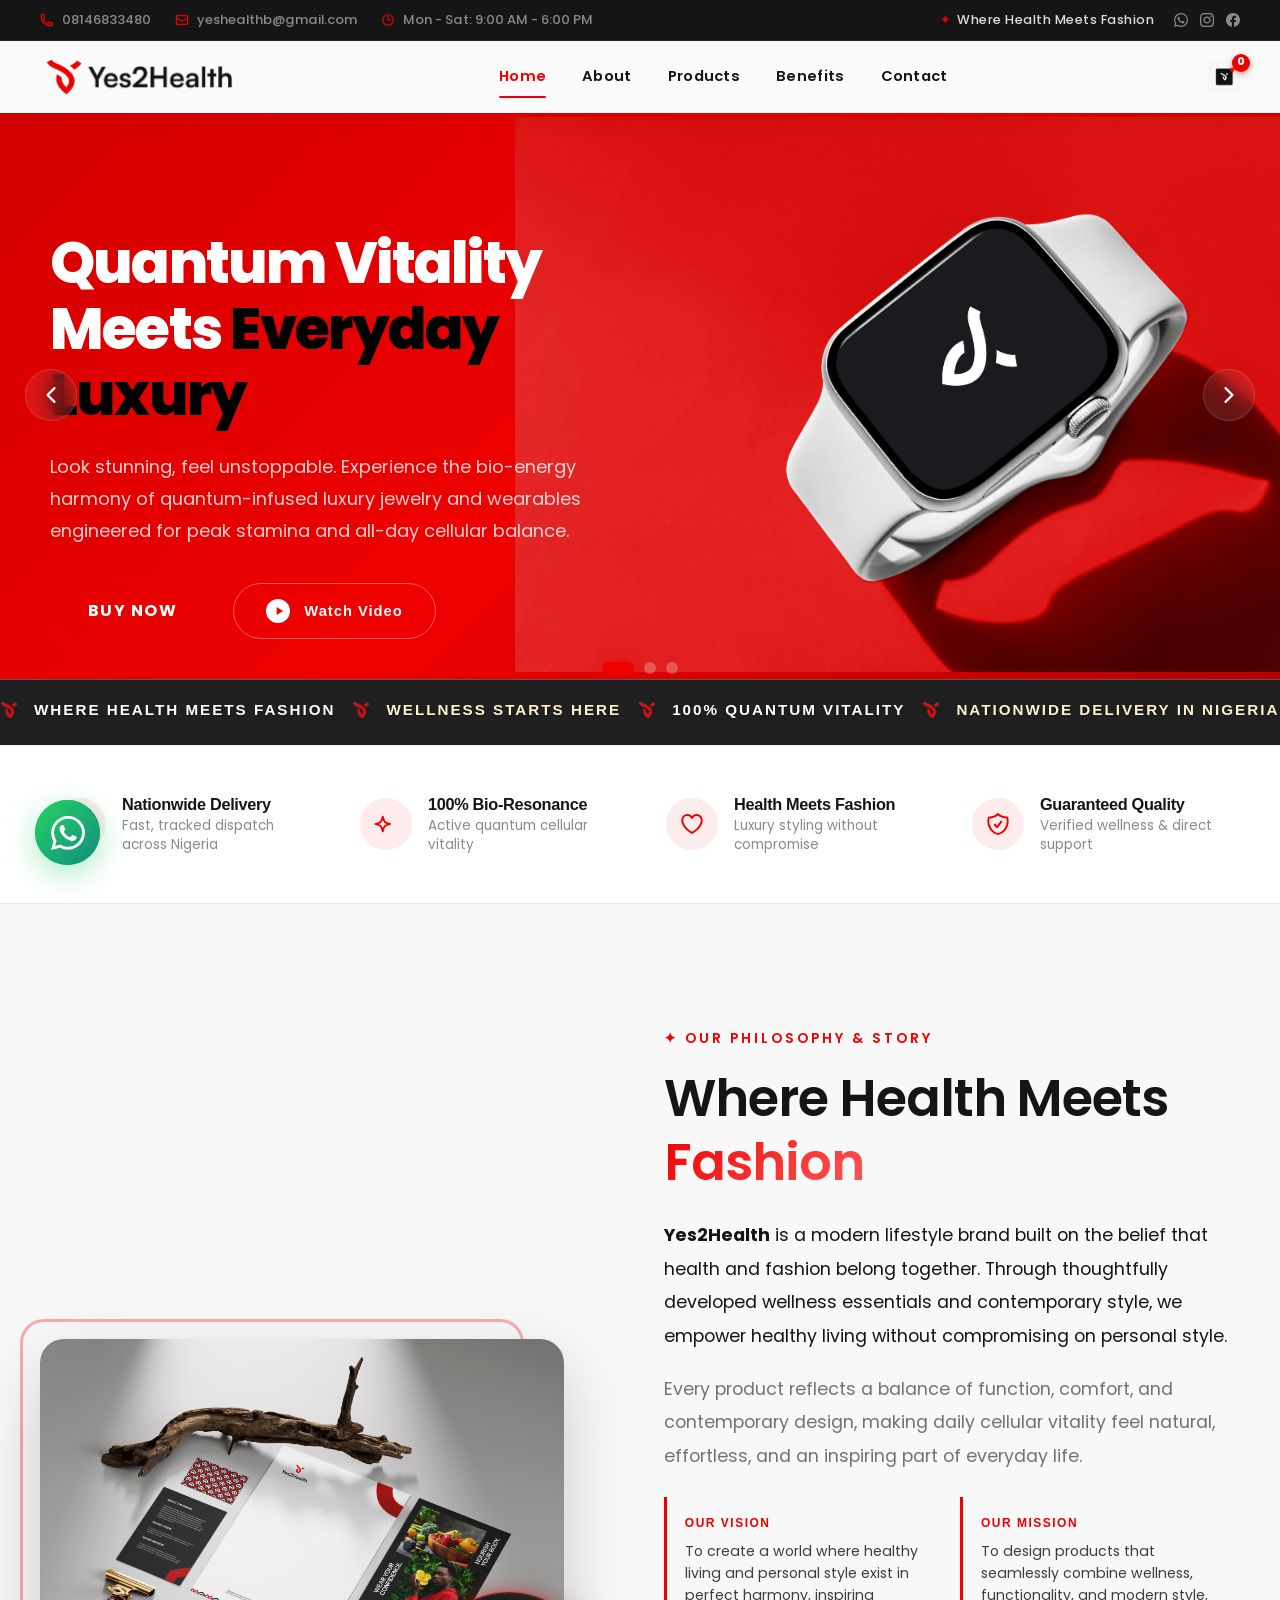
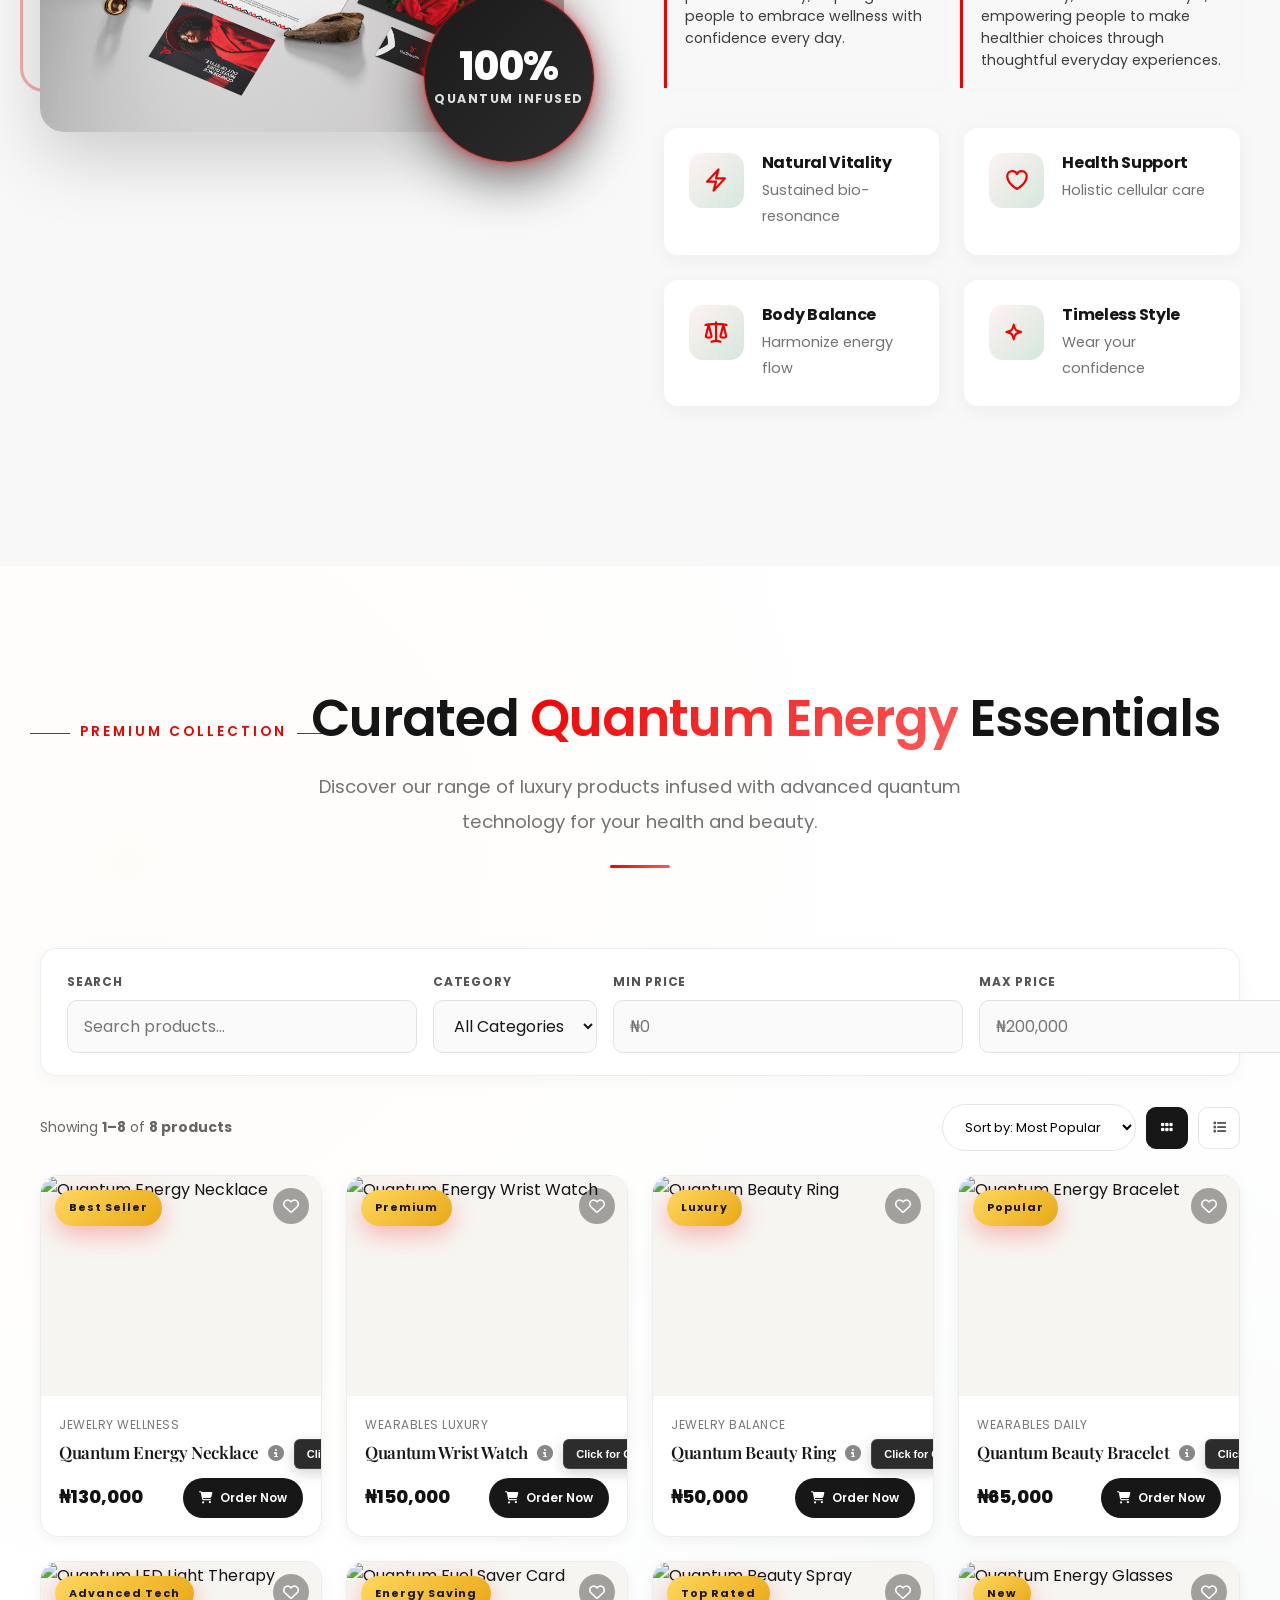
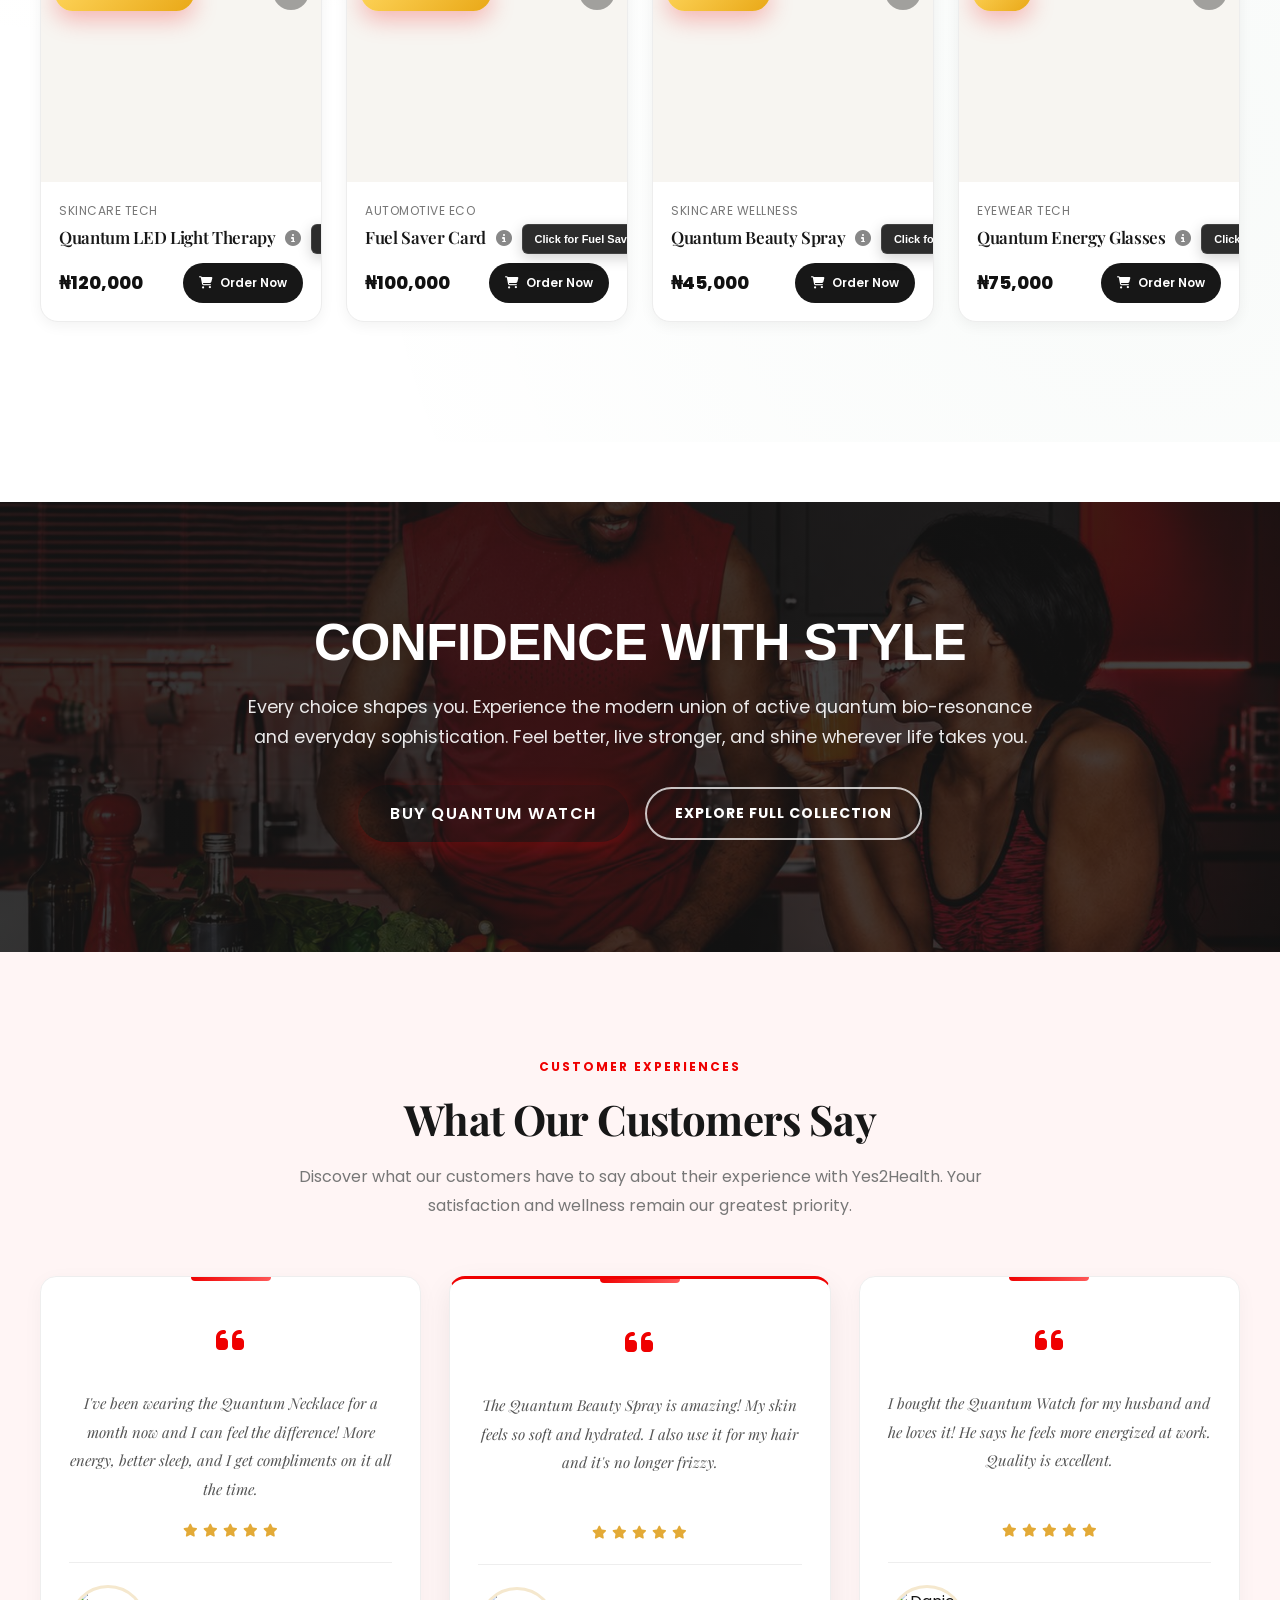
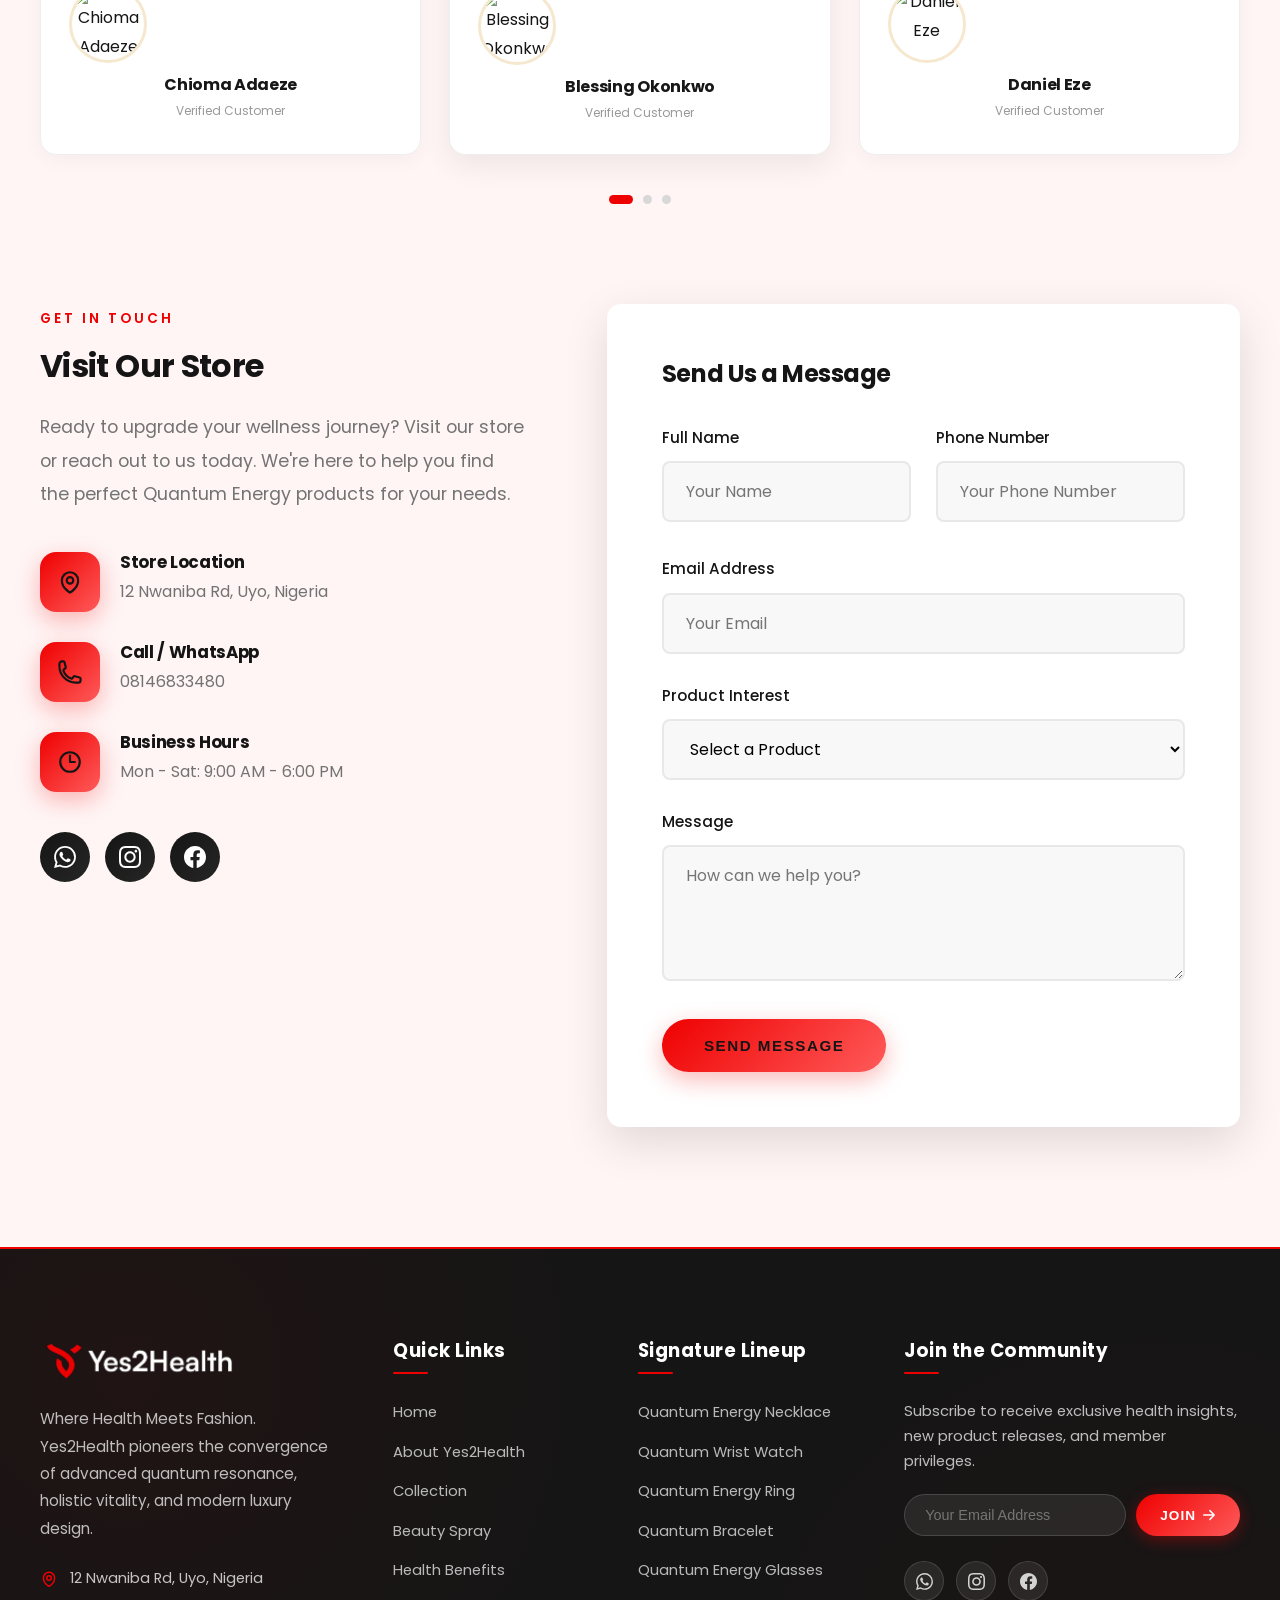
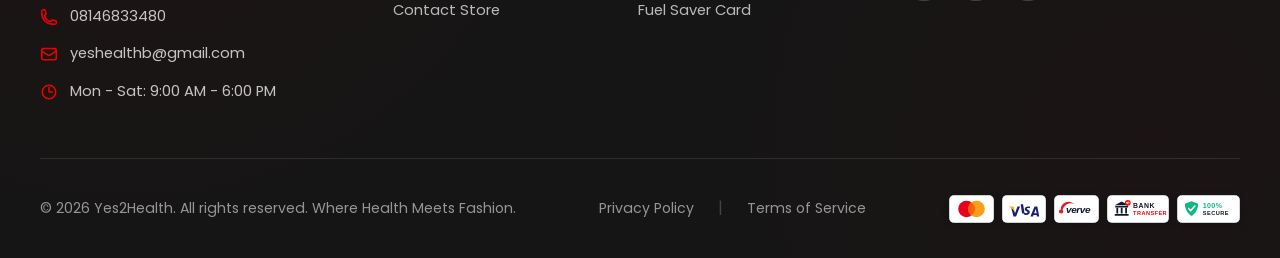
==== index.html @ 13e72197 "Move pulse effect to product info tooltip and revert icon color" ====
<!DOCTYPE html>
<html lang="en">
<head>
<!-- Google Tag Manager -->
<script>(function(w,d,s,l,i){w[l]=w[l]||[];w[l].push({'gtm.start':
new Date().getTime(),event:'gtm.js'});var f=d.getElementsByTagName(s)[0],
j=d.createElement(s),dl=l!='dataLayer'?'&l='+l:'';j.async=true;j.src=
'https://www.googletagmanager.com/gtm.js?id='+i+dl;f.parentNode.insertBefore(j,f);
})(window,document,'script','dataLayer','GTM-PMPB4J3M');</script>
<!-- End Google Tag Manager -->
    <meta charset="UTF-8">
    <meta name="facebook-domain-verification" content="qr6jj4r708rclmieyj3xngve9diiug" />
    <meta name="viewport" content="width=device-width, initial-scale=1.0">
    <meta name="description" content="Yes2Health - Where Health Meets Fashion. Premium Quantum Energy wellness jewelry, sprays, and luxury accessories for natural vitality and timeless elegance.">
    <meta name="keywords" content="Yes2Health, Quantum Energy, Wellness, Where Health Meets Fashion, Beauty, Jewelry, Nigeria, Uyo, Health Products">
    <title>Yes2Health | Where Health Meets Fashion - Premium Quantum Wellness</title>
    <link rel="manifest" href="/manifest.json">
    <meta name="theme-color" content="#151515">
    
    <!-- SEO & Canonical -->
    <link rel="canonical" href="https://www.yes2healthbeauty.com" />
    <meta name="robots" content="index, follow">
    <meta name="author" content="Yes2Health">

    <!-- Open Graph / Facebook -->
    <meta property="og:type" content="website">
    <meta property="og:url" content="https://www.yes2healthbeauty.com/">
    <meta property="og:title" content="Yes2Health | Where Health Meets Fashion">
    <meta property="og:description" content="Where Health Meets Fashion. Discover Quantum Energy products for cellular balance, daily stamina, and natural wellness.">
    <meta property="og:image" content="https://www.yes2healthbeauty.com/images/brand/logo-header.png">

    <!-- Twitter -->
    <meta property="twitter:card" content="summary_large_image">
    <meta property="twitter:url" content="https://www.yes2healthbeauty.com/">
    <meta property="twitter:title" content="Yes2Health | Where Health Meets Fashion">
    <meta property="twitter:description" content="Where Health Meets Fashion. Discover Quantum Energy products for cellular balance, daily stamina, and natural wellness.">
    <meta property="twitter:image" content="https://www.yes2healthbeauty.com/images/brand/logo-header.png">

    <!-- Structured Data (JSON-LD) -->
    <script type="application/ld+json">
    {
      "@context": "https://schema.org",
      "@type": "HealthAndBeautyBusiness",
      "name": "Yes2Health",
      "image": "https://www.yes2healthbeauty.com/images/brand/logo-header.png",
      "@id": "https://www.yes2healthbeauty.com",
      "url": "https://www.yes2healthbeauty.com",
      "telephone": "+2348146833480",
      "description": "Where Health Meets Fashion. Discover Quantum Energy products for natural wellness. Premium jewelry, sprays, and accessories infused with advanced quantum technology.",
      "areaServed": "Nigeria"
    }
    </script>

    <!-- Favicon -->
    <link rel="icon" type="image/png" href="images/favicon.png">

    <!-- Google Fonts -->
    <link rel="preconnect" href="https://fonts.googleapis.com">
    <link rel="preconnect" href="https://fonts.gstatic.com" crossorigin>
    <link href="https://fonts.googleapis.com/css2?family=Poppins:wght@300;400;500;600;700;800&family=Playfair+Display:wght@400;500;600;700&display=swap" rel="stylesheet">

    <!-- Font Awesome -->
    <link rel="stylesheet" href="https://cdnjs.cloudflare.com/ajax/libs/font-awesome/6.5.0/css/all.min.css">

    <!-- Styles -->
    <link rel="stylesheet" href="css/styles.css?v=5.4">
</head>
<body>
<!-- Google Tag Manager (noscript) -->
<noscript><iframe src="https://www.googletagmanager.com/ns.html?id=GTM-PMPB4J3M"
height="0" width="0" style="display:none;visibility:hidden"></iframe></noscript>
<!-- End Google Tag Manager (noscript) -->
    <!-- Preloader -->
    <div class="preloader">
        <img src="images/brand/logo-header.png" alt="Yes2Health" class="preloader-logo">
    </div>

    <!-- Header Wrapper (Beautyhouse Inspired) -->
    <header class="header-wrapper" id="header">
        <!-- Top Bar -->
        <div class="header-topbar">
            <div class="container">
                <div class="topbar-left">
                    <a href="tel:08146833480" class="topbar-item">
                        <svg xmlns="http://www.w3.org/2000/svg" fill="none" viewBox="0 0 24 24" stroke-width="2" stroke="currentColor">
                            <path stroke-linecap="round" stroke-linejoin="round" d="M2.25 6.75c0 8.284 6.716 15 15 15h2.25a2.25 2.25 0 002.25-2.25v-1.372c0-.516-.351-.966-.852-1.091l-4.423-1.106c-.44-.11-.902.055-1.173.417l-.97 1.293c-.282.376-.769.542-1.21.38a12.035 12.035 0 01-7.143-7.143c-.162-.441.004-.928.38-1.21l1.293-.97c.363-.271.527-.734.417-1.173L6.963 3.102a1.125 1.125 0 00-1.091-.852H4.5A2.25 2.25 0 002.25 4.5v2.25z"/>
                        </svg>
                        <span>08146833480</span>
                    </a>
                    <a href="mailto:yeshealthb@gmail.com" class="topbar-item">
                        <svg xmlns="http://www.w3.org/2000/svg" fill="none" viewBox="0 0 24 24" stroke-width="2" stroke="currentColor">
                            <path stroke-linecap="round" stroke-linejoin="round" d="M21.75 6.75v10.5a2.25 2.25 0 01-2.25 2.25h-15a2.25 2.25 0 01-2.25-2.25V6.75m19.5 0A2.25 2.25 0 0019.5 4.5h-15a2.25 2.25 0 00-2.25 2.25m19.5 0v.243a2.25 2.25 0 01-1.07 1.916l-7.5 4.615a2.25 2.25 0 01-2.36 0L3.32 8.91a2.25 2.25 0 01-1.07-1.916V6.75"/>
                        </svg>
                        <span>yeshealthb@gmail.com</span>
                    </a>
                    <span class="topbar-item">
                        <svg xmlns="http://www.w3.org/2000/svg" fill="none" viewBox="0 0 24 24" stroke-width="2" stroke="currentColor">
                            <path stroke-linecap="round" stroke-linejoin="round" d="M12 6v6h4.5m4.5 0a9 9 0 11-18 0 9 9 0 0118 0z"/>
                        </svg>
                        <span>Mon - Sat: 9:00 AM - 6:00 PM</span>
                    </span>
                </div>
                <div class="topbar-right">
                    <span class="topbar-tagline"><span class="highlight-spark">✦</span> Where Health Meets Fashion</span>
                    <div class="topbar-socials">
                        <a href="https://wa.me/08146833480" target="_blank" aria-label="WhatsApp">
                            <svg viewBox="0 0 24 24"><path d="M17.472 14.382c-.297-.149-1.758-.867-2.03-.967-.273-.099-.471-.148-.67.15-.197.297-.767.966-.94 1.164-.173.199-.347.223-.644.075-.297-.15-1.255-.463-2.39-1.475-.883-.788-1.48-1.761-1.653-2.059-.173-.297-.018-.458.13-.606.134-.133.298-.347.446-.52.149-.174.198-.298.298-.497.099-.198.05-.371-.025-.52-.075-.149-.669-1.612-.916-2.207-.242-.579-.487-.5-.669-.51-.173-.008-.371-.01-.57-.01-.198 0-.52.074-.792.372-.272.297-1.04 1.016-1.04 2.479 0 1.462 1.065 2.875 1.213 3.074.149.198 2.096 3.2 5.077 4.487.709.306 1.262.489 1.694.625.712.227 1.36.195 1.871.118.571-.085 1.758-.719 2.006-1.413.248-.694.248-1.289.173-1.413-.074-.124-.272-.198-.57-.347m-5.421 7.403h-.004a9.87 9.87 0 01-5.031-1.378l-.361-.214-3.741.982.998-3.648-.235-.374a9.86 9.86 0 01-1.51-5.26c.001-5.45 4.436-9.884 9.888-9.884 2.64 0 5.122 1.03 6.988 2.898a9.825 9.825 0 012.893 6.994c-.003 5.45-4.437 9.884-9.885 9.884m8.413-18.297A11.815 11.815 0 0012.05 0C5.495 0 .16 5.335.157 11.892c0 2.096.547 4.142 1.588 5.945L.057 24l6.305-1.654a11.882 11.882 0 005.683 1.448h.005c6.554 0 11.89-5.335 11.893-11.893a11.821 11.821 0 00-3.48-8.413z"/></svg>
                        </a>
                        <a href="https://instagram.com/yes2healthbeauty" target="_blank" aria-label="Instagram">
                            <svg viewBox="0 0 24 24"><path d="M12 2.163c3.204 0 3.584.012 4.85.07 3.252.148 4.771 1.691 4.919 4.919.058 1.265.069 1.645.069 4.849 0 3.205-.012 3.584-.069 4.849-.149 3.225-1.664 4.771-4.919 4.919-1.266.058-1.644.07-4.85.07-3.204 0-3.584-.012-4.849-.07-3.26-.149-4.771-1.699-4.919-4.92-.058-1.265-.07-1.644-.07-4.849 0-3.204.013-3.583.07-4.849.149-3.227 1.664-4.771 4.919-4.919 1.266-.057 1.645-.069 4.849-.069zm0-2.163c-3.259 0-3.667.014-4.947.072-4.358.2-6.78 2.618-6.98 6.98-.059 1.281-.073 1.689-.073 4.948 0 3.259.014 3.668.072 4.948.2 4.358 2.618 6.78 6.98 6.98 1.281.058 1.689.072 4.948.072 3.259 0 3.668-.014 4.948-.072 4.354-.2 6.782-2.618 6.979-6.98.059-1.28.073-1.689.073-4.948 0-3.259-.014-3.667-.072-4.947-.196-4.354-2.617-6.78-6.979-6.98-1.281-.059-1.69-.073-4.949-.073zm0 5.838c-3.403 0-6.162 2.759-6.162 6.162s2.759 6.163 6.162 6.163 6.162-2.759 6.162-6.163c0-3.403-2.759-6.162-6.162-6.162zm0 10.162c-2.209 0-4-1.79-4-4 0-2.209 1.791-4 4-4s4 1.791 4 4c0 2.21-1.791 4-4 4zm6.406-11.845c-.796 0-1.441.645-1.441 1.44s.645 1.44 1.441 1.44c.795 0 1.439-.645 1.439-1.44s-.644-1.44-1.439-1.44z"/></svg>
                        </a>
                        <a href="https://facebook.com/yes2healthbeauty" target="_blank" aria-label="Facebook">
                            <svg viewBox="0 0 24 24"><path d="M24 12.073c0-6.627-5.373-12-12-12s-12 5.373-12 12c0 5.99 4.388 10.954 10.125 11.854v-8.385H7.078v-3.47h3.047V9.43c0-3.007 1.792-4.669 4.533-4.669 1.312 0 2.686.235 2.686.235v2.953H15.83c-1.491 0-1.956.925-1.956 1.874v2.25h3.328l-.532 3.47h-2.796v8.385C19.612 23.027 24 18.062 24 12.073z"/></svg>
                        </a>
                    </div>
                </div>
            </div>
        </div>

        <!-- Main Navigation Bar -->
        <div class="header-main">
            <div class="container">
                <!-- Header Logo: Light BG Logo with Red emblem & Black text -->
                <a href="#home" class="header-logo">
                    <img src="images/brand/logo-header.png" alt="Yes2Health - Where Health Meets Fashion">
                </a>
                
                <nav class="nav-menu" id="nav-menu">
                    <a href="#home" class="active">Home</a>
                    <a href="#about">About</a>
                    <a href="#products">Products</a>

                    <a href="#benefits">Benefits</a>
                    <a href="#contact">Contact</a>
                    <a href="#" id="install-app-btn" class="nav-cta install-btn" style="display: none; background: #ffffff; color: #151515; border: 1px solid #EF0000; font-weight: 700;">Install App</a>
                </nav>

                <div class="header-actions">
                    <a href="#products" class="header-cart-btn" id="header-cart-btn" aria-label="Shopping Cart">
                        <span class="cart-icon-wrap">
                            <img src="cart.jpg" alt="Shopping Cart" class="cart-icon-img" width="32" height="32">
                            <span class="cart-count-badge" id="cart-count-badge">0</span>
                        </span>
                    </a>
                    
                    <button class="menu-toggle" id="menu-toggle" aria-label="Toggle navigation menu">
                        <span></span>
                        <span></span>
                        <span></span>
                    </button>
                </div>
            </div>
        </div>
    </header>

    <!-- Cinzal Hero Slider Section -->
    <section class="cinzal-hero" id="home" style="min-height: auto; padding-bottom: 0; display: flex; flex-direction: column;">
        <div class="cinzal-hero-slider" style="flex: 0 0 auto;">
            <div class="cinzal-slider-track" id="cinzal-track">
                
                <!-- Slide 1: Wearable Tech & Everyday Luxury -->
                <div class="cinzal-slide cinzal-slide-1">
                    <div class="container">
                        <div class="cinzal-slide-inner">
                            <div class="slide-content">
                                <h1 class="slide-title">Quantum Vitality <span>Meets <span class="text-highlight" style="color: #000000; -webkit-text-fill-color: #000000;">Everyday Luxury</span></span></h1>
                                <p class="slide-desc">Look stunning, feel unstoppable. Experience the bio-energy harmony of quantum-infused luxury jewelry and wearables engineered for peak stamina and all-day cellular balance.</p>
                                <div class="slide-actions">
                                    <button class="btn-slider-buy order-btn" data-product="Quantum Energy Necklace">
                                        <span>Buy Now</span>
                                    </button>
                                    <button class="btn-slider-secondary" id="open-video-modal" aria-label="Watch product video">
                                        <span class="play-ring-sm">
                                            <svg xmlns="http://www.w3.org/2000/svg" width="14" height="14" viewBox="0 0 24 24" fill="currentColor">
                                                <path d="M8 5v14l11-7z"/>
                                            </svg>
                                        </span>
                                        <span>Watch Video</span>
                                    </button>
                                </div>
                            </div>
                        </div>
                    </div>
                </div>


                <!-- Slide 3: Every Choice Shapes You -->
                <div class="cinzal-slide" style="background: url('images/brand/guide_img_1.jpg') no-repeat center center/cover;">
                    <div class="container">
                        <div class="cinzal-slide-inner">
                            <div class="slide-content">
                                <h2 class="slide-title">Sophisticated Wears<br><span class="text-highlight">For Peak Living</span></h2>
                                <p class="slide-desc">Precision meets daily purpose. From our flagship Quantum Wrist Watch to negative-ion therapy bracelets, wear your wellness with poise, confidence, and limitless energy.</p>
                                <div class="slide-actions">
                                    <button class="btn-slider-buy order-btn" data-product="Quantum Wrist Watch">
                                        <span>Buy Now</span>
                                    </button>
                                    <a href="#products" class="btn-slider-secondary">
                                        <span>View Collection</span>
                                    </a>
                                </div>
                            </div>

                        </div>
                    </div>
                </div>

            </div>

            <!-- Slider Arrows -->
            <button class="slider-arrow-btn prev-btn" id="cinzal-prev" aria-label="Previous Slide">
                <svg xmlns="http://www.w3.org/2000/svg" fill="none" viewBox="0 0 24 24" stroke-width="2.5" stroke="currentColor">
                    <path stroke-linecap="round" stroke-linejoin="round" d="M15.75 19.5L8.25 12l7.5-7.5"/>
                </svg>
            </button>
            <button class="slider-arrow-btn next-btn" id="cinzal-next" aria-label="Next Slide">
                <svg xmlns="http://www.w3.org/2000/svg" fill="none" viewBox="0 0 24 24" stroke-width="2.5" stroke="currentColor">
                    <path stroke-linecap="round" stroke-linejoin="round" d="M8.25 4.5l7.5 7.5-7.5 7.5"/>
                </svg>
            </button>

            <!-- Slider Dots -->
            <div class="cinzal-dots" id="cinzal-dots">
                <button class="cinzal-dot active" data-slide="0" aria-label="Slide 1"></button>
                <button class="cinzal-dot" data-slide="1" aria-label="Slide 2"></button>
                <button class="cinzal-dot" data-slide="2" aria-label="Slide 3"></button>
            </div>
        </div>

        <!-- Cinzal-Inspired Infinite Marquee Ticker -->
        <div class="cinzal-marquee" aria-hidden="true" style="background: rgba(35, 35, 35, 0.82); border-bottom: none; box-shadow: none; margin-bottom: 0;">
            <div class="cinzal-marquee-track">
                <div class="marquee-content">
                    <span class="marquee-item"><img src="images/favicon.png" alt="" class="spark-icon" style="width: 18px; height: 18px; object-fit: contain; vertical-align: middle; filter: drop-shadow(0 1px 3px rgba(0,0,0,0.35));"> WHERE HEALTH MEETS FASHION</span>
                    <span class="marquee-item accent"><img src="images/favicon.png" alt="" class="spark-icon" style="width: 18px; height: 18px; object-fit: contain; vertical-align: middle; filter: drop-shadow(0 1px 3px rgba(0,0,0,0.35));"> WELLNESS STARTS HERE</span>
                    <span class="marquee-item"><img src="images/favicon.png" alt="" class="spark-icon" style="width: 18px; height: 18px; object-fit: contain; vertical-align: middle; filter: drop-shadow(0 1px 3px rgba(0,0,0,0.35));"> 100% QUANTUM VITALITY</span>
                    <span class="marquee-item accent"><img src="images/favicon.png" alt="" class="spark-icon" style="width: 18px; height: 18px; object-fit: contain; vertical-align: middle; filter: drop-shadow(0 1px 3px rgba(0,0,0,0.35));"> NATIONWIDE DELIVERY IN NIGERIA</span>
                    <span class="marquee-item"><img src="images/favicon.png" alt="" class="spark-icon" style="width: 18px; height: 18px; object-fit: contain; vertical-align: middle; filter: drop-shadow(0 1px 3px rgba(0,0,0,0.35));"> STYLE & CONFIDENCE</span>
                    <span class="marquee-item accent"><img src="images/favicon.png" alt="" class="spark-icon" style="width: 18px; height: 18px; object-fit: contain; vertical-align: middle; filter: drop-shadow(0 1px 3px rgba(0,0,0,0.35));"> EVERY CHOICE SHAPES YOU</span>
                    <span class="marquee-item"><img src="images/favicon.png" alt="" class="spark-icon" style="width: 18px; height: 18px; object-fit: contain; vertical-align: middle; filter: drop-shadow(0 1px 3px rgba(0,0,0,0.35));"> PREMIUM ACCREDITED WELLNESS</span>
                </div>
                <div class="marquee-content">
                    <span class="marquee-item"><img src="images/favicon.png" alt="" class="spark-icon" style="width: 18px; height: 18px; object-fit: contain; vertical-align: middle; filter: drop-shadow(0 1px 3px rgba(0,0,0,0.35));"> WHERE HEALTH MEETS FASHION</span>
                    <span class="marquee-item accent"><img src="images/favicon.png" alt="" class="spark-icon" style="width: 18px; height: 18px; object-fit: contain; vertical-align: middle; filter: drop-shadow(0 1px 3px rgba(0,0,0,0.35));"> WELLNESS STARTS HERE</span>
                    <span class="marquee-item"><img src="images/favicon.png" alt="" class="spark-icon" style="width: 18px; height: 18px; object-fit: contain; vertical-align: middle; filter: drop-shadow(0 1px 3px rgba(0,0,0,0.35));"> 100% QUANTUM VITALITY</span>
                    <span class="marquee-item accent"><img src="images/favicon.png" alt="" class="spark-icon" style="width: 18px; height: 18px; object-fit: contain; vertical-align: middle; filter: drop-shadow(0 1px 3px rgba(0,0,0,0.35));"> NATIONWIDE DELIVERY IN NIGERIA</span>
                    <span class="marquee-item"><img src="images/favicon.png" alt="" class="spark-icon" style="width: 18px; height: 18px; object-fit: contain; vertical-align: middle; filter: drop-shadow(0 1px 3px rgba(0,0,0,0.35));"> STYLE & CONFIDENCE</span>
                    <span class="marquee-item accent"><img src="images/favicon.png" alt="" class="spark-icon" style="width: 18px; height: 18px; object-fit: contain; vertical-align: middle; filter: drop-shadow(0 1px 3px rgba(0,0,0,0.35));"> EVERY CHOICE SHAPES YOU</span>
                    <span class="marquee-item"><img src="images/favicon.png" alt="" class="spark-icon" style="width: 18px; height: 18px; object-fit: contain; vertical-align: middle; filter: drop-shadow(0 1px 3px rgba(0,0,0,0.35));"> PREMIUM ACCREDITED WELLNESS</span>
                </div>
            </div>
        </div>
    </section>

    <!-- Cinzal-Inspired Classic Trust Features Strip -->
    <section class="cinzal-features-strip">
        <div class="container">
            <div class="cinzal-features-grid">
                <div class="cinzal-feature-box">
                    <div class="cinzal-feature-icon">
                        <svg xmlns="http://www.w3.org/2000/svg" fill="none" viewBox="0 0 24 24" stroke-width="1.8" stroke="currentColor">
                            <path stroke-linecap="round" stroke-linejoin="round" d="M8.25 18.75a1.5 1.5 0 01-3 0m3 0a1.5 1.5 0 00-3 0m3 0h6m-9 0H3.375a1.125 1.125 0 01-1.125-1.125V14.25m17.25 4.5a1.5 1.5 0 01-3 0m3 0a1.5 1.5 0 00-3 0m3 0h1.125c.621 0 1.129-.504 1.09-1.124a17.902 17.902 0 00-3.213-9.193 2.056 2.056 0 00-1.58-.86H14.25M16.5 18.75h-2.25m0-11.25V4.875c0-.621-.504-1.125-1.125-1.125H3.375c-.621 0-1.125.504-1.125 1.125v11.25c0 .621.504 1.125 1.125 1.125h9.75M8.25 21h8.25" />
                        </svg>
                    </div>
                    <div class="cinzal-feature-text">
                        <h4>Nationwide Delivery</h4>
                        <p>Fast, tracked dispatch across Nigeria</p>
                    </div>
                </div>
                <div class="cinzal-feature-box">
                    <div class="cinzal-feature-icon">
                        <svg xmlns="http://www.w3.org/2000/svg" fill="none" viewBox="0 0 24 24" stroke-width="1.8" stroke="currentColor">
                            <path stroke-linecap="round" stroke-linejoin="round" d="M9.813 15.904L9 18.75l-.813-2.846a4.5 4.5 0 00-3.09-3.09L2.25 12l2.846-.813a4.5 4.5 0 003.09-3.09L9 5.25l.813 2.846a4.5 4.5 0 003.09 3.09L15.75 12l-2.846.813a4.5 4.5 0 00-3.09 3.09z" />
                        </svg>
                    </div>
                    <div class="cinzal-feature-text">
                        <h4>100% Bio-Resonance</h4>
                        <p>Active quantum cellular vitality</p>
                    </div>
                </div>
                <div class="cinzal-feature-box">
                    <div class="cinzal-feature-icon">
                        <svg xmlns="http://www.w3.org/2000/svg" fill="none" viewBox="0 0 24 24" stroke-width="1.8" stroke="currentColor">
                            <path stroke-linecap="round" stroke-linejoin="round" d="M21 8.25c0-2.485-2.099-4.5-4.688-4.5-1.935 0-3.597 1.126-4.312 2.733-.715-1.607-2.377-2.733-4.313-2.733C5.1 3.75 3 5.765 3 8.25c0 7.22 9 12 9 12s9-4.78 9-12z" />
                        </svg>
                    </div>
                    <div class="cinzal-feature-text">
                        <h4>Health Meets Fashion</h4>
                        <p>Luxury styling without compromise</p>
                    </div>
                </div>
                <div class="cinzal-feature-box">
                    <div class="cinzal-feature-icon">
                        <svg xmlns="http://www.w3.org/2000/svg" fill="none" viewBox="0 0 24 24" stroke-width="1.8" stroke="currentColor">
                            <path stroke-linecap="round" stroke-linejoin="round" d="M9 12.75L11.25 15 15 9.75m-3-7.036A11.959 11.959 0 013.598 6 11.99 11.99 0 003 9.749c0 5.592 3.824 10.29 9 11.623 5.176-1.332 9-6.03 9-11.622 0-1.31-.21-2.571-.598-3.751h-.152c-3.196 0-6.1-1.248-8.25-3.285z" />
                        </svg>
                    </div>
                    <div class="cinzal-feature-text">
                        <h4>Guaranteed Quality</h4>
                        <p>Verified wellness & direct support</p>
                    </div>
                </div>
            </div>
        </div>
    </section>

    <!-- About Section -->
    <section class="about" id="about">
        <div class="container">
            <div class="about-grid">
                <div class="about-image slide-in-left">
                    <img src="images/brand/guide_img_9.jpg" alt="Yes2Health Brand Identity & Vision" loading="lazy">
                    <div class="about-image-badge">
                        <h4>100%</h4>
                        <p>Quantum Infused</p>
                    </div>
                </div>
                <div class="about-content slide-in-right">
                    <span class="about-subtitle">✦ OUR PHILOSOPHY & STORY</span>
                    <h2>Where Health Meets <span class="highlight">Fashion</span></h2>
                    <p class="about-lead"><strong>Yes2Health</strong> is a modern lifestyle brand built on the belief that health and fashion belong together. Through thoughtfully developed wellness essentials and contemporary style, we empower healthy living without compromising on personal style.</p>
                    <p>Every product reflects a balance of function, comfort, and contemporary design, making daily cellular vitality feel natural, effortless, and an inspiring part of everyday life.</p>
                    
                    <div class="brand-pillars-cards">
                        <div class="pillar-mini-card">
                            <span class="pillar-label">OUR VISION</span>
                            <p>To create a world where healthy living and personal style exist in perfect harmony, inspiring people to embrace wellness with confidence every day.</p>
                        </div>
                        <div class="pillar-mini-card">
                            <span class="pillar-label">OUR MISSION</span>
                            <p>To design products that seamlessly combine wellness, functionality, and modern style, empowering people to make healthier choices through thoughtful everyday experiences.</p>
                        </div>
                    </div>

                    <div class="about-features">
                        <div class="feature-item">
                            <div class="feature-icon">
                                <svg xmlns="http://www.w3.org/2000/svg" fill="none" viewBox="0 0 24 24" stroke-width="2" stroke="currentColor">
                                    <path stroke-linecap="round" stroke-linejoin="round" d="M3.75 13.5l10.5-11.25L12 10.5h8.25L9.75 21.75 12 13.5H3.75z"/>
                                </svg>
                            </div>
                            <div>
                                <h4>Natural Vitality</h4>
                                <p>Sustained bio-resonance</p>
                            </div>
                        </div>
                        <div class="feature-item">
                            <div class="feature-icon">
                                <svg xmlns="http://www.w3.org/2000/svg" fill="none" viewBox="0 0 24 24" stroke-width="2" stroke="currentColor">
                                    <path stroke-linecap="round" stroke-linejoin="round" d="M21 8.25c0-2.485-2.099-4.5-4.688-4.5-1.935 0-3.597 1.126-4.312 2.733-.715-1.607-2.377-2.733-4.313-2.733C5.1 3.75 3 5.765 3 8.25c0 7.22 9 12 9 12s9-4.78 9-12z"/>
                                </svg>
                            </div>
                            <div>
                                <h4>Health Support</h4>
                                <p>Holistic cellular care</p>
                            </div>
                        </div>
                        <div class="feature-item">
                            <div class="feature-icon">
                                <svg xmlns="http://www.w3.org/2000/svg" fill="none" viewBox="0 0 24 24" stroke-width="2" stroke="currentColor">
                                    <path stroke-linecap="round" stroke-linejoin="round" d="M12 3v17.25m0 0c-1.472 0-2.882.265-4.185.75M12 20.25c1.472 0 2.882.265 4.185.75M18.75 4.97A48.416 48.416 0 0012 4.5c-2.291 0-4.545.16-6.75.47m13.5 0c1.01.143 2.01.317 3 .52m-3-.52l2.62 10.726c.122.499-.106 1.028-.589 1.202a5.988 5.988 0 01-2.031.352 5.988 5.988 0 01-2.031-.352c-.483-.174-.711-.703-.59-1.202L18.75 4.97zm-16.5.52c.99-.203 1.99-.377 3-.52m0 0l2.62 10.726c.122.499-.106 1.028-.589 1.202a5.989 5.989 0 01-2.031.352 5.989 5.989 0 01-2.031-.352c-.483-.174-.711-.703-.59-1.202L5.25 4.97z"/>
                                </svg>
                            </div>
                            <div>
                                <h4>Body Balance</h4>
                                <p>Harmonize energy flow</p>
                            </div>
                        </div>
                        <div class="feature-item">
                            <div class="feature-icon">
                                <svg xmlns="http://www.w3.org/2000/svg" fill="none" viewBox="0 0 24 24" stroke-width="2" stroke="currentColor">
                                    <path stroke-linecap="round" stroke-linejoin="round" d="M9.813 15.904L9 18.75l-.813-2.846a4.5 4.5 0 00-3.09-3.09L2.25 12l2.846-.813a4.5 4.5 0 003.09-3.09L9 5.25l.813 2.846a4.5 4.5 0 003.09 3.09L15.75 12l-2.846.813a4.5 4.5 0 00-3.09 3.09z"/>
                                </svg>
                            </div>
                            <div>
                                <h4>Timeless Style</h4>
                                <p>Wear your confidence</p>
                            </div>
                        </div>
                    </div>
                </div>
            </div>
        </div>
    </section>

    <!-- Products Section -->
    <section class="products" id="products">
        <div class="container">
            <div class="section-header fade-in">
                <span class="section-subtitle">Premium Collection</span>
                <h2>Curated <span class="highlight">Quantum Energy</span> Essentials</h2>
                <p>Discover our range of luxury products infused with advanced quantum technology for your health and beauty.</p>
                <div class="decorative-line"></div>
            </div>

            <!-- Product Filter Form -->
            <div class="products-filter fade-in">
                <button type="button" class="filter-toggle" id="filter-toggle" aria-expanded="false" aria-controls="product-filter-form">
                    <i class="fa-solid fa-filter"></i>
                    <span>Filters</span>
                    <i class="fa-solid fa-chevron-down filter-toggle-icon"></i>
                </button>
                <form id="product-filter-form">
                    <div class="filter-group">
                        <label for="filter-search">Search</label>
                        <input type="text" id="filter-search" placeholder="Search products..." autocomplete="off">
                    </div>
                    <div class="filter-group">
                        <label for="filter-category">Category</label>
                        <select id="filter-category">
                            <option value="">All Categories</option>
                            <option value="jewelry">Jewelry</option>
                            <option value="wearables">Wearables</option>
                            <option value="skincare">Skincare</option>
                            <option value="automotive">Automotive</option>
                            <option value="eyewear">Eyewear</option>
                        </select>
                    </div>
                    <div class="filter-group">
                        <label for="filter-min">Min Price</label>
                        <input type="number" id="filter-min" placeholder="₦0" min="0">
                    </div>
                    <div class="filter-group">
                        <label for="filter-max">Max Price</label>
                        <input type="number" id="filter-max" placeholder="₦200,000" min="0">
                    </div>
                    <button type="submit" class="filter-button">Apply Filters</button>
                    <button type="reset" class="filter-reset">Reset</button>
                </form>
            </div>

            <!-- Product Toolbar -->
            <div class="products-toolbar fade-in">
                <p id="products-count">Showing <strong>1–8</strong> of <strong>8 products</strong></p>
                <div class="toolbar-actions">
                    <select id="sort-products" aria-label="Sort products">
                        <option value="popular">Sort by: Most Popular</option>
                        <option value="price-asc">Price: Low to High</option>
                        <option value="price-desc">Price: High to Low</option>
                        <option value="newest">Newest Arrivals</option>
                    </select>
                    <button class="view-button active" aria-label="Grid view">
                        <i class="fa-solid fa-grip"></i>
                    </button>
                    <button class="view-button" aria-label="List view">
                        <i class="fa-solid fa-list"></i>
                    </button>
                </div>
            </div>

            <!-- Product Grid -->
            <div class="products-grid y2h-products" id="products-grid">

                <!-- Quantum Necklace -->
                <article class="product-card fade-in" data-name="Quantum Energy Necklace" data-category="jewelry" data-price="130000" data-badge="Best Seller" data-description="An elegant quantum-infused necklace crafted to support daily vitality, energy balance, and a refined sense of style.">
                    <div class="product-image">
                        <img src="images/necklace.jpg" alt="Quantum Energy Necklace" loading="lazy">
                        <span class="product-badge">Best Seller</span>
                        <button class="wishlist" aria-label="Add to wishlist">
                            <i class="fa-regular fa-heart"></i>
                        </button>
                    </div>
                    <div class="product-details">
                        <span class="product-category">Jewelry Wellness</span>
                        <h3>Quantum Energy Necklace <button type="button" class="product-info-trigger" aria-label="Click for Quantum Energy Necklace details" data-product="Quantum Energy Necklace"><i class="fa-solid fa-circle-info"></i></button></h3>
                        <div class="product-footer">
                            <span class="product-price">&#8358;130,000</span>
                            <button class="cart-button order-btn" data-product="Quantum Energy Necklace" data-price="&#8358;130,000">
                                <i class="fa-solid fa-cart-shopping"></i>
                                Order Now
                            </button>
                        </div>
                    </div>
                </article>

                <!-- Quantum Watch -->
                <article class="product-card fade-in" data-name="Quantum Wrist Watch" data-category="wearables" data-price="150000" data-badge="Premium" data-description="A sophisticated wristwatch combining modern design with quantum resonance technology for wellness on the go.">
                    <div class="product-image">
                        <img src="images/watch.png" alt="Quantum Energy Wrist Watch" loading="lazy">
                        <span class="product-badge">Premium</span>
                        <button class="wishlist" aria-label="Add to wishlist">
                            <i class="fa-regular fa-heart"></i>
                        </button>
                    </div>
                    <div class="product-details">
                        <span class="product-category">Wearables Luxury</span>
                        <h3>Quantum Wrist Watch <button type="button" class="product-info-trigger" aria-label="Click for Quantum Wrist Watch details" data-product="Quantum Wrist Watch"><i class="fa-solid fa-circle-info"></i></button></h3>
                        <div class="product-footer">
                            <span class="product-price">&#8358;150,000</span>
                            <button class="cart-button order-btn" data-product="Quantum Wrist Watch" data-price="&#8358;150,000">
                                <i class="fa-solid fa-cart-shopping"></i>
                                Order Now
                            </button>
                        </div>
                    </div>
                </article>

                <!-- Quantum Ring -->
                <article class="product-card fade-in" data-name="Quantum Beauty Ring" data-category="jewelry" data-price="50000" data-badge="Luxury" data-description="A sleek ring infused with quantum energy to help promote balance, confidence, and everyday elegance.">
                    <div class="product-image">
                        <img src="images/ring.jpg" alt="Quantum Beauty Ring" loading="lazy">
                        <span class="product-badge">Luxury</span>
                        <button class="wishlist" aria-label="Add to wishlist">
                            <i class="fa-regular fa-heart"></i>
                        </button>
                    </div>
                    <div class="product-details">
                        <span class="product-category">Jewelry Balance</span>
                        <h3>Quantum Beauty Ring <button type="button" class="product-info-trigger" aria-label="Click for Quantum Beauty Ring details" data-product="Quantum Beauty Ring"><i class="fa-solid fa-circle-info"></i></button></h3>
                        <div class="product-footer">
                            <span class="product-price">&#8358;50,000</span>
                            <button class="cart-button order-btn" data-product="Quantum Beauty Ring" data-price="&#8358;50,000">
                                <i class="fa-solid fa-cart-shopping"></i>
                                Order Now
                            </button>
                        </div>
                    </div>
                </article>

                <!-- Quantum Bracelet -->
                <article class="product-card fade-in" data-name="Quantum Beauty Bracelet" data-category="wearables" data-price="65000" data-badge="Popular" data-description="A comfortable daily-wear bracelet designed with negative-ion properties to support energy flow and well-being.">
                    <div class="product-image">
                        <img src="images/bracelet.jpg" alt="Quantum Energy Bracelet" loading="lazy">
                        <span class="product-badge">Popular</span>
                        <button class="wishlist" aria-label="Add to wishlist">
                            <i class="fa-regular fa-heart"></i>
                        </button>
                    </div>
                    <div class="product-details">
                        <span class="product-category">Wearables Daily</span>
                        <h3>Quantum Beauty Bracelet <button type="button" class="product-info-trigger" aria-label="Click for Quantum Beauty Bracelet details" data-product="Quantum Beauty Bracelet"><i class="fa-solid fa-circle-info"></i></button></h3>
                        <div class="product-footer">
                            <span class="product-price">&#8358;65,000</span>
                            <button class="cart-button order-btn" data-product="Quantum Beauty Bracelet" data-price="&#8358;65,000">
                                <i class="fa-solid fa-cart-shopping"></i>
                                Order Now
                            </button>
                        </div>
                    </div>
                </article>

                <!-- LED Light Mask -->
                <article class="product-card fade-in" data-name="Quantum LED Light Therapy" data-category="skincare" data-price="120000" data-badge="Advanced Tech" data-description="An advanced LED light therapy mask that targets skin concerns and supports a radiant, youthful complexion.">
                    <div class="product-image">
                        <img src="images/face mask1.png" alt="Quantum LED Light Therapy" loading="lazy">
                        <span class="product-badge">Advanced Tech</span>
                        <button class="wishlist" aria-label="Add to wishlist">
                            <i class="fa-regular fa-heart"></i>
                        </button>
                    </div>
                    <div class="product-details">
                        <span class="product-category">Skincare Tech</span>
                        <h3>Quantum LED Light Therapy <button type="button" class="product-info-trigger" aria-label="Click for Quantum LED Light Therapy details" data-product="Quantum LED Light Therapy"><i class="fa-solid fa-circle-info"></i></button></h3>
                        <div class="product-footer">
                            <span class="product-price">&#8358;120,000</span>
                            <button class="cart-button order-btn" data-product="Quantum LED Light Therapy" data-price="&#8358;120,000">
                                <i class="fa-solid fa-cart-shopping"></i>
                                Order Now
                            </button>
                        </div>
                    </div>
                </article>

                <!-- Fuel Saver Card -->
                <article class="product-card fade-in" data-name="Fuel Saver Card" data-category="automotive" data-price="100000" data-badge="Energy Saving" data-description="A quantum-optimized card designed to help improve fuel efficiency and reduce consumption in your vehicle.">
                    <div class="product-image">
                        <img src="images/fuel saver card.jpg" alt="Quantum Fuel Saver Card" loading="lazy">
                        <span class="product-badge">Energy Saving</span>
                        <button class="wishlist" aria-label="Add to wishlist">
                            <i class="fa-regular fa-heart"></i>
                        </button>
                    </div>
                    <div class="product-details">
                        <span class="product-category">Automotive Eco</span>
                        <h3>Fuel Saver Card <button type="button" class="product-info-trigger" aria-label="Click for Fuel Saver Card details" data-product="Fuel Saver Card"><i class="fa-solid fa-circle-info"></i></button></h3>
                        <div class="product-footer">
                            <span class="product-price">&#8358;100,000</span>
                            <button class="cart-button order-btn" data-product="Fuel Saver Card" data-price="&#8358;100,000">
                                <i class="fa-solid fa-cart-shopping"></i>
                                Order Now
                            </button>
                        </div>
                    </div>
                </article>

                <!-- Quantum Beauty Spray -->
                <article class="product-card fade-in" data-name="Quantum Beauty Spray" data-category="skincare" data-price="45000" data-badge="Top Rated" data-description="A versatile energy spray — just add water. Use for skin, hair, oral care, eye relief, foot care, and more.">
                    <div class="product-image">
                        <img src="images/spray.png" alt="Quantum Beauty Spray" loading="lazy">
                        <span class="product-badge">Top Rated</span>
                        <button class="wishlist" aria-label="Add to wishlist">
                            <i class="fa-regular fa-heart"></i>
                        </button>
                    </div>
                    <div class="product-details">
                        <span class="product-category">Skincare Wellness</span>
                        <h3>Quantum Beauty Spray <button type="button" class="product-info-trigger" aria-label="Click for Quantum Beauty Spray details" data-product="Quantum Beauty Spray"><i class="fa-solid fa-circle-info"></i></button></h3>
                        <div class="product-footer">
                            <span class="product-price">&#8358;45,000</span>
                            <button class="cart-button order-btn" data-product="Quantum Beauty Spray" data-price="&#8358;45,000">
                                <i class="fa-solid fa-cart-shopping"></i>
                                Order Now
                            </button>
                        </div>
                    </div>
                </article>

                <!-- Quantum Energy Glasses -->
                <article class="product-card fade-in" data-name="Quantum Energy Glasses" data-category="eyewear" data-price="75000" data-badge="New" data-description="Stylish eyewear designed to help reduce digital eye strain and support visual comfort throughout the day.">
                    <div class="product-image">
                        <img src="images/eye glass.jpg" alt="Quantum Energy Glasses" loading="lazy">
                        <span class="product-badge">New</span>
                        <button class="wishlist" aria-label="Add to wishlist">
                            <i class="fa-regular fa-heart"></i>
                        </button>
                    </div>
                    <div class="product-details">
                        <span class="product-category">Eyewear Tech</span>
                        <h3>Quantum Energy Glasses <button type="button" class="product-info-trigger" aria-label="Click for Quantum Energy Glasses details" data-product="Quantum Energy Glasses"><i class="fa-solid fa-circle-info"></i></button></h3>
                        <div class="product-footer">
                            <span class="product-price">&#8358;75,000</span>
                            <button class="cart-button order-btn" data-product="Quantum Energy Glasses" data-price="&#8358;75,000">
                                <i class="fa-solid fa-cart-shopping"></i>
                                Order Now
                            </button>
                        </div>
                    </div>
                </article>

                <!-- No Results -->
                <div class="products-no-results" id="products-no-results" style="display: none;">
                    <h3>No products found</h3>
                    <p>Try adjusting your filters or search terms.</p>
                </div>

            </div>
        </div>
    </section>

    <!-- Cinzal Classic Lifestyle Parallax Banner -->
    <section class="cinzal-lifestyle-banner">
        <div class="cinzal-lifestyle-overlay"></div>
        <div class="container">
            <div class="cinzal-lifestyle-content fade-in">
                <h2>CONFIDENCE WITH STYLE</h2>
                <p>Every choice shapes you. Experience the modern union of active quantum bio-resonance and everyday sophistication. Feel better, live stronger, and shine wherever life takes you.</p>
                <div class="lifestyle-cta-group">
                    <button class="btn btn-primary order-btn pulse-soft" data-product="Quantum Wrist Watch" data-price="₦150,000">Buy Quantum Watch</button>
                    <a href="#products" class="btn btn-outline-white">Explore Full Collection</a>
                </div>
            </div>
        </div>
    </section>


    <!-- Testimonials Section -->
    <section class="testimonials-section" id="testimonials">
        <div class="testimonials-container">

            <div class="testimonial-heading">
                <span class="section-label">CUSTOMER EXPERIENCES</span>
                <h2>What Our Customers Say</h2>
                <p>Discover what our customers have to say about their experience with Yes2Health. Your satisfaction and wellness remain our greatest priority.</p>
            </div>

            <div class="testimonial-grid">

                <!-- Card 1 -->
                <div class="testimonial-card">
                    <div class="quote-icon"><i class="fa-solid fa-quote-left"></i></div>
                    <p class="testimonial-text">I've been wearing the Quantum Necklace for a month now and I can feel the difference! More energy, better sleep, and I get compliments on it all the time.</p>
                    <div class="testimonial-rating">
                        <i class="fa-solid fa-star"></i><i class="fa-solid fa-star"></i><i class="fa-solid fa-star"></i><i class="fa-solid fa-star"></i><i class="fa-solid fa-star"></i>
                    </div>
                    <div class="customer-profile">
                        <img src="images/testifier 1.png" alt="Chioma Adaeze">
                        <h3>Chioma Adaeze</h3>
                        <span>Verified Customer</span>
                    </div>
                </div>

                <!-- Card 2 (Featured) -->
                <div class="testimonial-card featured">
                    <div class="quote-icon"><i class="fa-solid fa-quote-left"></i></div>
                    <p class="testimonial-text">The Quantum Beauty Spray is amazing! My skin feels so soft and hydrated. I also use it for my hair and it's no longer frizzy.</p>
                    <div class="testimonial-rating">
                        <i class="fa-solid fa-star"></i><i class="fa-solid fa-star"></i><i class="fa-solid fa-star"></i><i class="fa-solid fa-star"></i><i class="fa-solid fa-star"></i>
                    </div>
                    <div class="customer-profile">
                        <img src="images/testifier 2.png" alt="Blessing Okonkwo">
                        <h3>Blessing Okonkwo</h3>
                        <span>Verified Customer</span>
                    </div>
                </div>

                <!-- Card 3 -->
                <div class="testimonial-card">
                    <div class="quote-icon"><i class="fa-solid fa-quote-left"></i></div>
                    <p class="testimonial-text">I bought the Quantum Watch for my husband and he loves it! He says he feels more energized at work. Quality is excellent.</p>
                    <div class="testimonial-rating">
                        <i class="fa-solid fa-star"></i><i class="fa-solid fa-star"></i><i class="fa-solid fa-star"></i><i class="fa-solid fa-star"></i><i class="fa-solid fa-star"></i>
                    </div>
                    <div class="customer-profile">
                        <img src="images/member 3.png" alt="Daniel Eze">
                        <h3>Daniel Eze</h3>
                        <span>Verified Customer</span>
                    </div>
                </div>

            </div>

            <div class="testimonial-footer">
                <div class="testimonial-pagination">
                    <span class="active"></span>
                    <span></span>
                    <span></span>
                </div>
            </div>

        </div>
    </section>

    <!-- Contact Section -->
    <section class="contact" id="contact">
        <div class="container">
            <div class="contact-grid">
                <div class="contact-info slide-in-left">
                    <span class="about-subtitle">Get In Touch</span>
                    <h3>Visit Our Store</h3>
                    <p>Ready to upgrade your wellness journey? Visit our store or reach out to us today. We're here to help you find the perfect Quantum Energy products for your needs.</p>
                    <div class="contact-details">
                        <div class="contact-item">
                            <div class="contact-icon">
                                <svg xmlns="http://www.w3.org/2000/svg" fill="none" viewBox="0 0 24 24" stroke-width="2" stroke="currentColor">
                                    <path stroke-linecap="round" stroke-linejoin="round" d="M15 10.5a3 3 0 11-6 0 3 3 0 016 0z"/><path stroke-linecap="round" stroke-linejoin="round" d="M19.5 10.5c0 7.142-7.5 11.25-7.5 11.25S4.5 17.642 4.5 10.5a7.5 7.5 0 1115 0z"/>
                                </svg>
                            </div>
                            <div>
                                <h4>Store Location</h4>
                                <p>12 Nwaniba Rd, Uyo, Nigeria</p>
                            </div>
                        </div>
                        <div class="contact-item">
                            <div class="contact-icon">
                                <svg xmlns="http://www.w3.org/2000/svg" fill="none" viewBox="0 0 24 24" stroke-width="2" stroke="currentColor">
                                    <path stroke-linecap="round" stroke-linejoin="round" d="M2.25 6.75c0 8.284 6.716 15 15 15h2.25a2.25 2.25 0 002.25-2.25v-1.372c0-.516-.351-.966-.852-1.091l-4.423-1.106c-.44-.11-.902.055-1.173.417l-.97 1.293c-.282.376-.769.542-1.21.38a12.035 12.035 0 01-7.143-7.143c-.162-.441.004-.928.38-1.21l1.293-.97c.363-.271.527-.734.417-1.173L6.963 3.102a1.125 1.125 0 00-1.091-.852H4.5A2.25 2.25 0 002.25 4.5v2.25z"/>
                                </svg>
                            </div>
                            <div>
                                <h4>Call / WhatsApp</h4>
                                <a href="tel:08146833480">08146833480</a>
                            </div>
                        </div>
                        <div class="contact-item">
                            <div class="contact-icon">
                                <svg xmlns="http://www.w3.org/2000/svg" fill="none" viewBox="0 0 24 24" stroke-width="2" stroke="currentColor">
                                    <path stroke-linecap="round" stroke-linejoin="round" d="M12 6v6h4.5m4.5 0a9 9 0 11-18 0 9 9 0 0118 0z"/>
                                </svg>
                            </div>
                            <div>
                                <h4>Business Hours</h4>
                                <p>Mon - Sat: 9:00 AM - 6:00 PM</p>
                            </div>
                        </div>
                    </div>
                    <div class="social-links">
                        <a href="https://wa.me/08146833480" class="social-link" target="_blank" aria-label="WhatsApp">
                            <svg xmlns="http://www.w3.org/2000/svg" viewBox="0 0 24 24">
                                <path d="M17.472 14.382c-.297-.149-1.758-.867-2.03-.967-.273-.099-.471-.148-.67.15-.197.297-.767.966-.94 1.164-.173.199-.347.223-.644.075-.297-.15-1.255-.463-2.39-1.475-.883-.788-1.48-1.761-1.653-2.059-.173-.297-.018-.458.13-.606.134-.133.298-.347.446-.52.149-.174.198-.298.298-.497.099-.198.05-.371-.025-.52-.075-.149-.669-1.612-.916-2.207-.242-.579-.487-.5-.669-.51-.173-.008-.371-.01-.57-.01-.198 0-.52.074-.792.372-.272.297-1.04 1.016-1.04 2.479 0 1.462 1.065 2.875 1.213 3.074.149.198 2.096 3.2 5.077 4.487.709.306 1.262.489 1.694.625.712.227 1.36.195 1.871.118.571-.085 1.758-.719 2.006-1.413.248-.694.248-1.289.173-1.413-.074-.124-.272-.198-.57-.347m-5.421 7.403h-.004a9.87 9.87 0 01-5.031-1.378l-.361-.214-3.741.982.998-3.648-.235-.374a9.86 9.86 0 01-1.51-5.26c.001-5.45 4.436-9.884 9.888-9.884 2.64 0 5.122 1.03 6.988 2.898a9.825 9.825 0 012.893 6.994c-.003 5.45-4.437 9.884-9.885 9.884m8.413-18.297A11.815 11.815 0 0012.05 0C5.495 0 .16 5.335.157 11.892c0 2.096.547 4.142 1.588 5.945L.057 24l6.305-1.654a11.882 11.882 0 005.683 1.448h.005c6.554 0 11.89-5.335 11.893-11.893a11.821 11.821 0 00-3.48-8.413z"/>
                            </svg>
                        </a>
                        <a href="https://instagram.com/yes2healthbeauty" class="social-link" target="_blank" aria-label="Instagram">
                            <svg xmlns="http://www.w3.org/2000/svg" viewBox="0 0 24 24">
                                <path d="M12 2.163c3.204 0 3.584.012 4.85.07 3.252.148 4.771 1.691 4.919 4.919.058 1.265.069 1.645.069 4.849 0 3.205-.012 3.584-.069 4.849-.149 3.225-1.664 4.771-4.919 4.919-1.266.058-1.644.07-4.85.07-3.204 0-3.584-.012-4.849-.07-3.26-.149-4.771-1.699-4.919-4.92-.058-1.265-.07-1.644-.07-4.849 0-3.204.013-3.583.07-4.849.149-3.227 1.664-4.771 4.919-4.919 1.266-.057 1.645-.069 4.849-.069zm0-2.163c-3.259 0-3.667.014-4.947.072-4.358.2-6.78 2.618-6.98 6.98-.059 1.281-.073 1.689-.073 4.948 0 3.259.014 3.668.072 4.948.2 4.358 2.618 6.78 6.98 6.98 1.281.058 1.689.072 4.948.072 3.259 0 3.668-.014 4.948-.072 4.354-.2 6.782-2.618 6.979-6.98.059-1.28.073-1.689.073-4.948 0-3.259-.014-3.667-.072-4.947-.196-4.354-2.617-6.78-6.979-6.98-1.281-.059-1.69-.073-4.949-.073zm0 5.838c-3.403 0-6.162 2.759-6.162 6.162s2.759 6.163 6.162 6.163 6.162-2.759 6.162-6.163c0-3.403-2.759-6.162-6.162-6.162zm0 10.162c-2.209 0-4-1.79-4-4 0-2.209 1.791-4 4-4s4 1.791 4 4c0 2.21-1.791 4-4 4zm6.406-11.845c-.796 0-1.441.645-1.441 1.44s.645 1.44 1.441 1.44c.795 0 1.439-.645 1.439-1.44s-.644-1.44-1.439-1.44z"/>
                            </svg>
                        </a>
                        <a href="https://facebook.com/yes2healthbeauty" class="social-link" target="_blank" aria-label="Facebook">
                            <svg xmlns="http://www.w3.org/2000/svg" viewBox="0 0 24 24">
                                <path d="M24 12.073c0-6.627-5.373-12-12-12s-12 5.373-12 12c0 5.99 4.388 10.954 10.125 11.854v-8.385H7.078v-3.47h3.047V9.43c0-3.007 1.792-4.669 4.533-4.669 1.312 0 2.686.235 2.686.235v2.953H15.83c-1.491 0-1.956.925-1.956 1.874v2.25h3.328l-.532 3.47h-2.796v8.385C19.612 23.027 24 18.062 24 12.073z"/>
                            </svg>
                        </a>
                    </div>
                </div>
                <div class="contact-form slide-in-right">
                    <h3>Send Us a Message</h3>
                    <div data-fs-success class="form-success-message"></div>
                    <div data-fs-error class="form-error-message"></div>
                    <form id="contact-form">
                        <div class="form-row">
                            <div class="form-group">
                                <label for="name">Full Name</label>
                                <input type="text" id="name" name="name" placeholder="Your Name" required data-fs-field>
                                <span data-fs-error="name" class="field-error"></span>
                            </div>
                            <div class="form-group">
                                <label for="phone">Phone Number</label>
                                <input type="tel" id="phone" name="phone" placeholder="Your Phone Number" required data-fs-field>
                                <span data-fs-error="phone" class="field-error"></span>
                            </div>
                        </div>
                        <div class="form-group">
                            <label for="email">Email Address</label>
                            <input type="email" id="email" name="email" placeholder="Your Email" data-fs-field>
                            <span data-fs-error="email" class="field-error"></span>
                        </div>
                        <div class="form-group">
                            <label for="product">Product Interest</label>
                            <select id="product" name="product" data-fs-field>
                                <option value="">Select a Product</option>
                                <option value="Quantum Necklace">Quantum Necklace</option>
                                <option value="Quantum Wrist Watch">Quantum Wrist Watch</option>
                                <option value="Quantum Ring">Quantum Ring</option>
                                <option value="Quantum Bracelet">Quantum Bracelet</option>
                                <option value="Quantum Beauty Spray">Quantum Beauty Spray</option>
                                <option value="Quantum Energy Glasses">Quantum Energy Glasses</option>
                                <option value="LED Light Therapy">LED Light Therapy</option>
                                <option value="Fuel Saver Card">Fuel Saver Card</option>
                                <option value="Other">Other</option>
                            </select>
                        </div>
                        <div class="form-group">
                            <label for="message">Message</label>
                            <textarea id="message" name="message" placeholder="How can we help you?" rows="4" data-fs-field></textarea>
                            <span data-fs-error="message" class="field-error"></span>
                        </div>
                        <button type="submit" class="btn btn-primary" data-fs-submit-btn>Send Message</button>
                    </form>
                </div>
            </div>
        </div>
    </section>

    <!-- Cinzal-Inspired Luxury 4-Column Footer -->
    <footer class="footer">
        <div class="container">
            <div class="footer-grid">
                <!-- Column 1: Brand & Contacts -->
                <div class="footer-brand">
                    <a href="#home" class="logo">
                        <img src="images/brand/logo-footer.png" alt="Yes2Health - Where Health Meets Fashion" class="logo-footer-img">
                    </a>
                    <p>Where Health Meets Fashion. Yes2Health pioneers the convergence of advanced quantum resonance, holistic vitality, and modern luxury design.</p>
                    
                    <div class="footer-contact-list">
                        <div class="footer-contact-item">
                            <svg xmlns="http://www.w3.org/2000/svg" fill="none" viewBox="0 0 24 24" stroke-width="2" stroke="currentColor">
                                <path stroke-linecap="round" stroke-linejoin="round" d="M15 10.5a3 3 0 11-6 0 3 3 0 016 0z"/>
                                <path stroke-linecap="round" stroke-linejoin="round" d="M19.5 10.5c0 7.142-7.5 11.25-7.5 11.25S4.5 17.642 4.5 10.5a7.5 7.5 0 1115 0z"/>
                            </svg>
                            <span>12 Nwaniba Rd, Uyo, Nigeria</span>
                        </div>
                        <a href="tel:08146833480" class="footer-contact-item">
                            <svg xmlns="http://www.w3.org/2000/svg" fill="none" viewBox="0 0 24 24" stroke-width="2" stroke="currentColor">
                                <path stroke-linecap="round" stroke-linejoin="round" d="M2.25 6.75c0 8.284 6.716 15 15 15h2.25a2.25 2.25 0 002.25-2.25v-1.372c0-.516-.351-.966-.852-1.091l-4.423-1.106c-.44-.11-.902.055-1.173.417l-.97 1.293c-.282.376-.769.542-1.21.38a12.035 12.035 0 01-7.143-7.143c-.162-.441.004-.928.38-1.21l1.293-.97c.363-.271.527-.734.417-1.173L6.963 3.102a1.125 1.125 0 00-1.091-.852H4.5A2.25 2.25 0 002.25 4.5v2.25z"/>
                            </svg>
                            <span>08146833480</span>
                        </a>
                        <a href="mailto:yeshealthb@gmail.com" class="footer-contact-item">
                            <svg xmlns="http://www.w3.org/2000/svg" fill="none" viewBox="0 0 24 24" stroke-width="2" stroke="currentColor">
                                <path stroke-linecap="round" stroke-linejoin="round" d="M21.75 6.75v10.5a2.25 2.25 0 01-2.25 2.25h-15a2.25 2.25 0 01-2.25-2.25V6.75m19.5 0A2.25 2.25 0 0019.5 4.5h-15a2.25 2.25 0 00-2.25 2.25m19.5 0v.243a2.25 2.25 0 01-1.07 1.916l-7.5 4.615a2.25 2.25 0 01-2.36 0L3.32 8.91a2.25 2.25 0 01-1.07-1.916V6.75"/>
                            </svg>
                            <span>yeshealthb@gmail.com</span>
                        </a>
                        <div class="footer-contact-item">
                            <svg xmlns="http://www.w3.org/2000/svg" fill="none" viewBox="0 0 24 24" stroke-width="2" stroke="currentColor">
                                <path stroke-linecap="round" stroke-linejoin="round" d="M12 6v6h4.5m4.5 0a9 9 0 11-18 0 9 9 0 0118 0z"/>
                            </svg>
                            <span>Mon - Sat: 9:00 AM - 6:00 PM</span>
                        </div>
                    </div>
                </div>

                <!-- Column 2: Quick Links -->
                <div class="footer-links">
                    <h4>Quick Links</h4>
                    <a href="#home">Home</a>
                    <a href="#about">About Yes2Health</a>
                    <a href="#products">Collection</a>
                    <a href="#spray">Beauty Spray</a>
                    <a href="#benefits">Health Benefits</a>
                    <a href="#contact">Contact Store</a>
                </div>

                <!-- Column 3: Signature Products -->
                <div class="footer-links">
                    <h4>Signature Lineup</h4>
                    <a href="#products">Quantum Energy Necklace</a>
                    <a href="#products">Quantum Wrist Watch</a>
                    <a href="#products">Quantum Energy Ring</a>
                    <a href="#products">Quantum Bracelet</a>
                    <a href="#products">Quantum Energy Glasses</a>
                    <a href="#products">Fuel Saver Card</a>
                </div>

                <!-- Column 4: Newsletter & Community -->
                <div class="footer-newsletter">
                    <h4>Join the Community</h4>
                    <p>Subscribe to receive exclusive health insights, new product releases, and member privileges.</p>
                    <form class="footer-newsletter-form" onsubmit="event.preventDefault(); this.innerHTML = '<span style=\'color: #4ade80; font-weight: 700;\'>✓ Subscribed successfully! Welcome to Yes2Health.</span>';">
                        <input type="email" class="footer-newsletter-input" placeholder="Your Email Address" required aria-label="Email address for newsletter">
                        <button type="submit" class="footer-newsletter-btn">
                            <span>Join</span>
                            <svg xmlns="http://www.w3.org/2000/svg" width="14" height="14" fill="none" viewBox="0 0 24 24" stroke="currentColor" stroke-width="2.5">
                                <path stroke-linecap="round" stroke-linejoin="round" d="M13.5 4.5L21 12m0 0l-7.5 7.5M21 12H3"/>
                            </svg>
                        </button>
                    </form>
                    <div class="footer-social-links">
                        <a href="https://wa.me/08146833480" class="footer-social-btn" target="_blank" aria-label="WhatsApp">
                            <svg viewBox="0 0 24 24"><path d="M17.472 14.382c-.297-.149-1.758-.867-2.03-.967-.273-.099-.471-.148-.67.15-.197.297-.767.966-.94 1.164-.173.199-.347.223-.644.075-.297-.15-1.255-.463-2.39-1.475-.883-.788-1.48-1.761-1.653-2.059-.173-.297-.018-.458.13-.606.134-.133.298-.347.446-.52.149-.174.198-.298.298-.497.099-.198.05-.371-.025-.52-.075-.149-.669-1.612-.916-2.207-.242-.579-.487-.5-.669-.51-.173-.008-.371-.01-.57-.01-.198 0-.52.074-.792.372-.272.297-1.04 1.016-1.04 2.479 0 1.462 1.065 2.875 1.213 3.074.149.198 2.096 3.2 5.077 4.487.709.306 1.262.489 1.694.625.712.227 1.36.195 1.871.118.571-.085 1.758-.719 2.006-1.413.248-.694.248-1.289.173-1.413-.074-.124-.272-.198-.57-.347m-5.421 7.403h-.004a9.87 9.87 0 01-5.031-1.378l-.361-.214-3.741.982.998-3.648-.235-.374a9.86 9.86 0 01-1.51-5.26c.001-5.45 4.436-9.884 9.888-9.884 2.64 0 5.122 1.03 6.988 2.898a9.825 9.825 0 012.893 6.994c-.003 5.45-4.437 9.884-9.885 9.884m8.413-18.297A11.815 11.815 0 0012.05 0C5.495 0 .16 5.335.157 11.892c0 2.096.547 4.142 1.588 5.945L.057 24l6.305-1.654a11.882 11.882 0 005.683 1.448h.005c6.554 0 11.89-5.335 11.893-11.893a11.821 11.821 0 00-3.48-8.413z"/></svg>
                        </a>
                        <a href="https://instagram.com/yes2healthbeauty" class="footer-social-btn" target="_blank" aria-label="Instagram">
                            <svg viewBox="0 0 24 24"><path d="M12 2.163c3.204 0 3.584.012 4.85.07 3.252.148 4.771 1.691 4.919 4.919.058 1.265.069 1.645.069 4.849 0 3.205-.012 3.584-.069 4.849-.149 3.225-1.664 4.771-4.919 4.919-1.266.058-1.644.07-4.85.07-3.204 0-3.584-.012-4.849-.07-3.26-.149-4.771-1.699-4.919-4.92-.058-1.265-.07-1.644-.07-4.849 0-3.204.013-3.583.07-4.849.149-3.227 1.664-4.771 4.919-4.919 1.266-.057 1.645-.069 4.849-.069zm0-2.163c-3.259 0-3.667.014-4.947.072-4.358.2-6.78 2.618-6.98 6.98-.059 1.281-.073 1.689-.073 4.948 0 3.259.014 3.668.072 4.948.2 4.358 2.618 6.78 6.98 6.98 1.281.058 1.689.072 4.948.072 3.259 0 3.668-.014 4.948-.072 4.354-.2 6.782-2.618 6.979-6.98.059-1.28.073-1.689.073-4.948 0-3.259-.014-3.667-.072-4.947-.196-4.354-2.617-6.78-6.979-6.98-1.281-.059-1.69-.073-4.949-.073zm0 5.838c-3.403 0-6.162 2.759-6.162 6.162s2.759 6.163 6.162 6.163 6.162-2.759 6.162-6.163c0-3.403-2.759-6.162-6.162-6.162zm0 10.162c-2.209 0-4-1.79-4-4 0-2.209 1.791-4 4-4s4 1.791 4 4c0 2.21-1.791 4-4 4zm6.406-11.845c-.796 0-1.441.645-1.441 1.44s.645 1.44 1.441 1.44c.795 0 1.439-.645 1.439-1.44s-.644-1.44-1.439-1.44z"/></svg>
                        </a>
                        <a href="https://facebook.com/yes2healthbeauty" class="footer-social-btn" target="_blank" aria-label="Facebook">
                            <svg viewBox="0 0 24 24"><path d="M24 12.073c0-6.627-5.373-12-12-12s-12 5.373-12 12c0 5.99 4.388 10.954 10.125 11.854v-8.385H7.078v-3.47h3.047V9.43c0-3.007 1.792-4.669 4.533-4.669 1.312 0 2.686.235 2.686.235v2.953H15.83c-1.491 0-1.956.925-1.956 1.874v2.25h3.328l-.532 3.47h-2.796v8.385C19.612 23.027 24 18.062 24 12.073z"/></svg>
                        </a>
                    </div>
                </div>
            </div>

            <!-- Footer Bottom Bar -->
            <div class="footer-bottom">
                <p>&copy; <span id="copyright-year">2026</span> Yes2Health. All rights reserved. Where Health Meets Fashion.</p>
                <div class="footer-bottom-links">
                    <a href="privacy-policy.html">Privacy Policy</a>
                    <span style="color: rgba(255,255,255,0.2);">|</span>
                    <a href="terms-of-service.html">Terms of Service</a>
                </div>
                <div class="footer-payment-badges" aria-label="Accepted payment methods and security">
                    <img src="images/payments/mastercard.svg" alt="Mastercard" class="payment-badge-img" width="54" height="34" loading="lazy">
                    <img src="images/payments/visa.svg" alt="VISA" class="payment-badge-img" width="54" height="34" loading="lazy">
                    <img src="images/payments/verve.svg" alt="Verve" class="payment-badge-img" width="54" height="34" loading="lazy">
                    <img src="images/payments/bank-transfer.svg" alt="Bank Transfer" class="payment-badge-img" width="76" height="34" loading="lazy">
                    <img src="images/payments/secure.svg" alt="100% Secure" class="payment-badge-img" width="76" height="34" loading="lazy">
                </div>
            </div>
        </div>
    </footer>
    <!-- Video Modal -->
    <div class="video-modal" id="video-modal" role="dialog" aria-modal="true" aria-label="Product video">
        <div class="video-modal-backdrop" id="video-modal-backdrop"></div>
        <div class="video-modal-container">
            <button class="video-modal-close" id="close-video-modal" aria-label="Close video">
                <svg xmlns="http://www.w3.org/2000/svg" width="24" height="24" fill="none" viewBox="0 0 24 24" stroke="currentColor" stroke-width="2">
                    <path stroke-linecap="round" stroke-linejoin="round" d="M6 18L18 6M6 6l12 12"/>
                </svg>
            </button>
            <div class="video-modal-inner">
                <video
                        id="product-video"
                        src="videos/product-ad.mp4"
                        controls
                        playsinline
                        preload="none"
                        poster="images/product-showcase.jpg"
                ></video>
            </div>
        </div>
    </div>

        <!-- Purchase Modal -->
    <div class="purchase-modal" id="purchase-modal" role="dialog" aria-modal="true" aria-label="Purchase product">
        <div class="purchase-modal-backdrop" id="purchase-modal-backdrop"></div>
        <div class="purchase-modal-container">
            <button class="purchase-modal-close" id="close-purchase-modal" aria-label="Close purchase form">
                <svg xmlns="http://www.w3.org/2000/svg" width="24" height="24" fill="none" viewBox="0 0 24 24" stroke="currentColor" stroke-width="2">
                    <path stroke-linecap="round" stroke-linejoin="round" d="M6 18L18 6M6 6l12 12"/>
                </svg>
            </button>
            <div class="purchase-modal-inner">
                <div class="modal-header-classic">
                    <h3>Complete Your Order</h3>
                    <p>Secure your Quantum Energy products today</p>
                    <div class="decorative-line"></div>
                </div>
                <div data-fs-success-purchase class="form-success-message"></div>
                <div data-fs-error-purchase class="form-error-message"></div>
                <form id="purchase-form">
                    <div id="total-price-display" style="display:none; text-align:center; margin-bottom:1.5rem; background: rgba(0,0,0,0.4); padding: 15px; border-radius: 8px; border: 1px solid rgba(212, 175, 55, 0.4);">
                        <h4 style="font-size: 1.5rem; color: #4ade80; font-weight: 800; margin-bottom:0; font-family: 'Playfair Display', serif;">Total Price: <span id="calc-total-price">₦0</span></h4>
                    </div>
                    <div class="form-group">
                        <div class="product-dropdown-header" id="product-dropdown-toggle" style="display: flex; justify-content: space-between; align-items: center; cursor: pointer; padding: 12px; background: rgba(255, 255, 255, 0.1); border: 1px solid rgba(255, 255, 255, 0.2); border-radius: 8px; margin-bottom: 5px;">
                            <label style="margin: 0; cursor: pointer; color: white;">Product (Select multiple if needed)</label>
                            <span class="dropdown-icon" style="font-size: 1.2rem; font-weight: bold; transition: transform 0.3s ease; color: white;">▼</span>
                        </div>
                        <div class="checkbox-group collapsed" id="purchase-product-group" style="max-height: 0; overflow-y: auto; opacity: 0; transition: all 0.3s ease; background: rgba(255, 255, 255, 0.05); border-radius: 8px; padding: 0 10px; border: none;">
                            <div style="display: flex; align-items: center; justify-content: space-between; margin-bottom: 8px;">
                                <label style="display: flex; align-items: center; gap: 10px; cursor: pointer; font-weight: normal; color: white; margin: 0;">
                                    <input type="checkbox" name="product[]" value="Quantum Energy Necklace" data-price="130000" class="product-checkbox" style="width: auto; margin: 0;"> Quantum Energy Necklace - ₦130,000
                                </label>
                                <input type="number" name="qty_Quantum_Energy_Necklace" class="product-qty" min="1" value="1" disabled style="display: none; width: 60px; padding: 4px; background: rgba(255,255,255,0.1); color: white; border: 1px solid rgba(255,255,255,0.2); border-radius: 4px; text-align: center;">
                            </div>
                            <div style="display: flex; align-items: center; justify-content: space-between; margin-bottom: 8px;">
                                <label style="display: flex; align-items: center; gap: 10px; cursor: pointer; font-weight: normal; color: white; margin: 0;">
                                    <input type="checkbox" name="product[]" value="Quantum Wrist Watch" data-price="150000" class="product-checkbox" style="width: auto; margin: 0;"> Quantum Wrist Watch - ₦150,000
                                </label>
                                <input type="number" name="qty_Quantum_Wrist_Watch" class="product-qty" min="1" value="1" disabled style="display: none; width: 60px; padding: 4px; background: rgba(255,255,255,0.1); color: white; border: 1px solid rgba(255,255,255,0.2); border-radius: 4px; text-align: center;">
                            </div>
                            <div style="display: flex; align-items: center; justify-content: space-between; margin-bottom: 8px;">
                                <label style="display: flex; align-items: center; gap: 10px; cursor: pointer; font-weight: normal; color: white; margin: 0;">
                                    <input type="checkbox" name="product[]" value="Quantum Beauty Ring" data-price="50000" class="product-checkbox" style="width: auto; margin: 0;"> Quantum Beauty Ring - ₦50,000
                                </label>
                                <input type="number" name="qty_Quantum_Beauty_Ring" class="product-qty" min="1" value="1" disabled style="display: none; width: 60px; padding: 4px; background: rgba(255,255,255,0.1); color: white; border: 1px solid rgba(255,255,255,0.2); border-radius: 4px; text-align: center;">
                            </div>
                            <div style="display: flex; align-items: center; justify-content: space-between; margin-bottom: 8px;">
                                <label style="display: flex; align-items: center; gap: 10px; cursor: pointer; font-weight: normal; color: white; margin: 0;">
                                    <input type="checkbox" name="product[]" value="Quantum Beauty Bracelet" data-price="65000" class="product-checkbox" style="width: auto; margin: 0;"> Quantum Beauty Bracelet - ₦65,000
                                </label>
                                <input type="number" name="qty_Quantum_Beauty_Bracelet" class="product-qty" min="1" value="1" disabled style="display: none; width: 60px; padding: 4px; background: rgba(255,255,255,0.1); color: white; border: 1px solid rgba(255,255,255,0.2); border-radius: 4px; text-align: center;">
                            </div>
                            <div style="display: flex; align-items: center; justify-content: space-between; margin-bottom: 8px;">
                                <label style="display: flex; align-items: center; gap: 10px; cursor: pointer; font-weight: normal; color: white; margin: 0;">
                                    <input type="checkbox" name="product[]" value="Quantum LED Light Therapy" data-price="120000" class="product-checkbox" style="width: auto; margin: 0;"> Quantum LED Light Therapy - ₦120,000
                                </label>
                                <input type="number" name="qty_Quantum_LED_Light_Therapy" class="product-qty" min="1" value="1" disabled style="display: none; width: 60px; padding: 4px; background: rgba(255,255,255,0.1); color: white; border: 1px solid rgba(255,255,255,0.2); border-radius: 4px; text-align: center;">
                            </div>
                            <div style="display: flex; align-items: center; justify-content: space-between; margin-bottom: 8px;">
                                <label style="display: flex; align-items: center; gap: 10px; cursor: pointer; font-weight: normal; color: white; margin: 0;">
                                    <input type="checkbox" name="product[]" value="Fuel Saver Card" data-price="100000" class="product-checkbox" style="width: auto; margin: 0;"> Fuel Saver Card - ₦100,000
                                </label>
                                <input type="number" name="qty_Fuel_Saver_Card" class="product-qty" min="1" value="1" disabled style="display: none; width: 60px; padding: 4px; background: rgba(255,255,255,0.1); color: white; border: 1px solid rgba(255,255,255,0.2); border-radius: 4px; text-align: center;">
                            </div>
                            <div style="display: flex; align-items: center; justify-content: space-between; margin-bottom: 8px;">
                                <label style="display: flex; align-items: center; gap: 10px; cursor: pointer; font-weight: normal; color: white; margin: 0;">
                                    <input type="checkbox" name="product[]" value="Quantum Beauty Spray" data-price="45000" class="product-checkbox" style="width: auto; margin: 0;"> Quantum Beauty Spray - ₦45,000
                                </label>
                                <input type="number" name="qty_Quantum_Beauty_Spray" class="product-qty" min="1" value="1" disabled style="display: none; width: 60px; padding: 4px; background: rgba(255,255,255,0.1); color: white; border: 1px solid rgba(255,255,255,0.2); border-radius: 4px; text-align: center;">
                            </div>
                            <div style="display: flex; align-items: center; justify-content: space-between; margin-bottom: 0;">
                                <label style="display: flex; align-items: center; gap: 10px; cursor: pointer; font-weight: normal; color: white; margin: 0;">
                                    <input type="checkbox" name="product[]" value="Quantum Energy Glasses" data-price="75000" class="product-checkbox" style="width: auto; margin: 0;"> Quantum Energy Glasses - ₦75,000
                                </label>
                                <input type="number" name="qty_Quantum_Energy_Glasses" class="product-qty" min="1" value="1" disabled style="display: none; width: 60px; padding: 4px; background: rgba(255,255,255,0.1); color: white; border: 1px solid rgba(255,255,255,0.2); border-radius: 4px; text-align: center;">
                            </div>
                        </div>
                    </div>
                    <input type="hidden" id="purchase-price" name="total_price" data-fs-field>
                    <div class="form-row">
                        <div class="form-group">
                            <label for="purchase-name">Full Name</label>
                            <input type="text" id="purchase-name" name="name" placeholder="Your Name" required data-fs-field>
                            <span data-fs-error="name" class="field-error"></span>
                        </div>
                        <div class="form-group">
                            <label for="purchase-phone">Phone Number</label>
                            <input type="tel" id="purchase-phone" name="phone" placeholder="Your Phone Number" required data-fs-field>
                            <span data-fs-error="phone" class="field-error"></span>
                        </div>
                    </div>
                    <div class="form-group">
                        <label for="purchase-email">Email Address (Optional)</label>
                        <input type="email" id="purchase-email" name="email" placeholder="Your Email" data-fs-field>
                        <span data-fs-error="email" class="field-error"></span>
                    </div>
                    <div class="form-row">
                        <div class="form-group">
                            <label for="purchase-state">State</label>
                            <input type="text" id="purchase-state" name="state" placeholder="E.g., Lagos" required data-fs-field>
                        </div>
                        <div class="form-group">
                            <label for="purchase-city">City</label>
                            <input type="text" id="purchase-city" name="city" placeholder="E.g., Ikeja" required data-fs-field>
                        </div>
                    </div>
                    <div class="form-group">
                        <label for="purchase-address">Delivery Address</label>
                        <input type="text" id="purchase-address" name="address" placeholder="Enter full delivery address" required data-fs-field>
                        <span data-fs-error="address" class="field-error"></span>
                    </div>
                    <div class="form-group">
                        <label for="purchase-details">Additional Details</label>
                        <textarea id="purchase-details" name="details" placeholder="Any special instructions or details?" rows="2" data-fs-field></textarea>
                    </div>
                    <button type="submit" class="btn btn-primary" data-fs-submit-btn>Place Order</button>
                </form>
            </div>
        </div>
    </div>

    <!-- Product Info Modal -->
    <div class="product-info-modal" id="product-info-modal" role="dialog" aria-modal="true" aria-label="Product information">
        <div class="product-info-modal-backdrop" id="product-info-modal-backdrop"></div>
        <div class="product-info-modal-container">
            <button class="product-info-modal-close" id="close-product-info-modal" aria-label="Close product information">
                <svg xmlns="http://www.w3.org/2000/svg" width="24" height="24" fill="none" viewBox="0 0 24 24" stroke="currentColor" stroke-width="2">
                    <path stroke-linecap="round" stroke-linejoin="round" d="M6 18L18 6M6 6l12 12"/>
                </svg>
            </button>
            <div class="product-info-modal-inner">
                <div class="product-info-modal-image">
                    <img src="" alt="" id="product-info-image" loading="lazy">
                </div>
                <div class="product-info-modal-content">
                    <span class="product-info-modal-category" id="product-info-category"></span>
                    <h3 id="product-info-title"></h3>
                    <p id="product-info-description"></p>
                    <div class="product-info-modal-footer">
                        <span class="product-info-modal-price" id="product-info-price"></span>
                        <button type="button" class="product-info-modal-order order-btn" id="product-info-order">Order Now</button>
                    </div>
                </div>
            </div>
        </div>
    </div>

    <!-- WhatsApp Float Button -->
    <a href="https://wa.me/08146833480?text=Hello%20YES2HEALTH%20BEAUTY,%20I'm%20interested%20in%20your%20Quantum%20Energy%20products." class="whatsapp-float" target="_blank" aria-label="Chat on WhatsApp">
        <svg xmlns="http://www.w3.org/2000/svg" viewBox="0 0 24 24">
            <path d="M17.472 14.382c-.297-.149-1.758-.867-2.03-.967-.273-.099-.471-.148-.67.15-.197.297-.767.966-.94 1.164-.173.199-.347.223-.644.075-.297-.15-1.255-.463-2.39-1.475-.883-.788-1.48-1.761-1.653-2.059-.173-.297-.018-.458.13-.606.134-.133.298-.347.446-.52.149-.174.198-.298.298-.497.099-.198.05-.371-.025-.52-.075-.149-.669-1.612-.916-2.207-.242-.579-.487-.5-.669-.51-.173-.008-.371-.01-.57-.01-.198 0-.52.074-.792.372-.272.297-1.04 1.016-1.04 2.479 0 1.462 1.065 2.875 1.213 3.074.149.198 2.096 3.2 5.077 4.487.709.306 1.262.489 1.694.625.712.227 1.36.195 1.871.118.571-.085 1.758-.719 2.006-1.413.248-.694.248-1.289.173-1.413-.074-.124-.272-.198-.57-.347m-5.421 7.403h-.004a9.87 9.87 0 01-5.031-1.378l-.361-.214-3.741.982.998-3.648-.235-.374a9.86 9.86 0 01-1.51-5.26c.001-5.45 4.436-9.884 9.888-9.884 2.64 0 5.122 1.03 6.988 2.898a9.825 9.825 0 012.893 6.994c-.003 5.45-4.437 9.884-9.885 9.884m8.413-18.297A11.815 11.815 0 0012.05 0C5.495 0 .16 5.335.157 11.892c0 2.096.547 4.142 1.588 5.945L.057 24l6.305-1.654a11.882 11.882 0 005.683 1.448h.005c6.554 0 11.89-5.335 11.893-11.893a11.821 11.821 0 00-3.48-8.413z"/>
        </svg>
    </a>

    <!-- Video Promo Popup -->
    <div class="video-popup" id="video-popup" role="dialog" aria-modal="true" aria-label="Product showcase video">
        <div class="video-popup-backdrop" id="video-popup-backdrop"></div>
        <div class="video-popup-container">
            <button type="button" class="video-popup-close" id="video-popup-close" aria-label="Close video">
                <i class="fa-solid fa-xmark"></i>
                <span>Close</span>
            </button>
            <div class="video-popup-content">
                <video
                    id="popup-video"
                    class="popup-video"
                    src="videos/product-ad.mp4"
                    poster="images/brand/guide_img_7.jpg"
                    playsinline
                    preload="metadata"
                    aria-label="Yes2Health product showcase video">
                    Your browser does not support the video tag.
                </video>
            </div>
        </div>
    </div>

    <!-- Floating App Bug -->
    <a href="#download-app" class="app-bug-float" id="app-bug-float" target="_blank" aria-label="Download our mobile app">
        <span class="app-bug-tooltip">Get the App</span>
        <span class="app-bug-icon">
            <svg viewBox="0 0 64 64" xmlns="http://www.w3.org/2000/svg" aria-hidden="true">
                <!-- Left back leg -->
                <path class="bug-leg leg-l1" d="M22 34 Q12 38 8 48" stroke="#1a1a1a" stroke-width="2.5" fill="none" stroke-linecap="round"/>
                <!-- Left middle leg -->
                <path class="bug-leg leg-l2" d="M18 42 Q8 44 4 52" stroke="#1a1a1a" stroke-width="2.5" fill="none" stroke-linecap="round"/>
                <!-- Left front leg -->
                <path class="bug-leg leg-l3" d="M22 28 Q14 26 8 22" stroke="#1a1a1a" stroke-width="2.5" fill="none" stroke-linecap="round"/>
                <!-- Right back leg -->
                <path class="bug-leg leg-r1" d="M42 34 Q52 38 56 48" stroke="#1a1a1a" stroke-width="2.5" fill="none" stroke-linecap="round"/>
                <!-- Right middle leg -->
                <path class="bug-leg leg-r2" d="M46 42 Q56 44 60 52" stroke="#1a1a1a" stroke-width="2.5" fill="none" stroke-linecap="round"/>
                <!-- Right front leg -->
                <path class="bug-leg leg-r3" d="M42 28 Q50 26 56 22" stroke="#1a1a1a" stroke-width="2.5" fill="none" stroke-linecap="round"/>
                <!-- Body -->
                <ellipse cx="32" cy="38" rx="13" ry="17" fill="#c0392b"/>
                <!-- Head -->
                <circle cx="32" cy="18" r="9" fill="#1a1a1a"/>
                <!-- Spots -->
                <circle cx="28" cy="32" r="3" fill="#1a1a1a"/>
                <circle cx="36" cy="40" r="2.8" fill="#1a1a1a"/>
                <circle cx="26" cy="45" r="2.5" fill="#1a1a1a"/>
                <circle cx="38" cy="50" r="2.2" fill="#1a1a1a"/>
                <!-- Eyes -->
                <circle cx="28" cy="16" r="2.5" fill="#fff"/>
                <circle cx="36" cy="16" r="2.5" fill="#fff"/>
                <circle cx="28.5" cy="16" r="1.2" fill="#1a1a1a"/>
                <circle cx="36.5" cy="16" r="1.2" fill="#1a1a1a"/>
                <!-- Antennae -->
                <path d="M26 11 Q22 4 18 6" stroke="#1a1a1a" stroke-width="2.5" fill="none" stroke-linecap="round"/>
                <path d="M38 11 Q42 4 46 6" stroke="#1a1a1a" stroke-width="2.5" fill="none" stroke-linecap="round"/>
            </svg>
        </span>
    </a>

    <!-- JavaScript -->
    <script src="js/main.js?v=3.7"></script>

    
    <!-- Custom Vanilla JS Form Submission -->
    <script>
        window.currentOrder = {
            email: '',
            amount: 0,
            name: '',
            phone: ''
        };

        async function handleFormSubmit(event, endpoint, successHtml, containerSelector, redirectUrl, isPurchase = false) {
            event.preventDefault();
            const form = event.target;
            const data = new FormData(form);
            const btn = form.querySelector('button[type="submit"]');
            const originalBtnText = btn.innerHTML;
            
            if (isPurchase) {
                window.currentOrder.email = data.get('email') || '';
                window.currentOrder.name = data.get('name') || '';
                window.currentOrder.phone = data.get('phone') || '';
                
                // Extract only numbers from the formatted price string (e.g., "₦130,000" -> "130000")
                const rawPriceStr = (data.get('total_price') || '0').replace(/[^0-9]/g, '');
                window.currentOrder.amount = parseInt(rawPriceStr, 10) || 0;
            }

            if (window.location.protocol === 'file:') {
                if (redirectUrl) {
                    window.location.href = redirectUrl;
                } else {
                    document.querySelector(containerSelector).innerHTML = successHtml;
                }
                form.reset();
                form.style.display = 'none';
                return;
            }

            btn.disabled = true;
            btn.innerHTML = 'Submitting...';

            try {
                const response = await fetch(endpoint, {
                    method: 'POST',
                    body: data,
                    headers: { 'Accept': 'application/json' }
                });

                if (response.ok) {
                    if (redirectUrl) {
                        window.location.href = redirectUrl;
                    } else {
                        document.querySelector(containerSelector).innerHTML = successHtml;
                    }
                    form.reset();
                    form.style.display = 'none';
                } else {
                    alert('There was a problem submitting your form. Please check your internet or contact us on WhatsApp.');
                    btn.disabled = false;
                    btn.innerHTML = originalBtnText;
                }
            } catch (error) {
                alert('Network error. Please try again or contact us directly on WhatsApp.');
                btn.disabled = false;
                btn.innerHTML = originalBtnText;
            }
        }

        document.getElementById('contact-form').addEventListener('submit', function(e) {
            handleFormSubmit(e, 'https://formspree.io/f/meedgpbr', '<p style="color: #22c55e; font-weight: bold; font-size:1.1rem; margin-top:1rem;">Thank you! Your message has been sent successfully. We will get back to you soon.</p>', '[data-fs-success]', null, false);
        });

        document.getElementById('purchase-form').addEventListener('submit', function(e) {
            const purchaseSuccessHtml = `
            <div style="background: #111827; border: 2px solid #22c55e; border-radius: 12px; padding: 2rem; text-align: center; margin-top: 1rem; box-shadow: 0 10px 25px rgba(0,0,0,0.5);">
                <h4 style="color: #4ade80; font-size: 1.8rem; margin-bottom: 0.5rem; font-weight: 800; text-shadow: 0 2px 4px rgba(0,0,0,0.5);">Order Placed Successfully!</h4>
                <p style="color: #ffffff; font-size: 1.1rem; margin-bottom: 2rem; font-weight: 500;">Thank you! We have received your order details.</p>
                
                <div style="margin-bottom: 1rem;">
                    <a href="https://wa.me/08146833480?text=Hello%20YES2HEALTH%20BEAUTY,%20I've%20just%20placed%20an%20order." target="_blank" style="display: inline-block; background: #25D366; color: #ffffff; padding: 14px 28px; border-radius: 8px; text-decoration: none; font-weight: 800; font-size: 1.15rem; transition: transform 0.3s ease; box-shadow: 0 4px 15px rgba(37, 211, 102, 0.4); letter-spacing: 0.5px; width: 100%; max-width: 300px; box-sizing: border-box;">Message on WhatsApp</a>
                </div>
            </div>`;

            handleFormSubmit(e, 'https://formspree.io/f/mqejvzee', purchaseSuccessHtml, '[data-fs-success-purchase]', null, true);
        });
    </script>
</body>
</html>
---- css/styles.css ----
/* ============================================
   YES2HEALTH - Premium Rebranded Design
   "Where Health Meets Fashion"
   Beautyhouse Header | Cinzal Slider & Footer
   ============================================ */

@import url('https://api.fontshare.com/v2/css?f[]=satoshi@900,800,700,600,500,400&display=swap');

/* CSS Variables - Yes2Health Brand Guidelines Palette */
:root {
    /* Core Brand Colors */
    --vital-red: #EF0000;
    --vital-red-hover: #d30000;
    --soft-red: #FF5A5A;
    --core-black: #151515;
    --mist-white: #F8F8F8;
    --stone-gray: #8A8A8A;
    --soft-charcoal: #3D3D3D;
    
    /* Brand Gradients */
    --red-gradient: linear-gradient(135deg, #EF0000 0%, #FF5A5A 100%);
    --dark-gradient: linear-gradient(135deg, #151515 0%, #262626 100%);
    --hero-gradient: linear-gradient(135deg, rgba(21, 21, 21, 0.96) 0%, rgba(30, 30, 30, 0.94) 100%);
    --card-gradient: linear-gradient(180deg, #ffffff 0%, #fbfbfb 100%);

    /* Legacy Mappings for 100% Theme Consistency */
    --primary-green: #EF0000;
    --primary-gold: #EF0000;
    --dark-green: #151515;
    --light-green: #fff2f2;
    --accent-gold: #FF5A5A;
    --gold-light: #fff5f5;
    --gold-gradient: linear-gradient(135deg, #EF0000 0%, #FF5A5A 100%);
    --text-dark: #151515;
    --text-medium: #3D3D3D;
    --text-light: #737373;
    --white: #ffffff;
    --off-white: #F8F8F8;
    --cream: #F8F8F8;
    --gradient-primary: linear-gradient(135deg, #EF0000 0%, #cc0000 100%);
    --gradient-dark: linear-gradient(135deg, #151515 0%, #262626 100%);
    --gradient-hero: linear-gradient(135deg, #151515 0%, #1f1f1f 100%);
    --gradient-luxury: linear-gradient(135deg, #151515 0%, #1c1c1c 50%, #151515 100%);
    --shadow-sm: 0 4px 20px rgba(0, 0, 0, 0.05);
    --shadow-md: 0 10px 30px rgba(0, 0, 0, 0.08);
    --shadow-lg: 0 15px 45px rgba(0, 0, 0, 0.12);
    --shadow-xl: 0 25px 70px rgba(0, 0, 0, 0.18);
    --shadow-gold: 0 8px 25px rgba(239, 0, 0, 0.28);
    --shadow-gold-lg: 0 12px 35px rgba(239, 0, 0, 0.42);
    --shadow-red: 0 10px 30px rgba(239, 0, 0, 0.35);
    --transition: all 0.35s cubic-bezier(0.25, 0.46, 0.45, 0.94);
    --transition-slow: all 0.6s cubic-bezier(0.25, 0.46, 0.45, 0.94);
    --border-radius: 14px;
    --border-radius-sm: 8px;
    --border-radius-lg: 24px;
}

/* Reset & Base */
*, *::before, *::after {
    margin: 0;
    padding: 0;
    box-sizing: border-box;
}

html {
    scroll-behavior: smooth;
    font-size: 16px;
    overflow-x: hidden;
}

body {
    font-family: 'Satoshi', 'Poppins', -apple-system, BlinkMacSystemFont, 'Segoe UI', Roboto, sans-serif;
    line-height: 1.8;
    color: var(--text-dark);
    background: var(--white);
    overflow-x: hidden;
    -webkit-font-smoothing: antialiased;
    -moz-osx-font-smoothing: grayscale;
}

/* Premium Typography */
h1, h2, h3, h4, h5, h6 {
    font-family: 'Satoshi', 'Poppins', sans-serif;
    font-weight: 700;
    line-height: 1.25;
    color: var(--text-dark);
    letter-spacing: -0.02em;
}

h1 {
    font-size: clamp(2.5rem, 5vw, 4.2rem);
    font-weight: 800;
    letter-spacing: -0.03em;
}
h2 {
    font-size: clamp(2.25rem, 4vw, 3.5rem);
    font-weight: 600;
}
h3 {
    font-size: clamp(1.5rem, 3vw, 2rem);
}
h4 {
    font-size: clamp(1.125rem, 2vw, 1.375rem);
}

p {
    color: var(--text-light);
    font-size: 1.05rem;
    font-weight: 400;
}

a {
    text-decoration: none;
    color: inherit;
    transition: var(--transition);
}

img {
    max-width: 100%;
    height: auto;
    display: block;
}

ul {
    list-style: none;
}

/* Container */
.container {
    max-width: 1320px;
    margin: 0 auto;
    padding: 0 2.5rem;
}

/* Section Styles */
section {
    padding: 120px 0;
    position: relative;
}

.section-header {
    text-align: center;
    margin-bottom: 80px;
}

.section-subtitle {
    display: inline-block;
    font-size: 0.85rem;
    font-weight: 600;
    color: var(--primary-gold);
    text-transform: uppercase;
    letter-spacing: 3px;
    margin-bottom: 15px;
    position: relative;
    padding: 0 20px;
}

.section-subtitle::before,
.section-subtitle::after {
    content: '';
    position: absolute;
    top: 50%;
    width: 40px;
    height: 1px;
    background: var(--primary-gold);
}

.section-subtitle::before {
    left: -30px;
}

.section-subtitle::after {
    right: -30px;
}

.section-header h2 {
    margin-bottom: 20px;
    position: relative;
    display: inline-block;
}

.section-header p {
    max-width: 650px;
    margin: 0 auto;
    font-size: 1.15rem;
    line-height: 1.9;
}

.highlight {
    background: var(--gold-gradient);
    -webkit-background-clip: text;
    -webkit-text-fill-color: transparent;
    background-clip: text;
}

.highlight-green {
    color: var(--primary-green);
}

/* Decorative Line */
.decorative-line {
    width: 60px;
    height: 3px;
    background: var(--gold-gradient);
    margin: 25px auto 0;
    border-radius: 2px;
}

/* Premium Buttons */
.btn {
    display: inline-flex;
    align-items: center;
    justify-content: center;
    gap: 12px;
    padding: 18px 42px;
    border-radius: 50px;
    font-weight: 600;
    font-size: 0.95rem;
    cursor: pointer;
    border: none;
    transition: var(--transition);
    text-transform: uppercase;
    letter-spacing: 1.5px;
    position: relative;
    overflow: hidden;
}

.btn::before {
    content: '';
    position: absolute;
    top: 0;
    left: -100%;
    width: 100%;
    height: 100%;
    background: linear-gradient(90deg, transparent, rgba(255,255,255,0.2), transparent);
    transition: var(--transition-slow);
}

.btn:hover::before {
    left: 100%;
}

.btn-primary {
    background: var(--gold-gradient);
    color: var(--text-dark);
    box-shadow: var(--shadow-gold);
}

.btn-primary:hover {
    transform: translateY(-4px);
    box-shadow: var(--shadow-gold-lg);
}

.btn-secondary {
    background: transparent;
    color: var(--white);
    border: 2px solid rgba(255,255,255,0.5);
    backdrop-filter: blur(10px);
}

.btn-secondary:hover {
    background: var(--white);
    color: var(--primary-green);
    border-color: var(--white);
}

.btn-outline {
    background: transparent;
    color: var(--primary-green);
    border: 2px solid var(--primary-green);
}

.btn-outline:hover {
    background: var(--primary-green);
    color: var(--white);
}

.btn-dark {
    background: var(--gradient-dark);
    color: var(--white);
    box-shadow: var(--shadow-lg);
}

.btn-dark:hover {
    transform: translateY(-4px);
    box-shadow: var(--shadow-xl);
}

/* ============================================
   BEAUTYHOUSE-INSPIRED LUXURY HEADER
   Top Bar + Sticky Navigation Bar
   ============================================ */
.header-wrapper {
    position: fixed;
    top: 0;
    left: 0;
    width: 100%;
    z-index: 1000;
    transition: var(--transition);
}

/* Beautyhouse Top Bar */
.header-topbar {
    background: var(--core-black);
    border-bottom: 1px solid rgba(255, 255, 255, 0.08);
    font-size: 0.82rem;
    color: var(--stone-gray);
    padding: 8px 0;
    transition: var(--transition);
}

.header-topbar .container {
    display: flex;
    align-items: center;
    justify-content: space-between;
}

.topbar-left {
    display: flex;
    align-items: center;
    gap: 24px;
    flex-wrap: wrap;
}

.topbar-item {
    display: inline-flex;
    align-items: center;
    gap: 8px;
    color: var(--stone-gray);
    text-decoration: none;
    transition: var(--transition);
    font-weight: 500;
}

.topbar-item svg {
    width: 14px;
    height: 14px;
    stroke: var(--vital-red);
    flex-shrink: 0;
}

.topbar-item:hover {
    color: var(--white);
}

.topbar-right {
    display: flex;
    align-items: center;
    gap: 20px;
}

.topbar-tagline {
    font-size: 0.8rem;
    font-weight: 500;
    letter-spacing: 0.5px;
    color: rgba(255, 255, 255, 0.85);
    display: inline-flex;
    align-items: center;
    gap: 6px;
}

.topbar-tagline span.highlight-spark {
    color: var(--vital-red);
}

.topbar-socials {
    display: flex;
    align-items: center;
    gap: 12px;
}

.topbar-socials a {
    color: var(--stone-gray);
    display: flex;
    align-items: center;
    justify-content: center;
    transition: var(--transition);
}

.topbar-socials a svg {
    width: 14px;
    height: 14px;
    fill: currentColor;
}

.topbar-socials a:hover {
    color: var(--vital-red);
    transform: translateY(-1px);
}

/* Main Navigation Bar */
.header-main {
    background: rgba(255, 255, 255, 0.98);
    backdrop-filter: blur(20px);
    -webkit-backdrop-filter: blur(20px);
    box-shadow: 0 4px 25px rgba(0, 0, 0, 0.06);
    padding: 14px 0;
    transition: var(--transition);
}

.header-wrapper.scrolled .header-topbar {
    margin-top: -38px;
    opacity: 0;
    pointer-events: none;
}

.header-wrapper.scrolled .header-main {
    padding: 10px 0;
    box-shadow: 0 8px 30px rgba(0, 0, 0, 0.1);
}

.header-main .container {
    display: flex;
    align-items: center;
    justify-content: space-between;
}

/* Header Logo: Red emblem + Black text (Light BG) */
.header-logo {
    display: flex;
    align-items: center;
    text-decoration: none;
}

.header-logo img {
    height: 44px;
    width: auto;
    max-width: 200px;
    object-fit: contain;
    transition: var(--transition);
}

.header-wrapper.scrolled .header-logo img {
    height: 38px;
}

/* Navigation Links */
.nav-menu {
    display: flex;
    align-items: center;
    gap: 36px;
}

.nav-menu a {
    color: var(--core-black);
    font-weight: 600;
    font-size: 0.92rem;
    position: relative;
    padding: 6px 0;
    letter-spacing: 0.3px;
    transition: var(--transition);
}

.nav-menu a::after {
    content: '';
    position: absolute;
    bottom: -2px;
    left: 0;
    width: 0;
    height: 2px;
    background: var(--vital-red);
    transition: var(--transition);
    border-radius: 2px;
}

.nav-menu a:hover,
.nav-menu a.active {
    color: var(--vital-red);
}

.nav-menu a:hover::after,
.nav-menu a.active::after {
    width: 100%;
}

/* Header Actions */
.header-actions {
    display: flex;
    align-items: center;
    gap: 14px;
}

/* Header Cart Button */
.header-cart-btn {
    display: inline-flex;
    align-items: center;
    gap: 0;
    padding: 0;
    border-radius: 0;
    background: transparent;
    border: none;
    color: #151515;
    text-decoration: none;
    font-weight: 700;
    font-size: 0.88rem;
    transition: all 0.3s ease;
    cursor: pointer;
}

.header-cart-btn:hover {
    background: #ffffff;
    border-color: var(--vital-red, #EF0000);
    color: var(--vital-red, #EF0000);
    box-shadow: 0 4px 15px rgba(239, 0, 0, 0.15);
    transform: translateY(-2px);
}

.cart-icon-wrap {
    position: relative;
    display: flex;
    align-items: center;
    justify-content: center;
}

.cart-icon-wrap svg,
.cart-icon-wrap .cart-icon-img {
    color: currentColor;
    width: 32px;
    height: 32px;
    transition: transform 0.3s ease;
    display: block;
    border-radius: 4px;
    object-fit: cover;
}

.header-cart-btn:hover .cart-icon-wrap svg,
.header-cart-btn:hover .cart-icon-wrap .cart-icon-img {
    transform: scale(1.08);
}

.cart-count-badge {
    position: absolute;
    top: -7px;
    right: -10px;
    background: var(--vital-red, #EF0000);
    color: #ffffff;
    font-size: 0.65rem;
    font-weight: 800;
    min-width: 18px;
    height: 18px;
    border-radius: 50%;
    display: flex;
    align-items: center;
    justify-content: center;
    padding: 0 4px;
    box-shadow: 0 2px 6px rgba(239, 0, 0, 0.4);
    line-height: 1;
}

.play-ring-sm {
    display: inline-flex;
    align-items: center;
    justify-content: center;
    width: 24px;
    height: 24px;
    border-radius: 50%;
    background: #ffffff;
    color: var(--vital-red, #EF0000);
    margin-right: 6px;
    transition: transform 0.3s ease;
    flex-shrink: 0;
}

.play-ring-sm svg {
    margin-left: 2px;
}

.btn-slider-secondary:hover .play-ring-sm {
    transform: scale(1.15);
}

.btn-header-buy {
    display: inline-flex;
    align-items: center;
    gap: 8px;
    background: var(--red-gradient);
    color: var(--white) !important;
    padding: 10px 24px;
    border-radius: 50px;
    font-size: 0.85rem;
    font-weight: 700;
    text-transform: uppercase;
    letter-spacing: 1px;
    border: none;
    cursor: pointer;
    box-shadow: 0 4px 15px rgba(239, 0, 0, 0.35);
    transition: var(--transition);
    text-decoration: none;
}

.btn-header-buy svg {
    width: 16px;
    height: 16px;
    stroke: currentColor;
}

.btn-header-buy:hover {
    transform: translateY(-2px);
    box-shadow: 0 6px 22px rgba(239, 0, 0, 0.5);
    background: linear-gradient(135deg, #d30000 0%, #EF0000 100%);
}

/* Mobile Toggle */
.menu-toggle {
    display: none;
    flex-direction: column;
    gap: 5px;
    cursor: pointer;
    padding: 8px;
    background: transparent;
    border: none;
    z-index: 1001;
}

.menu-toggle span {
    width: 26px;
    height: 2.5px;
    background: var(--core-black);
    border-radius: 3px;
    transition: var(--transition);
}

/* ============================================
   CINZAL-INSPIRED LUXURY HERO SLIDER
   ============================================ */
.cinzal-hero {
    position: relative;
    background: var(--core-black) url('images/hero-bg.jpg') no-repeat center center/cover;
    color: var(--white);
    padding-top: 110px; /* offset for topbar + sticky nav */
    overflow: hidden;
}

.cinzal-hero-slider {
    position: relative;
    width: 100%;
    overflow: hidden;
}

.cinzal-slider-track {
    display: flex;
    transition: transform 0.65s cubic-bezier(0.25, 0.46, 0.45, 0.94);
    width: 100%;
}

.cinzal-slide {
    min-width: 100%;
    box-sizing: border-box;
    display: flex;
    align-items: center;
    padding: 120px 0 40px;
    position: relative;
}

.cinzal-slide-1 {
    background: url('../images/brand/guide_img_7.jpg') no-repeat 115% center/65% auto, linear-gradient(135deg, #d30000 0%, #EF0000 50%, #b80000 100%);
}

.cinzal-slide-inner {
    display: grid;
    grid-template-columns: 1.15fr 0.85fr;
    gap: 50px;
    align-items: center;
}

.slide-content {
    max-width: 650px;
    z-index: 2;
}

.slide-tag {
    display: inline-flex;
    align-items: center;
    gap: 8px;
    background: rgba(239, 0, 0, 0.12);
    border: 1px solid rgba(239, 0, 0, 0.35);
    color: var(--soft-red);
    padding: 8px 20px;
    border-radius: 50px;
    font-size: 0.8rem;
    font-weight: 700;
    text-transform: uppercase;
    letter-spacing: 2px;
    margin-bottom: 24px;
}

.slide-tag .spark {
    color: var(--vital-red);
    font-size: 1rem;
    animation: sparkPulse 2s infinite;
}

@keyframes sparkPulse {
    0%, 100% { transform: scale(1); opacity: 1; }
    50% { transform: scale(1.3); opacity: 0.7; }
}

.slide-title {
    font-size: clamp(2.4rem, 4.5vw, 4rem);
    font-weight: 800;
    line-height: 1.15;
    color: var(--white);
    margin-bottom: 22px;
    letter-spacing: -0.03em;
}

.slide-title span.text-highlight {
    background: var(--red-gradient);
    -webkit-background-clip: text;
    -webkit-text-fill-color: transparent;
    background-clip: text;
}

.slide-desc {
    font-size: 1.12rem;
    line-height: 1.8;
    color: rgba(255, 255, 255, 0.8);
    margin-bottom: 35px;
    max-width: 580px;
}

.slide-actions {
    display: flex;
    align-items: center;
    gap: 18px;
    flex-wrap: wrap;
}

.btn-slider-buy {
    display: inline-flex;
    align-items: center;
    gap: 10px;
    background: var(--red-gradient);
    color: var(--white) !important;
    padding: 16px 38px;
    border-radius: 50px;
    font-size: 0.95rem;
    font-weight: 700;
    text-transform: uppercase;
    letter-spacing: 1.5px;
    border: none;
    cursor: pointer;
    box-shadow: 0 6px 25px rgba(239, 0, 0, 0.45);
    transition: var(--transition);
    animation: pulseSoftRed 2.5s infinite;
}

@keyframes pulseSoftRed {
    0%, 100% { box-shadow: 0 4px 18px rgba(239, 0, 0, 0.4); }
    50% { box-shadow: 0 8px 30px rgba(239, 0, 0, 0.65); transform: translateY(-1px); }
}

.btn-slider-buy:hover {
    transform: translateY(-3px) scale(1.02);
    box-shadow: 0 10px 35px rgba(239, 0, 0, 0.6);
    background: linear-gradient(135deg, #d30000 0%, #EF0000 100%);
}

.btn-slider-secondary {
    display: inline-flex;
    align-items: center;
    gap: 8px;
    background: transparent;
    color: var(--white);
    padding: 15px 32px;
    border-radius: 50px;
    font-size: 0.92rem;
    font-weight: 600;
    letter-spacing: 1px;
    border: 1.5px solid rgba(255, 255, 255, 0.35);
    backdrop-filter: blur(10px);
    transition: var(--transition);
    text-decoration: none;
}

.btn-slider-secondary:hover {
    background: rgba(255, 255, 255, 0.12);
    border-color: var(--white);
    color: var(--white);
    transform: translateY(-2px);
}

/* Slide Visual Card */
.slide-visual {
    position: relative;
    display: flex;
    justify-content: center;
    align-items: center;
}

.slide-visual-card {
    position: relative;
    width: 100%;
    max-width: 480px;
    border-radius: 20px;
    overflow: hidden;
    box-shadow: 0 25px 60px rgba(0, 0, 0, 0.5);
    border: 1px solid rgba(255, 255, 255, 0.12);
    background: #1e1e1e;
}

.slide-visual-card img {
    width: 100%;
    height: 440px;
    object-fit: cover;
    display: block;
    transition: transform 0.8s ease;
}

.cinzal-slide:hover .slide-visual-card img {
    transform: scale(1.04);
}

/* Glass Badges */
.glass-badge-top {
    position: absolute;
    top: 20px;
    left: 20px;
    background: rgba(21, 21, 21, 0.8);
    backdrop-filter: blur(12px);
    -webkit-backdrop-filter: blur(12px);
    border: 1px solid rgba(255, 255, 255, 0.15);
    padding: 8px 16px;
    border-radius: 50px;
    color: var(--white);
    font-size: 0.78rem;
    font-weight: 700;
    letter-spacing: 1px;
    display: flex;
    align-items: center;
    gap: 6px;
}

.glass-badge-top .dot {
    width: 8px;
    height: 8px;
    background: var(--vital-red);
    border-radius: 50%;
}

.glass-badge-bottom {
    position: absolute;
    bottom: 20px;
    right: 20px;
    background: rgba(21, 21, 21, 0.85);
    backdrop-filter: blur(14px);
    -webkit-backdrop-filter: blur(14px);
    border: 1px solid rgba(239, 0, 0, 0.3);
    padding: 12px 20px;
    border-radius: 14px;
    text-align: right;
    box-shadow: 0 10px 30px rgba(0, 0, 0, 0.4);
}

.glass-badge-bottom strong {
    display: block;
    color: var(--white);
    font-size: 1.1rem;
    font-weight: 800;
}

.glass-badge-bottom span {
    color: var(--soft-red);
    font-size: 0.75rem;
    text-transform: uppercase;
    letter-spacing: 1px;
    font-weight: 600;
}

/* Slider Controls (Cinzal Style) */
.slider-arrow-btn {
    position: absolute;
    top: 50%;
    transform: translateY(-50%);
    width: 52px;
    height: 52px;
    background: rgba(255, 255, 255, 0.08);
    backdrop-filter: blur(10px);
    -webkit-backdrop-filter: blur(10px);
    border: 1px solid rgba(255, 255, 255, 0.15);
    border-radius: 50%;
    display: flex;
    align-items: center;
    justify-content: center;
    color: var(--white);
    cursor: pointer;
    z-index: 10;
    transition: var(--transition);
}

.slider-arrow-btn svg {
    width: 22px;
    height: 22px;
    stroke: currentColor;
}

.slider-arrow-btn:hover {
    background: var(--vital-red);
    border-color: var(--vital-red);
    color: var(--white);
    transform: translateY(-50%) scale(1.08);
    box-shadow: 0 6px 20px rgba(239, 0, 0, 0.45);
}

.slider-arrow-btn.prev-btn {
    left: 25px;
}

.slider-arrow-btn.next-btn {
    right: 25px;
}

.cinzal-dots {
    position: absolute;
    bottom: 5px;
    left: 50%;
    transform: translateX(-50%);
    display: flex;
    gap: 10px;
    z-index: 10;
}

.cinzal-dot {
    width: 12px;
    height: 12px;
    border-radius: 50%;
    background: rgba(255, 255, 255, 0.25);
    border: none;
    cursor: pointer;
    transition: var(--transition);
}

.cinzal-dot.active {
    width: 32px;
    border-radius: 12px;
    background: var(--vital-red);
    box-shadow: 0 0 12px rgba(239, 0, 0, 0.6);
}

/* ============================================
   CINZAL-INSPIRED INFINITE MARQUEE TICKER
   ============================================ */
.cinzal-marquee {
    background: linear-gradient(135deg, #d30000 0%, #EF0000 50%, #b80000 100%);
    border-top: 1px solid rgba(255, 255, 255, 0.25);
    border-bottom: 1px solid rgba(0, 0, 0, 0.2);
    padding: 16px 0;
    overflow: hidden;
    position: relative;
    z-index: 3;
    white-space: nowrap;
    box-shadow: 0 4px 20px rgba(239, 0, 0, 0.3);
}

.cinzal-marquee-track {
    display: inline-flex;
    white-space: nowrap;
    animation: marqueeSlide 30s linear infinite;
}

.cinzal-marquee-track:hover {
    animation-play-state: paused;
}

.marquee-content {
    display: inline-flex;
    align-items: center;
    gap: 35px;
    padding-right: 35px;
}

.marquee-item {
    font-family: 'Satoshi', sans-serif;
    font-size: 0.95rem;
    font-weight: 800;
    letter-spacing: 2px;
    text-transform: uppercase;
    color: #ffffff;
    display: inline-flex;
    align-items: center;
    gap: 16px;
    text-shadow: 0 1px 2px rgba(0, 0, 0, 0.35);
}

.marquee-item .spark-icon {
    color: #FFD700;
    font-size: 1.15rem;
    filter: drop-shadow(0 1px 3px rgba(0, 0, 0, 0.35));
}

.marquee-item.accent {
    color: #FFF2CC;
    font-weight: 800;
    text-shadow: 0 1px 2px rgba(0, 0, 0, 0.35);
}

@keyframes marqueeSlide {
    0% { transform: translateX(0); }
    100% { transform: translateX(-50%); }
}

/* ============================================
   ENERGY BACKGROUND ANIMATIONS
   ============================================ */
.energy-bg {
    position: absolute;
    top: 0;
    left: 0;
    width: 100%;
    height: 100%;
    overflow: hidden;
    z-index: 0;
}

/* Animated Grid Lines */
.energy-grid {
    position: absolute;
    top: 0;
    left: 0;
    width: 100%;
    height: 100%;
    background-image:
        linear-gradient(rgba(212, 168, 83, 0.03) 1px, transparent 1px),
        linear-gradient(90deg, rgba(212, 168, 83, 0.03) 1px, transparent 1px);
    background-size: 80px 80px;
    animation: gridMove 20s linear infinite;
}

@keyframes gridMove {
    0% { transform: translate(0, 0); }
    100% { transform: translate(80px, 80px); }
}

/* Particles Container */
.particles-container {
    position: absolute;
    top: 0;
    left: 0;
    width: 100%;
    height: 100%;
    pointer-events: none;
}

.particle {
    position: absolute;
    border-radius: 50%;
    pointer-events: none;
    animation: particleFloat linear infinite;
}

.particle-gold {
    background: radial-gradient(circle, rgba(212, 168, 83, 0.5) 0%, rgba(212, 168, 83, 0) 70%);
    box-shadow: 0 0 6px rgba(212, 168, 83, 0.3);
}

.particle-green {
    background: radial-gradient(circle, rgba(26, 107, 60, 0.4) 0%, rgba(26, 107, 60, 0) 70%);
    box-shadow: 0 0 6px rgba(26, 107, 60, 0.2);
}

.particle-white {
    background: radial-gradient(circle, rgba(255, 255, 255, 0.4) 0%, rgba(255, 255, 255, 0) 70%);
    box-shadow: 0 0 5px rgba(255, 255, 255, 0.2);
}

@keyframes particleFloat {
    0% {
        transform: translateY(100vh) rotate(0deg);
        opacity: 0;
    }
    10% {
        opacity: 1;
    }
    90% {
        opacity: 1;
    }
    100% {
        transform: translateY(-100px) rotate(720deg);
        opacity: 0;
    }
}


/* Glowing Orbs */
.energy-orbs {
    position: absolute;
    top: 0;
    left: 0;
    width: 100%;
    height: 100%;
    pointer-events: none;
}

.orb {
    position: absolute;
    border-radius: 50%;
    filter: blur(1px);
    animation: orbFloat ease-in-out infinite;
}

.orb-1 {
    width: 4px;
    height: 4px;
    background: var(--primary-gold);
    box-shadow: 0 0 15px 5px rgba(212, 168, 83, 0.25);
    top: 20%;
    left: 10%;
    animation-duration: 12s;
}

.orb-2 {
    width: 3px;
    height: 3px;
    background: rgba(255, 255, 255, 0.6);
    box-shadow: 0 0 12px 4px rgba(255, 255, 255, 0.2);
    top: 60%;
    left: 85%;
    animation-duration: 15s;
    animation-delay: -2s;
}

.orb-3 {
    width: 5px;
    height: 5px;
    background: var(--primary-gold);
    box-shadow: 0 0 18px 6px rgba(212, 168, 83, 0.3);
    top: 75%;
    left: 20%;
    animation-duration: 18s;
    animation-delay: -4s;
}

.orb-4 {
    width: 3px;
    height: 3px;
    background: rgba(255, 255, 255, 0.5);
    box-shadow: 0 0 12px 4px rgba(255, 255, 255, 0.15);
    top: 30%;
    left: 75%;
    animation-duration: 14s;
    animation-delay: -1s;
}

.orb-5 {
    width: 4px;
    height: 4px;
    background: var(--primary-gold);
    box-shadow: 0 0 15px 5px rgba(212, 168, 83, 0.25);
    top: 85%;
    left: 60%;
    animation-duration: 16s;
    animation-delay: -3s;
}

@keyframes orbFloat {
    0%, 100% {
        transform: translate(0, 0) scale(1);
        opacity: 0.6;
    }
    25% {
        transform: translate(30px, -40px) scale(1.2);
        opacity: 1;
    }
    50% {
        transform: translate(-20px, -80px) scale(0.8);
        opacity: 0.8;
    }
    75% {
        transform: translate(40px, -40px) scale(1.1);
        opacity: 1;
    }
}


/* Energy Spark Effect */
.energy-spark {
    position: absolute;
    width: 4px;
    height: 4px;
    background: var(--primary-gold);
    border-radius: 50%;
    pointer-events: none;
    animation: sparkle 0.6s ease-out forwards;
}

@keyframes sparkle {
    0% {
        transform: scale(0) rotate(0deg);
        opacity: 1;
    }
    50% {
        transform: scale(1.5) rotate(180deg);
        opacity: 0.8;
    }
    100% {
        transform: scale(0) rotate(360deg);
        opacity: 0;
    }
}

/* Quantum Connection Lines */
.quantum-lines {
    position: absolute;
    top: 0;
    left: 0;
    width: 100%;
    height: 100%;
    pointer-events: none;
    overflow: hidden;
}

.quantum-line {
    position: absolute;
    height: 1px;
    background: linear-gradient(90deg, transparent, rgba(212, 168, 83, 0.5), transparent);
    animation: quantumSlide 3s ease-in-out infinite;
}

@keyframes quantumSlide {
    0% {
        transform: translateX(-100%) scaleX(0.5);
        opacity: 0;
    }
    50% {
        transform: translateX(0%) scaleX(1);
        opacity: 1;
    }
    100% {
        transform: translateX(100%) scaleX(0.5);
        opacity: 0;
    }
}

/* Floating Energy Text Glow */
.hero h1 span {
    display: block;
    background: var(--gold-gradient);
    -webkit-background-clip: text;
    -webkit-text-fill-color: transparent;
    background-clip: text;
    animation: textGlow 3s ease-in-out infinite;
    position: relative;
}

@keyframes textGlow {
    0%, 100% {
        filter: drop-shadow(0 0 20px rgba(212, 168, 83, 0.3));
    }
    50% {
        filter: drop-shadow(0 0 40px rgba(212, 168, 83, 0.6));
    }
}

/* Floating Elements */
.floating-shapes {
    position: absolute;
    width: 100%;
    height: 100%;
    overflow: hidden;
    pointer-events: none;
    z-index: 1;
}

.shape {
    position: absolute;
    border-radius: 50%;
    background: radial-gradient(circle, rgba(212, 168, 83, 0.08) 0%, transparent 70%);
}

.shape-1 {
    width: 600px;
    height: 600px;
    top: -150px;
    right: -150px;
    animation: shapeFloat 15s ease-in-out infinite;
}

.shape-2 {
    width: 400px;
    height: 400px;
    bottom: -100px;
    left: -100px;
    animation: shapeFloat 18s ease-in-out infinite reverse;
}

.shape-3 {
    width: 200px;
    height: 200px;
    top: 50%;
    left: 30%;
    animation: shapeFloat 12s ease-in-out infinite;
}

@keyframes shapeFloat {
    0%, 100% {
        transform: translate(0, 0) scale(1);
        opacity: 0.3;
    }
    33% {
        transform: translate(30px, -30px) scale(1.1);
        opacity: 0.5;
    }
    66% {
        transform: translate(-20px, 20px) scale(0.95);
        opacity: 0.4;
    }
}

/* ============================================
   PREMIUM ABOUT SECTION
   ============================================ */
.about {
    background: var(--cream);
    position: relative;
    overflow: hidden;
}

.about::before {
    content: '';
    position: absolute;
    top: -50%;
    right: -20%;
    width: 600px;
    height: 600px;
    background: radial-gradient(circle, rgba(212, 168, 83, 0.08) 0%, transparent 70%);
    border-radius: 50%;
}

.about-grid {
    display: grid;
    grid-template-columns: 1fr 1.1fr;
    gap: 100px;
    align-items: center;
}

.about-image {
    position: relative;
}

.about-image img {
    border-radius: var(--border-radius-lg);
    box-shadow: var(--shadow-xl);
}

.about-image::before {
    content: '';
    position: absolute;
    top: -20px;
    left: -20px;
    right: 40px;
    bottom: 40px;
    border: 3px solid var(--primary-gold);
    border-radius: var(--border-radius-lg);
    z-index: -1;
    opacity: 0.3;
}

.about-image-badge {
    position: absolute;
    bottom: -30px;
    right: -30px;
    background: linear-gradient(135deg, #1a1a1a 0%, #2d2d2d 100%);
    color: #ffffff;
    width: 170px;
    height: 170px;
    border-radius: 50%;
    display: flex;
    flex-direction: column;
    align-items: center;
    justify-content: center;
    border: 1px solid rgba(239, 0, 0, 0.45);
    box-shadow: 
        0 0 0 1px rgba(239, 0, 0, 0.2),
        0 0 8px rgba(239, 0, 0, 0.25),
        0 0 16px rgba(239, 0, 0, 0.18),
        0 0 32px rgba(239, 0, 0, 0.12),
        0 0 48px rgba(239, 0, 0, 0.06),
        0 20px 50px rgba(0, 0, 0, 0.45),
        inset 0 1px 1px rgba(255,255,255,0.08);
    text-align: center;
    backdrop-filter: blur(8px);
    -webkit-backdrop-filter: blur(8px);
}

.about-image-badge h4 {
    font-size: 2.5rem;
    margin-bottom: 5px;
    color: #ffffff;
    font-weight: 800;
    line-height: 1;
}

.about-image-badge p {
    color: rgba(255, 255, 255, 0.85);
    font-size: 0.78rem;
    font-weight: 700;
    text-transform: uppercase;
    letter-spacing: 1.5px;
    line-height: 1.25;
}

.about-content {
    position: relative;
}

.about-subtitle {
    display: inline-block;
    font-size: 0.85rem;
    font-weight: 600;
    color: var(--primary-gold);
    text-transform: uppercase;
    letter-spacing: 3px;
    margin-bottom: 15px;
}

.about-content h2 {
    margin-bottom: 25px;
}

.about-content > p {
    margin-bottom: 20px;
    font-size: 1.1rem;
    line-height: 1.9;
}

.about-features {
    display: grid;
    grid-template-columns: 1fr 1fr;
    gap: 25px;
    margin: 40px 0;
}

.feature-item {
    display: flex;
    align-items: flex-start;
    gap: 18px;
    padding: 25px;
    background: var(--white);
    border-radius: var(--border-radius);
    box-shadow: var(--shadow-sm);
    transition: var(--transition);
}

.feature-item:hover {
    transform: translateY(-5px);
    box-shadow: var(--shadow-md);
}

.feature-icon {
    width: 55px;
    height: 55px;
    background: linear-gradient(135deg, var(--light-green) 0%, #d4e8dc 100%);
    border-radius: 14px;
    display: flex;
    align-items: center;
    justify-content: center;
    flex-shrink: 0;
}

.feature-icon svg {
    width: 26px;
    height: 26px;
    stroke: var(--primary-green);
}

.feature-item h4 {
    font-size: 1rem;
    margin-bottom: 5px;
    color: var(--text-dark);
}

.feature-item p {
    font-size: 0.9rem;
    color: var(--text-light);
}

/* ============================================
   PREMIUM PRODUCTS SECTION
   ============================================ */
.products {
    background: var(--white);
    position: relative;
}

.products::before {
    content: '';
    position: absolute;
    top: 0;
    left: 0;
    width: 100%;
    height: 100%;
    background:
        radial-gradient(circle at 10% 20%, rgba(212, 168, 83, 0.03) 0%, transparent 50%),
        radial-gradient(circle at 90% 80%, rgba(26, 107, 60, 0.03) 0%, transparent 50%);
}

.products .container {
    position: relative;
    z-index: 1;
}

.products-grid {
    display: grid;
    grid-template-columns: repeat(auto-fit, minmax(min(100%, 320px), 1fr));
    gap: 35px;
}

.product-card {
    background: var(--white);
    border-radius: var(--border-radius);
    overflow: hidden;
    box-shadow: var(--shadow-sm);
    transition: var(--transition);
    position: relative;
    border: 1px solid rgba(0,0,0,0.05);
}

.product-card:hover {
    transform: translateY(-12px);
    box-shadow: var(--shadow-lg);
}

.product-image {
    position: relative;
    height: 300px;
    overflow: hidden;
    background: linear-gradient(135deg, #f8f8f8 0%, #e8e8e8 100%);
}

.product-image img {
    width: 100%;
    height: 100%;
    object-fit: cover;
    transition: var(--transition-slow);
}

.product-card:hover .product-image img {
    transform: scale(1.08);
}

.product-badge {
    position: absolute;
    top: 20px;
    left: 20px;
    background: var(--gold-gradient);
    color: var(--text-dark);
    padding: 10px 20px;
    border-radius: 50px;
    font-size: 0.75rem;
    font-weight: 700;
    text-transform: uppercase;
    letter-spacing: 1px;
    box-shadow: var(--shadow-gold);
}

.product-content {
    padding: 30px;
}

.product-content h3 {
    margin-bottom: 12px;
    font-size: 1.4rem;
}

.product-content p {
    font-size: 0.95rem;
    margin-bottom: 20px;
    line-height: 1.7;
}

.product-features {
    display: flex;
    flex-wrap: wrap;
    gap: 10px;
    margin-bottom: 25px;
}

.product-features span {
    background: var(--cream);
    color: var(--text-medium);
    padding: 8px 16px;
    border-radius: 50px;
    font-size: 0.8rem;
    font-weight: 500;
    border: 1px solid rgba(0,0,0,0.05);
}

.product-link {
    display: inline-flex;
    align-items: center;
    gap: 10px;
    color: var(--primary-green);
    font-weight: 600;
    font-size: 0.95rem;
    text-transform: uppercase;
    letter-spacing: 1px;
}

.product-link svg {
    transition: var(--transition);
}

.product-link:hover {
    color: var(--primary-gold);
}

.product-link:hover svg {
    transform: translateX(5px);
}

/* ============================================
   PREMIUM SPRAY SECTION
   ============================================ */
.spray-section {
    background: var(--gradient-luxury);
    color: var(--white);
    position: relative;
    overflow: hidden;
}

.spray-section::before {
    content: '';
    position: absolute;
    top: 0;
    left: 0;
    width: 100%;
    height: 100%;
    background: url('../images/spray-use.jpg') center/cover no-repeat;
    opacity: 0.05;
}

.spray-section .container {
    position: relative;
    z-index: 1;
}

.spray-grid {
    display: grid;
    grid-template-columns: 1.1fr 0.9fr;
    gap: 80px;
    align-items: center;
}

.spray-content .about-subtitle {
    color: var(--primary-gold);
}

.spray-content h2 {
    color: var(--white);
    margin-bottom: 20px;
}

.spray-content > p {
    color: rgba(255, 255, 255, 0.8);
    margin-bottom: 40px;
    font-size: 1.1rem;
    line-height: 1.9;
}

.spray-benefits {
    display: grid;
    gap: 20px;
    margin-bottom: 40px;
}

.spray-benefit-item {
    display: flex;
    align-items: flex-start;
    gap: 18px;
    padding: 25px;
    background: rgba(255, 255, 255, 0.05);
    border: 1px solid rgba(255, 255, 255, 0.1);
    border-radius: var(--border-radius);
    backdrop-filter: blur(10px);
    transition: var(--transition);
}

.spray-benefit-item:hover {
    background: rgba(255, 255, 255, 0.08);
    transform: translateX(10px);
}

.spray-benefit-icon {
    width: 50px;
    height: 50px;
    background: var(--gold-gradient);
    border-radius: 12px;
    display: flex;
    align-items: center;
    justify-content: center;
    flex-shrink: 0;
}

.spray-benefit-icon svg {
    width: 24px;
    height: 24px;
    stroke: var(--text-dark);
}

.spray-benefit-item h4 {
    font-size: 1.05rem;
    margin-bottom: 5px;
    color: var(--white);
}

.spray-benefit-item p {
    font-size: 0.9rem;
    color: rgba(255, 255, 255, 0.7);
}

.spray-images {
    position: relative;
    height: 100%;
    min-height: 550px;
}

.spray-image-main {
    width: 100%;
    height: 100%;
}

.spray-image-main img {
    width: 100%;
    height: 100%;
    object-fit: cover;
    border-radius: var(--border-radius);
    box-shadow: var(--shadow-xl);
    border: 2px solid rgba(255, 255, 255, 0.1);
}

.spray-image-overlay {
    position: absolute;
    bottom: -30px;
    left: -30px;
    width: 200px;
    height: auto;
    z-index: 2;
}

.spray-image-overlay img {
    width: 100%;
    height: auto;
    border-radius: var(--border-radius);
    box-shadow: var(--shadow-xl);
    border: 3px solid var(--primary-gold);
}

/* ============================================
   PREMIUM BENEFITS SECTION
   ============================================ */
.benefits {
    background: var(--gradient-primary);
    position: relative;
    overflow: hidden;
}

.benefits::before {
    content: '';
    position: absolute;
    top: 0;
    left: 0;
    width: 100%;
    height: 100%;
    background: url('../images/product-showcase.jpg') center/cover no-repeat;
    opacity: 0.08;
}

.benefits .container {
    position: relative;
    z-index: 1;
}

.benefits .section-subtitle {
    color: var(--gold-light);
}

.benefits .section-subtitle::before,
.benefits .section-subtitle::after {
    background: var(--gold-light);
}

.benefits .section-header h2,
.benefits .section-header p {
    color: var(--white);
}

/* Benefits Slider for Desktop */
.benefits-slider {
    position: relative;
    overflow: hidden;
    padding: 20px 0;
    max-width: 900px;
    margin: 0 auto;
}

.benefits-track {
    display: flex;
    transition: transform 0.6s cubic-bezier(0.4, 0, 0.2, 1);
    will-change: transform;
}

.benefits-slider .benefit-card {
    flex: 0 0 100%;
    width: 100%;
}

.benefits-controls {
    margin-top: 30px;
}

.benefit-card {
    background: rgba(255, 255, 255, 0.08);
    backdrop-filter: blur(20px);
    border: 1px solid rgba(255, 255, 255, 0.12);
    border-radius: var(--border-radius);
    padding: 50px 35px;
    text-align: center;
    transition: var(--transition);
    position: relative;
    overflow: hidden;
}

.benefit-card::before {
    content: '';
    position: absolute;
    top: 0;
    left: 0;
    width: 100%;
    height: 3px;
    background: var(--gold-gradient);
    transform: scaleX(0);
    transition: var(--transition);
}

.benefit-card:hover {
    transform: translateY(-10px);
    background: rgba(255, 255, 255, 0.12);
}

.benefit-card:hover::before {
    transform: scaleX(1);
}

.benefit-icon {
    width: 90px;
    height: 90px;
    background: var(--gold-gradient);
    border-radius: 50%;
    display: flex;
    align-items: center;
    justify-content: center;
    margin: 0 auto 30px;
    box-shadow: var(--shadow-gold);
}

.benefit-icon svg {
    width: 40px;
    height: 40px;
    stroke: var(--text-dark);
}

.benefit-card h4 {
    color: var(--white);
    margin-bottom: 15px;
    font-size: 1.3rem;
}

.benefit-card p {
    color: rgba(255, 255, 255, 0.8);
    font-size: 1rem;
    line-height: 1.8;
}

/* ============================================
   PREMIUM TESTIMONIALS SECTION - Classic Slider
   ============================================ */
.testimonials {
    background: linear-gradient(135deg, #1a1a1a 0%, #2d2d2d 50%, #1a1a1a 100%);
    position: relative;
    overflow: hidden;
}

.testimonials::before {
    content: '';
    position: absolute;
    top: 0;
    left: 0;
    width: 100%;
    height: 100%;
    background: url('../images/products-collection.jpg') center/cover no-repeat;
    opacity: 0.05;
}

.testimonials .container {
    position: relative;
    z-index: 1;
}

.testimonials .section-subtitle {
    color: var(--gold-light);
}

.testimonials .section-subtitle::before,
.testimonials .section-subtitle::after {
    background: var(--gold-light);
}

.testimonials .section-header h2,
.testimonials .section-header p {
    color: var(--white);
}

.testimonials-slider {
    position: relative;
    overflow: hidden;
    padding: 20px 0;
    max-width: 900px;
    margin: 0 auto;
}

.testimonials-track {
    display: flex;
    transition: transform 0.6s cubic-bezier(0.4, 0, 0.2, 1);
    will-change: transform;
}

.testimonial-card {
    flex: 0 0 100%;
    width: 100%;
    background: rgba(255, 255, 255, 0.03);
    backdrop-filter: blur(20px);
    border: 1px solid rgba(255, 255, 255, 0.1);
    border-radius: var(--border-radius-lg);
    padding: 60px 80px;
    position: relative;
    text-align: center;
    box-sizing: border-box;
}

.testimonial-card::before {
    content: '';
    position: absolute;
    top: 0;
    left: 50%;
    transform: translateX(-50%);
    width: 80px;
    height: 4px;
    background: var(--gold-gradient);
    border-radius: 0 0 4px 4px;
}

.testimonial-quote {
    font-size: 6rem;
    background: var(--gold-gradient);
    -webkit-background-clip: text;
    -webkit-text-fill-color: transparent;
    background-clip: text;
    opacity: 0.4;
    font-family: 'Playfair Display', Georgia, serif;
    line-height: 1;
    margin-bottom: 10px;
}

.testimonial-rating {
    display: flex;
    gap: 6px;
    margin-bottom: 30px;
    justify-content: center;
}

.testimonial-rating svg {
    width: 22px;
    height: 22px;
    fill: var(--primary-gold);
}

.testimonial-card > p {
    font-size: 1.3rem;
    font-style: italic;
    margin-bottom: 40px;
    color: rgba(255, 255, 255, 0.9);
    line-height: 2;
    font-family: 'Playfair Display', Georgia, serif;
    font-weight: 400;
}

.testimonial-author {
    display: flex;
    align-items: center;
    gap: 20px;
    justify-content: center;
}

.testimonial-author img {
    width: 75px;
    height: 75px;
    border-radius: 50%;
    object-fit: cover;
    border: 3px solid var(--primary-gold);
    box-shadow: 0 5px 25px rgba(212, 168, 83, 0.3);
}

.testimonial-author-info h4 {
    font-size: 1.15rem;
    margin-bottom: 5px;
    color: var(--white);
}

.testimonial-author-info span {
    font-size: 0.9rem;
    color: var(--primary-gold);
    text-transform: uppercase;
    letter-spacing: 1px;
}

/* Slider Controls */
.slider-controls {
    display: flex;
    align-items: center;
    justify-content: center;
    gap: 30px;
    margin-top: 50px;
}

.slider-btn {
    width: 55px;
    height: 55px;
    border-radius: 50%;
    background: rgba(255, 255, 255, 0.1);
    border: 1px solid rgba(255, 255, 255, 0.2);
    display: flex;
    align-items: center;
    justify-content: center;
    cursor: pointer;
    transition: var(--transition);
}

.slider-btn:hover {
    background: var(--gold-gradient);
    border-color: var(--primary-gold);
}

.slider-btn svg {
    width: 24px;
    height: 24px;
    stroke: var(--white);
    transition: var(--transition);
}

.slider-btn:hover svg {
    stroke: var(--text-dark);
}

.slider-dots {
    display: flex;
    gap: 12px;
}

.slider-dot {
    width: 12px;
    height: 12px;
    border-radius: 50%;
    background: rgba(255, 255, 255, 0.3);
    cursor: pointer;
    transition: var(--transition);
}

.slider-dot.active,
.slider-dot:hover {
    background: var(--primary-gold);
    transform: scale(1.2);
}

/* ============================================
   PREMIUM CTA SECTION
   ============================================ */
.cta {
    background: var(--gold-gradient);
    padding: 100px 0;
    text-align: center;
    position: relative;
    overflow: hidden;
}

.cta::before {
    content: '';
    position: absolute;
    top: 0;
    left: 0;
    width: 100%;
    height: 100%;
    background: url('../images/products-collection.jpg') center/cover no-repeat;
    opacity: 0.1;
}

.cta .container {
    position: relative;
    z-index: 1;
}

.cta h2 {
    margin-bottom: 20px;
    color: var(--text-dark);
}

.cta p {
    color: var(--text-dark);
    max-width: 600px;
    margin: 0 auto 35px;
    font-size: 1.15rem;
    opacity: 0.85;
}

/* ============================================
   PREMIUM CONTACT SECTION
   ============================================ */
.contact {
    background: #fff5f5;
    position: relative;
    padding-top: 0;
}

.contact .container {
    position: relative;
    z-index: 1;
}

.contact-grid {
    display: grid;
    grid-template-columns: 1fr 1.3fr;
    gap: 80px;
}

.contact-info h3 {
    margin-bottom: 25px;
    font-size: 2rem;
}

.contact-info > p {
    margin-bottom: 40px;
    font-size: 1.1rem;
    line-height: 1.9;
}

.contact-details {
    display: grid;
    gap: 30px;
    margin-bottom: 40px;
}

.contact-item {
    display: flex;
    align-items: flex-start;
    gap: 20px;
}

.contact-icon {
    width: 60px;
    height: 60px;
    background: var(--gold-gradient);
    border-radius: 16px;
    display: flex;
    align-items: center;
    justify-content: center;
    flex-shrink: 0;
    box-shadow: var(--shadow-gold);
}

.contact-icon svg {
    width: 26px;
    height: 26px;
    stroke: var(--text-dark);
}

.contact-item h4 {
    font-size: 1.05rem;
    margin-bottom: 5px;
}

.contact-item p,
.contact-item a {
    font-size: 1rem;
    color: var(--text-light);
}

.contact-item a:hover {
    color: var(--primary-gold);
}

.social-links {
    display: flex;
    gap: 15px;
}

.social-link {
    width: 50px;
    height: 50px;
    background: var(--gradient-dark);
    border-radius: 50%;
    display: flex;
    align-items: center;
    justify-content: center;
    transition: var(--transition);
}

.social-link svg {
    width: 22px;
    height: 22px;
    fill: var(--white);
}

.social-link:hover {
    background: var(--gold-gradient);
    transform: translateY(-4px);
    box-shadow: var(--shadow-gold);
}

.social-link:hover svg {
    fill: var(--text-dark);
}

.contact-form {
    background: var(--white);
    padding: 55px;
    border-radius: var(--border-radius);
    box-shadow: var(--shadow-lg);
}

.contact-form h3 {
    margin-bottom: 35px;
    font-size: 1.5rem;
}

/* Form Success/Error Messages */
.form-success-message {
    background: #d4edda;
    color: #155724;
    padding: 25px 30px;
    border-radius: var(--border-radius-sm);
    margin-bottom: 25px;
    display: none;
    border: 2px solid #28a745;
    text-align: center;
}

.form-success-message:not(:empty) {
    display: block;
}

.form-success-message p {
    color: #155724;
    margin: 0;
    font-weight: 600;
    font-size: 1.1rem;
}

.form-error-message {
    background: #fee2e2;
    color: #dc2626;
    padding: 15px 20px;
    border-radius: var(--border-radius-sm);
    margin-bottom: 20px;
    border-left: 4px solid #dc2626;
    display: none;
}

.form-error-message:not(:empty) {
    display: block;
}

.field-error {
    color: #dc2626;
    font-size: 0.85rem;
    margin-top: 5px;
    display: block;
}

.form-group input[aria-invalid="true"],
.form-group textarea[aria-invalid="true"],
.form-group select[aria-invalid="true"] {
    border-color: #dc2626;
}

.form-group {
    margin-bottom: 28px;
}

.form-group label {
    display: block;
    margin-bottom: 10px;
    font-weight: 500;
    color: var(--text-dark);
    font-size: 0.95rem;
}

.form-group input,
.form-group textarea,
.form-group select {
    width: 100%;
    padding: 16px 22px;
    border: 2px solid #e8e8e8;
    border-radius: var(--border-radius-sm);
    font-family: inherit;
    font-size: 1rem;
    transition: var(--transition);
    background: var(--off-white);
}

.form-group input:focus,
.form-group textarea:focus,
.form-group select:focus {
    outline: none;
    border-color: var(--primary-gold);
    background: var(--white);
    box-shadow: 0 0 0 4px rgba(212, 168, 83, 0.1);
}

.form-group textarea {
    resize: vertical;
    min-height: 130px;
}

.form-row {
    display: grid;
    grid-template-columns: 1fr 1fr;
    gap: 25px;
}

/* ============================================
   CINZAL-INSPIRED LUXURY 4-COLUMN FOOTER
   ============================================ */
.footer {
    background: var(--core-black);
    color: var(--white);
    padding: 90px 0 35px;
    position: relative;
    overflow: hidden;
    border-top: 2px solid var(--vital-red);
}

.footer::before {
    content: '';
    position: absolute;
    top: 0;
    left: 0;
    width: 100%;
    height: 100%;
    background: radial-gradient(circle at 10% 20%, rgba(239, 0, 0, 0.05) 0%, transparent 40%),
                radial-gradient(circle at 90% 80%, rgba(239, 0, 0, 0.03) 0%, transparent 40%);
    pointer-events: none;
    z-index: 0;
}

.footer .container {
    position: relative;
    z-index: 1;
}

.footer-grid {
    display: grid;
    grid-template-columns: 1.4fr 0.9fr 1fr 1.3fr;
    gap: 50px;
    padding-bottom: 55px;
    border-bottom: 1px solid rgba(255, 255, 255, 0.1);
}

/* Footer Brand Column */
.footer-brand .logo-footer-img {
    height: 44px;
    width: auto;
    max-width: 210px;
    object-fit: contain;
    display: block;
    margin-bottom: 22px;
}

.footer-brand p {
    color: rgba(255, 255, 255, 0.72);
    margin-bottom: 25px;
    line-height: 1.8;
    font-size: 0.95rem;
}

.footer-contact-list {
    display: flex;
    flex-direction: column;
    gap: 14px;
}

.footer-contact-item {
    display: flex;
    align-items: flex-start;
    gap: 12px;
    color: rgba(255, 255, 255, 0.75);
    font-size: 0.92rem;
    line-height: 1.6;
    text-decoration: none;
    transition: var(--transition);
}

.footer-contact-item svg {
    width: 18px;
    height: 18px;
    stroke: var(--vital-red);
    flex-shrink: 0;
    margin-top: 3px;
}

.footer-contact-item:hover {
    color: var(--white);
}

/* Footer Column Headings */
.footer h4 {
    color: var(--white);
    margin-bottom: 25px;
    font-size: 1.15rem;
    font-weight: 700;
    position: relative;
    padding-bottom: 12px;
    letter-spacing: 0.5px;
}

.footer h4::after {
    content: '';
    position: absolute;
    bottom: 0;
    left: 0;
    width: 35px;
    height: 2px;
    background: var(--vital-red);
    border-radius: 2px;
}

/* Links Columns */
.footer-links a {
    display: block;
    color: rgba(255, 255, 255, 0.7);
    margin-bottom: 13px;
    font-size: 0.92rem;
    transition: var(--transition);
    text-decoration: none;
}

.footer-links a:hover {
    color: var(--soft-red);
    padding-left: 6px;
}

/* Newsletter Column */
.footer-newsletter p {
    color: rgba(255, 255, 255, 0.72);
    margin-bottom: 20px;
    font-size: 0.92rem;
    line-height: 1.7;
}

.footer-newsletter-form {
    display: flex;
    gap: 10px;
    margin-bottom: 25px;
}

.footer-newsletter-input {
    flex: 1;
    background: rgba(255, 255, 255, 0.08);
    border: 1px solid rgba(255, 255, 255, 0.15);
    border-radius: 50px;
    padding: 12px 20px;
    font-size: 0.9rem;
    color: var(--white);
    outline: none;
    transition: var(--transition);
}

.footer-newsletter-input:focus {
    border-color: var(--vital-red);
    background: rgba(255, 255, 255, 0.12);
    box-shadow: 0 0 15px rgba(239, 0, 0, 0.25);
}

.footer-newsletter-btn {
    background: var(--red-gradient);
    color: var(--white);
    border: none;
    border-radius: 50px;
    padding: 12px 24px;
    font-weight: 700;
    font-size: 0.85rem;
    text-transform: uppercase;
    letter-spacing: 1px;
    cursor: pointer;
    box-shadow: 0 4px 15px rgba(239, 0, 0, 0.35);
    transition: var(--transition);
    display: inline-flex;
    align-items: center;
    gap: 6px;
    white-space: nowrap;
}

.footer-newsletter-btn:hover {
    transform: translateY(-2px);
    box-shadow: 0 6px 20px rgba(239, 0, 0, 0.5);
}

.footer-social-links {
    display: flex;
    align-items: center;
    gap: 12px;
}

.footer-social-btn {
    width: 40px;
    height: 40px;
    border-radius: 50%;
    background: rgba(255, 255, 255, 0.08);
    border: 1px solid rgba(255, 255, 255, 0.12);
    display: flex;
    align-items: center;
    justify-content: center;
    color: rgba(255, 255, 255, 0.8);
    transition: var(--transition);
    text-decoration: none;
}

.footer-social-btn svg {
    width: 17px;
    height: 17px;
    fill: currentColor;
}

.footer-social-btn:hover {
    background: var(--vital-red);
    border-color: var(--vital-red);
    color: var(--white);
    transform: translateY(-3px);
    box-shadow: 0 5px 15px rgba(239, 0, 0, 0.4);
}

/* Footer Bottom Bar */
.footer-bottom {
    display: flex;
    justify-content: space-between;
    align-items: center;
    padding-top: 35px;
    flex-wrap: wrap;
    gap: 20px;
}

.footer-bottom p {
    color: rgba(255, 255, 255, 0.55);
    font-size: 0.88rem;
}

.footer-bottom-links {
    display: flex;
    align-items: center;
    gap: 24px;
}

.footer-bottom-links a {
    color: rgba(255, 255, 255, 0.55);
    font-size: 0.88rem;
    text-decoration: none;
    transition: var(--transition);
}

.footer-bottom-links a:hover {
    color: var(--soft-red);
}

.footer-payment-badges {
    display: flex;
    align-items: center;
    gap: 8px;
    flex-wrap: wrap;
}

.payment-badge-img {
    height: 28px;
    width: auto;
    border-radius: 5px;
    display: inline-block;
    box-shadow: 0 2px 6px rgba(0, 0, 0, 0.25);
    transition: transform 0.2s ease, box-shadow 0.2s ease;
    vertical-align: middle;
}

.payment-badge-img:hover {
    transform: translateY(-2px);
    box-shadow: 0 4px 10px rgba(0, 0, 0, 0.4);
}

.payment-badge {
    background: rgba(255, 255, 255, 0.08);
    border: 1px solid rgba(255, 255, 255, 0.12);
    border-radius: 6px;
    padding: 4px 10px;
    font-size: 0.72rem;
    font-weight: 700;
    color: rgba(255, 255, 255, 0.7);
    letter-spacing: 0.5px;
}

/* ============================================
   WHATSAPP FLOAT BUTTON - Premium
   ============================================ */
.whatsapp-float {
    position: fixed;
    bottom: 35px;
    left: 35px;
    width: 65px;
    height: 65px;
    background: linear-gradient(135deg, #25D366 0%, #128C7E 100%);
    border-radius: 50%;
    display: flex;
    align-items: center;
    justify-content: center;
    box-shadow: 0 8px 30px rgba(37, 211, 102, 0.4);
    z-index: 999;
    transition: var(--transition);
}

.whatsapp-float::before {
    content: '';
    position: absolute;
    width: 100%;
    height: 100%;
    border-radius: 50%;
    background: inherit;
    animation: whatsapp-pulse 2s infinite;
    z-index: -1;
}

@keyframes whatsapp-pulse {
    0% { transform: scale(1); opacity: 0.5; }
    100% { transform: scale(1.5); opacity: 0; }
}

.whatsapp-float:hover {
    transform: scale(1.1) translateY(-5px);
    box-shadow: 0 12px 40px rgba(37, 211, 102, 0.5);
}

.whatsapp-float svg {
    width: 34px;
    height: 34px;
    fill: var(--white);
}

/* ============================================
   FLOATING APP BUG
   ============================================ */
.app-bug-float {
    position: fixed;
    top: 80%;
    right: 25px;
    width: 56px;
    height: 56px;
    z-index: 998;
    display: flex;
    align-items: center;
    justify-content: center;
    background: transparent;
    border: none;
    border-radius: 0;
    box-shadow: none;
    opacity: 0;
    visibility: hidden;
    transform: scale(0.5);
    transition: opacity 0.6s ease, transform 0.6s cubic-bezier(0.175, 0.885, 0.32, 1.275), filter 0.25s ease;
    cursor: pointer;
}

.app-bug-float.visible {
    opacity: 1;
    visibility: visible;
    transform: scale(1);
    animation: bug-wander 22s linear infinite;
}

.app-bug-float:hover,
.app-bug-float:focus {
    filter: drop-shadow(0 6px 12px rgba(0, 0, 0, 0.18));
    animation-play-state: paused;
}

.app-bug-float:hover .app-bug-icon,
.app-bug-float:focus .app-bug-icon {
    transform: scale(1.15);
    animation-play-state: paused;
}

.app-bug-icon {
    display: flex;
    align-items: center;
    justify-content: center;
    width: 100%;
    height: 100%;
    animation: bug-wiggle 0.35s ease-in-out infinite alternate;
    transition: transform 0.25s ease;
}

.app-bug-float svg {
    width: 38px;
    height: 38px;
    display: block;
}

.app-bug-tooltip {
    position: absolute;
    top: -34px;
    left: 50%;
    transform: translateX(-50%);
    background: #171717;
    color: #fff;
    font-size: 11px;
    font-weight: 700;
    letter-spacing: 0.5px;
    padding: 6px 12px;
    border-radius: 30px;
    white-space: nowrap;
    opacity: 0;
    pointer-events: none;
    transition: opacity 0.25s ease;
    box-shadow: 0 4px 12px rgba(0, 0, 0, 0.18);
}

.app-bug-tooltip::after {
    content: '';
    position: absolute;
    top: 100%;
    left: 50%;
    transform: translateX(-50%);
    border: 5px solid transparent;
    border-top-color: #171717;
}

.app-bug-float:hover .app-bug-tooltip,
.app-bug-float:focus .app-bug-tooltip {
    opacity: 1;
}

@keyframes bug-wiggle {
    0% { transform: rotate(-4deg); }
    100% { transform: rotate(4deg); }
}

.bug-leg {
    transform-origin: center;
    animation: bug-walk 0.25s ease-in-out infinite alternate;
}

.leg-l1, .leg-r2 {
    animation-delay: 0s;
}

.leg-l2, .leg-r3 {
    animation-delay: 0.12s;
}

.leg-l3, .leg-r1 {
    animation-delay: 0.24s;
}

@keyframes bug-walk {
    0% { transform: rotate(-8deg) translateY(0); }
    100% { transform: rotate(8deg) translateY(-1px); }
}

@keyframes bug-wander {
    0% { top: 80%; right: 25px; }
    12% { top: 72%; right: 8%; }
    24% { top: 55%; right: 12%; }
    36% { top: 35%; right: 5%; }
    48% { top: 20%; right: 18%; }
    60% { top: 30%; right: 35%; }
    72% { top: 55%; right: 28%; }
    84% { top: 70%; right: 15%; }
    100% { top: 80%; right: 25px; }
}

@media (max-width: 768px) {
    .app-bug-float {
        width: 48px;
        height: 48px;
        right: 18px;
    }
    .app-bug-float svg {
        width: 32px;
        height: 32px;
    }
    .app-bug-tooltip {
        font-size: 10px;
        padding: 5px 10px;
        top: -28px;
    }
}

/* ============================================
   ANIMATIONS
   ============================================ */
.fade-in {
    opacity: 0;
    transform: translateY(40px);
    transition: opacity 0.8s ease, transform 0.8s ease;
}

.fade-in.visible {
    opacity: 1;
    transform: translateY(0);
}

.slide-in-left {
    opacity: 0;
    transform: translateX(-60px);
    transition: opacity 0.8s ease, transform 0.8s ease;
}

.slide-in-left.visible {
    opacity: 1;
    transform: translateX(0);
}

.slide-in-right {
    opacity: 0;
    transform: translateX(60px);
    transition: opacity 0.8s ease, transform 0.8s ease;
}

.slide-in-right.visible {
    opacity: 1;
    transform: translateX(0);
}

/* ============================================
   RESPONSIVE DESIGN
   ============================================ */
@media (max-width: 1200px) {
    .container {
        padding: 0 2rem;
    }

    .hero .container {
        gap: 60px;
    }

    .about-grid,
    .spray-grid {
        gap: 60px;
    }
}

@media (max-width: 1024px) {
    section {
        padding: 90px 0;
    }

    .hero .container {
        grid-template-columns: 1fr;
        text-align: center;
    }

    .hero-content {
        order: 1;
    }

    .hero-image {
        order: 2;
        max-width: 550px;
        margin: 0 auto;
    }

    .hero-description {
        margin-left: auto;
        margin-right: auto;
    }

    .hero-buttons {
        justify-content: center;
    }

    .hero-features {
        justify-content: center;
    }

    .about-grid,
    .spray-grid,
    .contact-grid {
        grid-template-columns: 1fr;
        gap: 60px;
    }

    .about-image::before {
        display: none;
    }

    .footer-grid {
        grid-template-columns: repeat(2, 1fr);
    }
}

@media (max-width: 768px) {
    section {
        padding: 70px 0;
    }

    .container {
        padding: 0 1.5rem;
    }

    .cinzal-slide::before {
        content: '';
        position: absolute;
        inset: 0;
        background: linear-gradient(to bottom, rgba(0,0,0,0.35) 0%, rgba(0,0,0,0.15) 50%, rgba(0,0,0,0.35) 100%);
        z-index: 0;
        pointer-events: none;
    }

    .section-header {
        margin-bottom: 50px;
    }

    .header-topbar {
        display: none;
    }

    .cinzal-hero {
        padding-top: 70px;
        min-height: auto;
    }

    .cinzal-slide {
        padding: 70px 0 60px;
        text-align: center;
    }

    .cinzal-slide-1 {
        background: url('../images/brand/guide_img_7.jpg') no-repeat 120% center/55% auto, linear-gradient(135deg, #d30000 0%, #EF0000 50%, #b80000 100%);
    }

    .cinzal-slide-inner {
        grid-template-columns: 1fr;
        gap: 30px;
    }

    .slide-content {
        margin: 0 auto;
        padding: 0 10px;
    }

    .slide-title {
        font-size: clamp(1.9rem, 7vw, 2.8rem);
        line-height: 1.2;
        margin-bottom: 16px;
    }

    .slide-desc {
        font-size: 1rem;
        line-height: 1.65;
        margin-bottom: 28px;
    }

    .slide-actions {
        flex-direction: column;
        align-items: stretch;
        gap: 14px;
        width: 100%;
        max-width: 320px;
        margin: 0 auto;
    }

    .btn-slider-buy,
    .btn-slider-secondary {
        width: 100%;
        justify-content: center;
        padding: 15px 24px;
        font-size: 0.9rem;
        min-height: 50px;
    }

    .slide-visual-card img {
        height: 280px;
    }

    .slider-arrow-btn {
        width: 44px;
        height: 44px;
        min-width: 44px;
        min-height: 44px;
    }

    .slider-arrow-btn svg {
        width: 22px;
        height: 22px;
    }

    .slider-arrow-btn.prev-btn { left: 12px; }
    .slider-arrow-btn.next-btn { right: 12px; }

    .cinzal-dots {
        bottom: 18px;
        gap: 10px;
    }

    .cinzal-dot {
        width: 10px;
        height: 10px;
        min-width: 10px;
        min-height: 10px;
    }

    .header-logo img {
        height: 34px;
    }

    .btn-header-buy {
        padding: 8px 16px;
        font-size: 0.78rem;
    }

    .header-cart-btn {
        padding: 7px 14px;
        font-size: 0.8rem;
        gap: 6px;
    }

    .nav-menu {
        position: fixed;
        top: 0;
        right: -100%;
        width: 85%;
        max-width: 380px;
        height: 100vh;
        background: var(--white);
        flex-direction: column;
        justify-content: center;
        padding: 50px;
        transition: var(--transition);
        box-shadow: var(--shadow-xl);
        z-index: 1001;
    }

    .nav-menu.active {
        right: 0;
    }

    .nav-menu-backdrop {
        position: fixed;
        inset: 0;
        background: rgba(0, 0, 0, 0.55);
        backdrop-filter: blur(3px);
        z-index: 1000;
        opacity: 0;
        visibility: hidden;
        transition: all 0.3s ease;
    }

    .nav-menu-backdrop.active {
        opacity: 1;
        visibility: visible;
    }

    .nav-menu a {
        color: var(--text-dark);
        font-size: 1.15rem;
        padding: 12px 0;
    }

    .menu-toggle {
        display: flex;
    }

    .menu-toggle.active span:nth-child(1) {
        transform: rotate(45deg) translate(6px, 6px);
    }

    .menu-toggle.active span:nth-child(2) {
        opacity: 0;
    }

    .menu-toggle.active span:nth-child(3) {
        transform: rotate(-45deg) translate(6px, -6px);
    }

    .hero-features {
        flex-direction: row;
        flex-wrap: wrap;
        gap: 25px;
        justify-content: center;
    }

    .hero-feature {
        flex-direction: column;
        text-align: center;
        gap: 10px;
    }

    .hero-feature-icon {
        margin: 0 auto;
    }

    /* Benefits Section Mobile - Switch to Grid */
    .benefits-slider {
        max-width: 100%;
        overflow: visible;
    }

    .benefits-track {
        display: grid;
        grid-template-columns: 1fr;
        gap: 20px;
        transform: none !important;
    }

    .benefits-slider .benefit-card {
        flex: none;
        width: 100%;
    }

    .benefits-controls {
        display: none;
    }

    .benefit-card {
        padding: 35px 25px;
    }

    .benefit-icon {
        width: 70px;
        height: 70px;
        margin-bottom: 20px;
    }

    .benefit-icon svg {
        width: 32px;
        height: 32px;
    }

    .benefit-card h4 {
        font-size: 1.1rem;
    }

    .benefit-card p {
        font-size: 0.95rem;
    }

    /* Footer Logo Mobile */
    .footer-brand .logo img {
        height: 26px;
    }

    .about-features {
        grid-template-columns: 1fr;
    }

    .spray-images {
        min-height: 400px;
    }

    .spray-image-overlay {
        width: 140px;
        bottom: -20px;
        left: -10px;
    }

    .products-grid {
        grid-template-columns: 1fr;
    }

    .form-row {
        grid-template-columns: 1fr;
    }

    .footer-grid {
        grid-template-columns: 1fr;
        gap: 40px;
    }

    .footer-bottom {
        flex-direction: column;
        gap: 25px;
        text-align: center;
    }

    .footer-bottom .footer-payment-badges {
        justify-content: center;
    }

    .testimonials-slider {
        grid-template-columns: 1fr;
    }

    .contact-form {
        padding: 35px 25px;
    }
}

@media (max-width: 480px) {
    h1 { font-size: 2.25rem; }
    h2 { font-size: 1.85rem; }

    .btn {
        padding: 16px 32px;
        font-size: 0.85rem;
        width: 100%;
    }

    .hero-buttons {
        flex-direction: column;
        width: 100%;
    }

    .hero-image-overlay {
        width: 150px;
        bottom: -20px;
        left: -10px;
    }

    .hero-image-badge {
        right: 10px;
        padding: 15px 20px;
    }

    .hero-image-badge h4 {
        font-size: 1.5rem;
    }

    .about-image-badge {
        padding: 20px 25px;
        right: 10px;
        bottom: -15px;
    }

    .about-image-badge h4 {
        font-size: 2rem;
    }

    .whatsapp-float {
        bottom: 20px;
        left: 20px;
        right: auto;
        width: 58px;
        height: 58px;
    }

    .app-bug-float {
        bottom: 20px;
        top: auto;
        right: 18px;
        animation: none;
    }

    .app-bug-icon {
        animation: bug-wiggle 0.35s ease-in-out infinite alternate;
    }

    .cinzal-slide {
        padding: 55px 0 50px;
    }

    .cinzal-slide-1 {
        background: url('../images/brand/guide_img_7.jpg') no-repeat 125% bottom/50% auto, linear-gradient(135deg, #d30000 0%, #EF0000 50%, #b80000 100%);
    }

    .products-grid.y2h-products {
        grid-template-columns: 1fr;
        gap: 20px;
    }

    .y2h-products .product-image {
        height: 200px;
    }

    .y2h-products .product-details h3 {
        font-size: 16px;
    }

    .y2h-products .cart-button {
        font-size: 13px;
    }

    .purchase-modal-container {
        width: 95%;
        padding: 1.25rem;
        border-radius: 12px;
    }

    .modal-header-classic h3 {
        font-size: 1.5rem !important;
    }

    .modal-header-classic p {
        font-size: 0.85rem;
    }

    .purchase-modal-inner .form-group input,
    .purchase-modal-inner .form-group textarea {
        padding: 1rem 1.125rem;
        font-size: 16px;
    }

    .purchase-modal-inner .form-row {
        grid-template-columns: 1fr;
        gap: 0;
    }

    .purchase-modal-inner label {
        font-size: 0.88rem;
    }

    .product-dropdown-header {
        padding: 12px;
    }

    .checkbox-group > div {
        padding: 10px 0;
    }

    .checkbox-group label {
        font-size: 0.85rem;
        line-height: 1.4;
    }

    .product-qty {
        width: 56px;
        padding: 6px;
        font-size: 0.9rem;
    }

    .slide-content {
        padding: 0 6px;
    }

    .slide-title {
        font-size: clamp(1.65rem, 8vw, 2.1rem);
        margin-bottom: 12px;
    }

    .slide-desc {
        font-size: 0.92rem;
        line-height: 1.6;
        margin-bottom: 22px;
    }

    .slide-actions {
        gap: 12px;
        max-width: 100%;
    }

    .btn-slider-buy,
    .btn-slider-secondary {
        padding: 14px 20px;
        font-size: 0.85rem;
        min-height: 48px;
    }

    .slider-arrow-btn {
        width: 40px;
        height: 40px;
        min-width: 40px;
        min-height: 40px;
    }

    .slider-arrow-btn svg {
        width: 20px;
        height: 20px;
    }

    .slider-arrow-btn.prev-btn { left: 8px; }
    .slider-arrow-btn.next-btn { right: 8px; }

    .cinzal-dots {
        bottom: 14px;
        gap: 8px;
    }

    .section-subtitle::before,
    .section-subtitle::after {
        width: 25px;
    }

    .section-subtitle::before {
        left: -15px;
    }

    .section-subtitle::after {
        right: -15px;
    }
}

/* Preloader - Premium */
.preloader {
    position: fixed;
    top: 0;
    left: 0;
    width: 100%;
    height: 100%;
    background: var(--white);
    display: flex;
    flex-direction: column;
    align-items: center;
    justify-content: center;
    z-index: 9999;
    transition: opacity 0.6s ease, visibility 0.6s ease;
}

.preloader.hidden {
    opacity: 0;
    visibility: hidden;
}

.preloader-logo {
    background: transparent;
    width: clamp(160px, 22vw, 220px);
    height: auto;
    animation: preloader-logo-pulse 1.8s cubic-bezier(0.4, 0, 0.2, 1) infinite;
    filter: drop-shadow(0 6px 20px rgba(239, 0, 0, 0.15));
}

@keyframes preloader-logo-pulse {
    0% {
        transform: scale(0.96);
        opacity: 0.75;
        filter: drop-shadow(0 4px 12px rgba(239, 0, 0, 0.1));
    }
    50% {
        transform: scale(1.05);
        opacity: 1;
        filter: drop-shadow(0 10px 28px rgba(239, 0, 0, 0.25));
    }
    100% {
        transform: scale(0.96);
        opacity: 0.75;
        filter: drop-shadow(0 4px 12px rgba(239, 0, 0, 0.1));
    }
}

/* Selection Color */
::selection {
    background: var(--primary-gold);
    color: var(--white);
}

::-moz-selection {
    background: var(--primary-gold);
    color: var(--white);
}

/* Scrollbar - Premium */
::-webkit-scrollbar {
    width: 10px;
}

::-webkit-scrollbar-track {
    background: var(--cream);
}

::-webkit-scrollbar-thumb {
    background: var(--primary-gold);
    border-radius: 5px;
}

::-webkit-scrollbar-thumb:hover {
    background: var(--accent-gold);
}

/* ============================================
   VIDEO BUTTON & MODAL
   ============================================ */

.btn-video {
    background: transparent;
    color: var(--white);
    border: 2px solid rgba(255, 255, 255, 0.45);
    backdrop-filter: blur(10px);
    display: inline-flex;
    align-items: center;
    gap: 14px;
    cursor: pointer;
    font-family: inherit;
    padding: 10px 32px 10px 14px;
}

.btn-video:hover {
    background: rgba(255, 255, 255, 0.12);
    border-color: var(--primary-gold);
    color: var(--primary-gold);
    transform: translateY(-3px);
}

.play-ring {
    width: 38px;
    height: 38px;
    border-radius: 50%;
    background: var(--gold-gradient);
    display: flex;
    align-items: center;
    justify-content: center;
    flex-shrink: 0;
    transition: var(--transition);
    position: relative;
}

.play-ring::after {
    content: '';
    position: absolute;
    inset: -4px;
    border-radius: 50%;
    border: 2px solid rgba(212, 168, 83, 0.4);
    animation: play-pulse 2s ease-in-out infinite;
}

@keyframes play-pulse {
    0%, 100% { transform: scale(1); opacity: 0.6; }
    50% { transform: scale(1.25); opacity: 0; }
}

.play-ring svg {
    color: var(--text-dark);
    margin-left: 2px;
}

.btn-video:hover .play-ring {
    transform: scale(1.1);
    box-shadow: var(--shadow-gold);
}

.video-modal {
    position: fixed;
    inset: 0;
    z-index: 9998;
    display: flex;
    align-items: center;
    justify-content: center;
    padding: 20px;
    pointer-events: none;
    opacity: 0;
    transition: opacity 0.35s ease;
}

.video-modal.active {
    pointer-events: all;
    opacity: 1;
}

.video-modal-backdrop {
    position: absolute;
    inset: 0;
    background: rgba(0, 0, 0, 0.88);
    backdrop-filter: blur(6px);
}

.video-modal-container {
    position: relative;
    z-index: 1;
    width: 90%;
    max-width: 800px;
    margin: 0 auto;
    transform: scale(0.9) translateY(30px);
    transition: transform 0.4s cubic-bezier(0.34, 1.56, 0.64, 1);
}

.video-modal.active .video-modal-container {
    transform: scale(1) translateY(0);
}

.video-modal-close {
    position: absolute;
    top: -48px;
    right: 0;
    width: 40px;
    height: 40px;
    background: rgba(255, 255, 255, 0.12);
    border: 1px solid rgba(255, 255, 255, 0.25);
    border-radius: 50%;
    display: flex;
    align-items: center;
    justify-content: center;
    cursor: pointer;
    transition: var(--transition);
    color: var(--white);
    z-index: 10;
}

.video-modal-close:hover {
    background: var(--gold-gradient);
    border-color: var(--primary-gold);
    color: var(--text-dark);
    transform: rotate(90deg);
}

.video-modal-inner {
    border-radius: 20px;
    overflow: hidden;
    box-shadow: 0 30px 80px rgba(0, 0, 0, 0.6), 0 0 0 1px rgba(212, 168, 83, 0.2);
    background: #000;
    aspect-ratio: 16 / 9;
    max-height: calc(100vh - 120px);
    margin: 0 auto;
    position: relative;
}

@media (max-width: 768px) {
    .video-modal-inner {
        aspect-ratio: 9 / 16;
    }
}

.video-modal-inner video {
    position: absolute;
    top: 0;
    left: 0;
    width: 100%;
    height: 100%;
    display: block;
    object-fit: contain;
}

@media (max-width: 480px) {
    .video-modal-container {
        max-width: 100%;
    }

    .video-modal-inner {
        max-height: calc(100vh - 100px);
    }
    
    .video-modal-close {
        top: -44px;
        right: 0;
    }
}

/* ============================================ */
/* PURCHASE MODAL & PRICE TAG STYLES */
/* ============================================ */

.price-tag {
    background: rgba(212, 175, 55, 0.2);
    color: var(--color-accent);
    padding: 0.3rem 0.6rem;
    border-radius: 4px;
    font-weight: 700;
    margin-right: 0.5rem;
    font-size: 1.1rem;
    border: 1px solid rgba(212, 175, 55, 0.4);
}

.order-btn {
    display: inline-flex;
    align-items: center;
    border: none;
    cursor: pointer;
    background: transparent;
    font-family: inherit;
    font-size: 1rem;
}

.order-btn.btn-primary {
    background: var(--color-primary);
    color: #fff;
    padding: 1rem 2rem;
    border-radius: 30px;
}

.order-btn.btn-primary:hover {
    background: var(--color-primary-dark);
}

.purchase-modal {
    position: fixed;
    top: 0;
    left: 0;
    width: 100%;
    height: 100%;
    z-index: 9999;
    display: flex;
    align-items: center;
    justify-content: center;
    opacity: 0;
    visibility: hidden;
    transition: all 0.4s ease;
}

.purchase-modal.active {
    opacity: 1;
    visibility: visible;
}

.purchase-modal-backdrop {
    position: absolute;
    top: 0;
    left: 0;
    width: 100%;
    height: 100%;
    background: rgba(0, 0, 0, 0.85);
    backdrop-filter: blur(8px);
}

.purchase-modal-container {
    position: relative;
    width: 90%;
    max-width: 500px;
    max-height: 90vh; /* Prevents modal from clipping off screen */
    overflow-y: auto; /* Allows scrolling inside modal if needed */
    background: var(--color-dark-lighter, #1e2022);
    border-radius: 16px;
    z-index: 1;
    transform: translateY(30px);
    transition: all 0.4s cubic-bezier(0.175, 0.885, 0.32, 1.275);
    box-shadow: 0 25px 50px rgba(0, 0, 0, 0.5);
    border: 1px solid rgba(255, 255, 255, 0.1);
    padding: 2rem;
    color: var(--color-text, #e2e8f0);
}

/* Custom scrollbar for the modal */
.purchase-modal-container::-webkit-scrollbar {
    width: 8px;
}
.purchase-modal-container::-webkit-scrollbar-track {
    background: rgba(255, 255, 255, 0.05);
    border-radius: 8px;
}
.purchase-modal-container::-webkit-scrollbar-thumb {
    background: rgba(255, 255, 255, 0.2);
    border-radius: 8px;
}
.purchase-modal-container::-webkit-scrollbar-thumb:hover {
    background: rgba(255, 255, 255, 0.3);
}

.purchase-modal.active .purchase-modal-container {
    transform: translateY(0);
}

.purchase-modal-close {
    position: absolute;
    top: 15px;
    right: 15px;
    background: rgba(255, 255, 255, 0.1);
    border: none;
    color: white;
    width: 40px;
    height: 40px;
    border-radius: 50%;
    display: flex;
    align-items: center;
    justify-content: center;
    cursor: pointer;
    transition: all 0.3s ease;
}

.purchase-modal-close:hover {
    background: rgba(255, 255, 255, 0.2);
    transform: rotate(90deg);
}

.purchase-modal-inner h3 {
    font-size: 1.8rem;
    margin-bottom: 1.5rem;
    color: white;
}

.purchase-modal-inner .form-group label {
    display: block;
    margin-bottom: 0.5rem;
    font-weight: 500;
}

.purchase-modal-inner .form-group input,
.purchase-modal-inner .form-group textarea {
    width: 100%;
    padding: 0.8rem 1rem;
    background: rgba(255, 255, 255, 0.05);
    border: 1px solid rgba(255, 255, 255, 0.1);
    border-radius: 8px;
    color: white;
    font-family: inherit;
    margin-bottom: 1rem;
    transition: all 0.3s ease;
}

.purchase-modal-inner .form-group input:focus,
.purchase-modal-inner .form-group textarea:focus {
    border-color: var(--color-accent, #d4af37);
    outline: none;
    background: rgba(255, 255, 255, 0.1);
}

.purchase-modal-inner .form-group input[readonly] {
    background: rgba(0, 0, 0, 0.2);
    cursor: not-allowed;
    color: var(--color-accent, #d4af37);
    font-weight: 600;
}

.purchase-modal-inner .btn-primary {
    width: 100%;
    margin-top: 1rem;
}

/* ============================================ */
/* PURCHASE MODAL ENHANCEMENTS */
/* ============================================ */
.modal-header-classic {
    text-align: center;
    margin-bottom: 2rem;
}

.modal-header-classic h3 {
    font-size: 2rem !important;
    margin-bottom: 0.5rem !important;
    color: #ffffff !important;
    font-family: 'Playfair Display', serif;
    letter-spacing: 1px;
}

.modal-header-classic p {
    color: rgba(255, 255, 255, 0.7);
    font-size: 0.95rem;
    margin-bottom: 1rem;
}

.modal-header-classic .decorative-line {
    margin: 0 auto;
    width: 60px;
    height: 3px;
    background: var(--color-accent, #d4af37);
    border-radius: 2px;
}

.purchase-modal-inner label {
    color: #ffffff !important;
    font-size: 0.95rem;
    letter-spacing: 0.5px;
}

.purchase-modal-inner .form-group input,
.purchase-modal-inner .form-group textarea {
    background: rgba(255, 255, 255, 0.1) !important;
    color: #ffffff !important;
    border: 1px solid rgba(255, 255, 255, 0.2) !important;
}

.purchase-modal-inner .form-group input::placeholder,
.purchase-modal-inner .form-group textarea::placeholder {
    color: rgba(255, 255, 255, 0.5) !important;
}

.purchase-modal-inner .form-group input[readonly] {
    background: rgba(0, 0, 0, 0.3) !important;
    color: var(--color-accent, #d4af37) !important;
    border: 1px solid rgba(212, 175, 55, 0.3) !important;
}

/* ============================================ */
/* PURCHASE MODAL: PRODUCT & PRICE TEXT DISPLAY */
/* ============================================ */
.purchase-modal-inner label[for="purchase-product"],
.purchase-modal-inner label[for="purchase-price"] {
    display: none !important;
}

.purchase-modal-inner #purchase-product,
.purchase-modal-inner #purchase-price {
    background: transparent !important;
    border: none !important;
    text-align: center !important;
    box-shadow: none !important;
    padding: 0 !important;
    margin-bottom: 0 !important;
    outline: none !important;
    pointer-events: none !important; /* Prevents text cursor */
}

.purchase-modal-inner #purchase-product {
    font-size: 1.6rem !important;
    font-weight: 700 !important;
    color: var(--color-accent, #d4af37) !important;
    font-family: 'Playfair Display', serif;
    margin-bottom: 0.2rem !important;
}

.purchase-modal-inner #purchase-price {
    font-size: 1.2rem !important;
    color: #ffffff !important;
    font-weight: 600 !important;
    margin-bottom: 2rem !important;
}


/* ============================================ */
/* ORDER BUTTON NO-WRAP FIX */
/* ============================================ */
.order-btn {
    white-space: nowrap !important;
    display: inline-flex !important;
    align-items: center;
    justify-content: center;
    gap: 8px; /* small gap between text and SVG icon */
}


/* Premium Action Row Inline Layout */
.action-row-inline {
    display: flex;
    align-items: center;
    justify-content: space-between;
    gap: 0.2rem;
    margin-top: 1rem;
    flex-wrap: nowrap;
}
.price-container,
.price-inline {
    display: flex;
    align-items: center;
    justify-content: space-between;
    width: 100%;
    gap: 8px;
    flex-wrap: nowrap;
}

.price-group {
    display: inline-flex;
    align-items: center;
    gap: 8px;
    flex-wrap: wrap;
    min-width: 0;
}

.product-price-standalone,
.new-price-text {
    font-size: 1.25rem;
    font-weight: 800;
    color: var(--vital-red, #EF0000);
    letter-spacing: -0.3px;
    white-space: nowrap;
    line-height: 1;
}

.old-price-wrapper {
    display: inline-flex;
    align-items: center;
    gap: 6px;
}

.old-price-text {
    font-size: 0.9rem;
    color: #9ca3af;
    text-decoration: line-through;
    white-space: nowrap;
}

.discount-badge {
    background: rgba(34, 197, 94, 0.14);
    color: #16a34a;
    border: 1px solid rgba(22, 163, 74, 0.35);
    font-size: 0.68rem;
    font-weight: 700;
    padding: 2px 7px;
    border-radius: 4px;
    white-space: nowrap;
    letter-spacing: 0.3px;
}

@media (max-width: 480px) {
    .product-price-standalone,
    .new-price-text { font-size: 1.05rem; }
    .discount-badge { font-size: 0.62rem; padding: 2px 5px; }
    .price-group { gap: 5px; }
}


/* Flexbox fixes for equal height product cards */
.product-card {
    display: flex;
    flex-direction: column;
    height: 100%;
}
.product-content {
    display: flex;
    flex-direction: column;
    flex-grow: 1;
}
.action-row-inline {
    margin-top: auto;
}

/* Product Action Column & Floated Standalone Order Button */
.product-action-column {
    display: flex;
    flex-direction: column;
    margin-top: auto;
    width: 100%;
    padding-top: 14px;
    border-top: 1px solid rgba(0, 0, 0, 0.06);
}

.order-btn-standalone {
    margin-left: auto;
    margin-top: 0 !important;
    width: auto !important;
    flex-shrink: 0;
    display: inline-flex;
    align-items: center;
    justify-content: center;
    background: var(--red-gradient, linear-gradient(135deg, #EF0000 0%, #FF5A5A 100%));
    color: #ffffff !important;
    padding: 9px 20px;
    border-radius: 50px;
    font-size: 0.85rem;
    font-weight: 700;
    text-transform: uppercase;
    letter-spacing: 0.8px;
    border: none;
    box-shadow: 0 4px 14px rgba(239, 0, 0, 0.32);
    transition: all 0.3s ease;
    cursor: pointer;
    white-space: nowrap;
    text-decoration: none;
}

.order-btn-standalone:hover {
    transform: translateY(-2px);
    box-shadow: 0 8px 22px rgba(239, 0, 0, 0.52);
    background: linear-gradient(135deg, #d30000 0%, #EF0000 100%);
    color: #ffffff !important;
}

@media (max-width: 480px) {
    .order-btn-standalone {
        padding: 7px 14px;
        font-size: 0.78rem;
        letter-spacing: 0.4px;
    }
}



/* ==========================================================================
   Cinzal Classic Features Strip, Brand Pillars & Lifestyle Banner
   ========================================================================== */

/* 1. Cinzal Classic 4-Pillar Features Strip */
.cinzal-features-strip {
    background: #ffffff;
    border-top: 1px solid rgba(0, 0, 0, 0.05);
    border-bottom: 1px solid rgba(0, 0, 0, 0.08);
    padding: 38px 0;
    box-shadow: 0 4px 20px rgba(0, 0, 0, 0.02);
}

.cinzal-features-grid {
    display: grid;
    grid-template-columns: repeat(4, 1fr);
    gap: 24px;
}

.cinzal-feature-box {
    display: flex;
    align-items: center;
    gap: 16px;
    padding: 10px 14px;
    border-radius: 12px;
    transition: all 0.3s ease;
}

.cinzal-feature-box:hover {
    background: rgba(248, 248, 248, 0.9);
    transform: translateY(-2px);
}

.cinzal-feature-icon {
    width: 52px;
    height: 52px;
    border-radius: 50%;
    background: rgba(239, 0, 0, 0.08);
    color: var(--vital-red, #EF0000);
    display: flex;
    align-items: center;
    justify-content: center;
    flex-shrink: 0;
    transition: all 0.3s ease;
}

.cinzal-feature-icon svg {
    width: 26px;
    height: 26px;
}

.cinzal-feature-box:hover .cinzal-feature-icon {
    background: var(--vital-red, #EF0000);
    color: #ffffff;
    transform: scale(1.08);
    box-shadow: 0 6px 18px rgba(239, 0, 0, 0.3);
}

.cinzal-feature-text h4 {
    font-size: 1.02rem;
    font-weight: 700;
    color: #151515;
    margin-bottom: 3px;
    font-family: var(--font-primary, 'Satoshi', sans-serif);
}

.cinzal-feature-text p {
    font-size: 0.84rem;
    color: #8A8A8A;
    margin: 0;
    line-height: 1.4;
}

/* Video promo popup */
.video-popup {
    position: fixed;
    inset: 0;
    z-index: 10000;
    display: flex;
    align-items: center;
    justify-content: center;
    opacity: 0;
    visibility: hidden;
    transition: all 0.35s ease;
    padding: 16px;
}

.video-popup.active {
    opacity: 1;
    visibility: visible;
}

.video-popup-backdrop {
    position: absolute;
    inset: 0;
    background: rgba(0, 0, 0, 0.82);
    backdrop-filter: blur(4px);
}

.video-popup-container {
    position: relative;
    width: 100%;
    max-width: 420px;
    background: #000;
    border-radius: 16px;
    overflow: hidden;
    box-shadow: 0 25px 60px rgba(0, 0, 0, 0.45);
    transform: scale(0.92);
    transition: transform 0.35s ease;
    z-index: 1;
}

.video-popup.active .video-popup-container {
    transform: scale(1);
}

.video-popup-close {
    position: absolute;
    top: 12px;
    right: 12px;
    z-index: 2;
    display: inline-flex;
    align-items: center;
    gap: 6px;
    padding: 10px 16px;
    background: #EF0000;
    color: #ffffff;
    border: none;
    border-radius: 50px;
    font-size: 13px;
    font-weight: 700;
    letter-spacing: 0.5px;
    cursor: pointer;
    box-shadow: 0 4px 14px rgba(0, 0, 0, 0.3);
    transition: all 0.25s ease;
}

.video-popup-close:hover {
    background: #b80000;
    transform: scale(1.05);
}

.video-popup-close i {
    font-size: 14px;
}

.popup-video {
    width: 100%;
    height: auto;
    aspect-ratio: 9 / 16;
    max-height: 75vh;
    display: block;
    object-fit: cover;
    background: #000;
}

@media (min-width: 769px) {
    .video-popup-container {
        max-width: 520px;
    }
    .popup-video {
        aspect-ratio: 16 / 9;
        max-height: 70vh;
    }
}

/* 2. Brand Guidelines Philosophy & Pillars */
.about-lead {
    font-size: 1.15rem;
    line-height: 1.8;
    color: #151515;
    margin-bottom: 1.25rem;
}

.brand-pillars-cards {
    display: grid;
    grid-template-columns: 1fr 1fr;
    gap: 16px;
    margin: 24px 0 28px;
}

.pillar-mini-card {
    background: #F8F8F8;
    border-left: 3px solid var(--vital-red, #EF0000);
    padding: 16px 18px;
    border-radius: 0 10px 10px 0;
    box-shadow: 0 2px 8px rgba(0, 0, 0, 0.02);
}

.pillar-label {
    display: block;
    font-size: 0.75rem;
    font-weight: 800;
    letter-spacing: 1.5px;
    color: var(--vital-red, #EF0000);
    margin-bottom: 6px;
    font-family: var(--font-primary, 'Satoshi', sans-serif);
}

.pillar-mini-card p {
    font-size: 0.88rem;
    color: #3D3D3D;
    line-height: 1.55;
    margin: 0;
}

/* 3. Cinzal Classic Lifestyle Parallax Banner */
.cinzal-lifestyle-banner {
    position: relative;
    padding: 110px 0;
    background: url('../images/brand/guide_img_13.jpg') center/cover no-repeat;
    color: #ffffff;
    text-align: center;
    margin: 60px 0 0;
    overflow: hidden;
}

.cinzal-lifestyle-overlay {
    position: absolute;
    inset: 0;
    background: linear-gradient(135deg, rgba(21, 21, 21, 0.88) 0%, rgba(21, 21, 21, 0.78) 100%);
}

.cinzal-lifestyle-content {
    position: relative;
    z-index: 2;
    max-width: 820px;
    margin: 0 auto;
}

.lifestyle-tag {
    display: inline-flex;
    align-items: center;
    gap: 8px;
    font-size: 0.82rem;
    font-weight: 800;
    letter-spacing: 2px;
    color: #FF5A5A;
    background: rgba(239, 0, 0, 0.16);
    border: 1px solid rgba(239, 0, 0, 0.45);
    padding: 6px 18px;
    border-radius: 30px;
    margin-bottom: 22px;
    text-transform: uppercase;
}

.cinzal-lifestyle-content h2 {
    font-size: clamp(2rem, 4vw, 3.2rem);
    font-weight: 800;
    color: #ffffff;
    margin-bottom: 18px;
    line-height: 1.2;
    letter-spacing: -0.5px;
    font-family: var(--font-primary, 'Satoshi', sans-serif);
}

.cinzal-lifestyle-content p {
    font-size: 1.1rem;
    color: rgba(255, 255, 255, 0.9);
    line-height: 1.75;
    margin-bottom: 32px;
}

.lifestyle-cta-group {
    display: flex;
    align-items: center;
    justify-content: center;
    gap: 16px;
    flex-wrap: wrap;
}

.btn-outline-white {
    display: inline-flex;
    align-items: center;
    justify-content: center;
    border: 2px solid rgba(255, 255, 255, 0.75);
    color: #ffffff !important;
    padding: 12px 28px;
    border-radius: 50px;
    font-weight: 700;
    text-transform: uppercase;
    letter-spacing: 1px;
    font-size: 0.88rem;
    transition: all 0.3s ease;
    text-decoration: none;
    background: transparent;
}

.btn-outline-white:hover {
    border-color: #ffffff;
    background: #ffffff;
    color: #151515 !important;
    transform: translateY(-2px);
    box-shadow: 0 6px 20px rgba(255, 255, 255, 0.25);
}

/* Responsive Rules for Features & Lifestyle */
@media (max-width: 1024px) {
    .cinzal-features-grid {
        grid-template-columns: repeat(2, 1fr);
        gap: 16px;
    }
}

@media (max-width: 768px) {
    .cinzal-features-strip {
        padding: 24px 0;
    }
    .cinzal-features-grid {
        grid-template-columns: 1fr;
        gap: 12px;
    }
    .brand-pillars-cards {
        grid-template-columns: 1fr;
    }
    .cinzal-lifestyle-banner {
        padding: 70px 0;
    }
}

/* ============================================
   COMPACT TESTIMONIALS (replaces CTA section)
   ============================================ */

.testimonials-compact {
    background: linear-gradient(135deg, #d30000 0%, #EF0000 50%, #b80000 100%);
    color: var(--white);
    padding: 60px 0;
    text-align: center;
}

.testimonials-compact-header {
    margin-bottom: 30px;
}

.testimonials-compact-header .section-subtitle {
    color: rgba(255, 255, 255, 0.75);
    font-size: 13px;
    font-weight: 700;
    text-transform: uppercase;
    letter-spacing: 2px;
    display: block;
    margin-bottom: 10px;
}

.testimonials-compact-header h2 {
    font-family: 'Playfair Display', serif;
    font-size: clamp(1.6rem, 3vw, 2.2rem);
    font-weight: 600;
    margin: 0;
}

.testimonials-compact-slider {
    max-width: 700px;
    margin: 0 auto;
    overflow: hidden;
}

.testimonials-compact-track {
    display: flex;
    transition: transform 0.5s ease;
}

.testimonial-compact-card {
    min-width: 100%;
    box-sizing: border-box;
    padding: 0 20px;
}

.testimonial-compact-rating {
    display: flex;
    justify-content: center;
    gap: 5px;
    margin-bottom: 16px;
}

.testimonial-compact-rating svg {
    width: 18px;
    height: 18px;
    fill: #ffd700;
}

.testimonial-compact-card > p {
    font-size: 1.05rem;
    line-height: 1.7;
    color: rgba(255, 255, 255, 0.9);
    margin-bottom: 22px;
    font-style: italic;
}

.testimonial-compact-author {
    display: inline-flex;
    align-items: center;
    gap: 12px;
    text-align: left;
}

.testimonial-compact-author img {
    width: 48px;
    height: 48px;
    border-radius: 50%;
    object-fit: cover;
    border: 2px solid rgba(255, 255, 255, 0.2);
}

.testimonial-compact-author h4 {
    font-size: 0.95rem;
    font-weight: 700;
    margin-bottom: 2px;
    color: var(--white);
}

.testimonial-compact-author span {
    font-size: 0.8rem;
    color: rgba(255, 255, 255, 0.65);
}

.compact-controls {
    margin-top: 24px;
}

.compact-controls .slider-btn {
    background: rgba(255, 255, 255, 0.08);
    border: 1px solid rgba(255, 255, 255, 0.15);
    color: var(--white);
}

.compact-controls .slider-btn:hover {
    background: var(--vital-red);
    border-color: var(--vital-red);
}

.compact-controls .slider-dot {
    background: rgba(255, 255, 255, 0.25);
}

.compact-controls .slider-dot.active {
    background: var(--vital-red);
}

@media (max-width: 600px) {
    .testimonials-compact {
        padding: 45px 0;
    }
    .testimonial-compact-card > p {
        font-size: 0.95rem;
    }
}

/* ============================================
   TESTIMONIALS — GRID CARD DESIGN
   ============================================ */

.testimonials-section {
    width: 100%;
    padding: 0;
    background: #fff5f5;
}

.testimonials-container {
    max-width: 1250px;
    margin: auto;
    background: transparent;
    border: none;
    border-radius: 0;
    padding: 100px 25px;
}

.testimonial-heading {
    text-align: center;
    max-width: 700px;
    margin: 0 auto 55px;
}

.testimonial-heading .section-label {
    display: inline-block;
    color: var(--vital-red);
    font-size: 12px;
    font-weight: 700;
    letter-spacing: 2px;
    margin-bottom: 15px;
}

.testimonial-heading h2 {
    font-family: 'Playfair Display', serif;
    font-size: 42px;
    font-weight: 700;
    margin-bottom: 18px;
    color: #171717;
}

.testimonial-heading p {
    font-size: 16px;
    line-height: 1.8;
    color: #777;
}

.testimonial-grid {
    display: grid;
    grid-template-columns: repeat(3, minmax(0, 1fr));
    gap: 28px;
    align-items: stretch;
}

.testimonial-card {
    position: relative;
    background: #fff;
    padding: 35px 28px 30px;
    border: 1px solid #eeeeee;
    border-radius: 16px;
    text-align: center;
    box-shadow: 0 5px 20px rgba(0, 0, 0, 0.04);
    transition: all 0.35s ease;
}

.testimonial-card:hover {
    transform: translateY(-8px);
    box-shadow: 0 15px 35px rgba(0, 0, 0, 0.09);
}

.testimonial-card.featured {
    border-top: 3px solid var(--vital-red);
    box-shadow: 0 10px 30px rgba(0, 0, 0, 0.07);
}

.testimonial-card .quote-icon {
    font-size: 32px;
    color: var(--vital-red);
    margin-bottom: 20px;
}

.testimonial-card .testimonial-text {
    font-size: 15px;
    line-height: 1.9;
    color: #555;
    min-height: 115px;
    margin-bottom: 20px;
}

.testimonial-rating {
    display: flex;
    justify-content: center;
    gap: 5px;
    margin-bottom: 25px;
}

.testimonial-rating i {
    font-size: 13px;
    color: #e3aa37;
}

.customer-profile {
    border-top: 1px solid #eeeeee;
    padding-top: 22px;
}

.customer-profile img {
    width: 78px;
    height: 78px;
    border-radius: 50%;
    object-fit: cover;
    border: 3px solid #f5e8ce;
    margin-bottom: 12px;
}

.customer-profile h3 {
    font-size: 16px;
    font-weight: 700;
    margin-bottom: 5px;
    color: #171717;
}

.customer-profile span {
    display: block;
    font-size: 12px;
    color: #999;
}

.testimonial-footer {
    display: flex;
    align-items: center;
    justify-content: center;
    margin-top: 40px;
}

.testimonial-pagination {
    display: flex;
    align-items: center;
    gap: 10px;
}

.testimonial-pagination span {
    width: 9px;
    height: 9px;
    border-radius: 50%;
    background: #d8d8d8;
    cursor: pointer;
    transition: all 0.3s ease;
}

.testimonial-pagination span.active {
    background: var(--vital-red);
    width: 24px;
    border-radius: 20px;
}

@media (max-width: 950px) {
    .testimonials-container {
        padding: 70px 25px;
    }
    .testimonial-grid {
        grid-template-columns: repeat(2, minmax(0, 1fr));
    }
    .testimonial-heading h2 {
        font-size: 36px;
    }
}

@media (max-width: 600px) {
    .testimonials-container {
        padding: 55px 18px;
    }
    .testimonial-heading {
        margin-bottom: 35px;
    }
    .testimonial-heading h2 {
        font-size: 30px;
    }
    .testimonial-heading p {
        font-size: 14px;
    }
    .testimonial-grid {
        grid-template-columns: 1fr;
        gap: 20px;
    }
    .testimonial-card {
        padding: 30px 22px;
    }
    .testimonial-card .testimonial-text {
        min-height: auto;
        font-size: 14px;
    }
    .testimonial-footer {
        margin-top: 30px;
    }
}

/* ============================================
   PRODUCT INFO TOOLTIP & MODAL
   ============================================ */

.product-info-trigger {
    background: none;
    border: none;
    color: #888;
    font-size: 16px;
    cursor: pointer;
    padding: 0;
    margin-left: 6px;
    position: relative;
    transition: color 0.25s ease;
}

.product-info-trigger:hover {
    color: #171717;
}

.product-info-trigger::after {
    content: attr(aria-label);
    position: absolute;
    left: calc(100% + 10px);
    top: 50%;
    transform: translateY(-50%);
    background: #2c2c2c;
    color: #ffffff;
    padding: 8px 12px;
    border-radius: 6px;
    font-size: 11px;
    font-weight: 600;
    white-space: nowrap;
    opacity: 0;
    visibility: hidden;
    transition: all 0.25s ease;
    box-shadow: 0 4px 14px rgba(0, 0, 0, 0.18);
    border: 1px solid rgba(255, 255, 255, 0.1);
    z-index: 10;
}

.product-info-trigger:hover::after,
.product-info-trigger.show-tooltip::after {
    opacity: 1;
    visibility: visible;
}

.product-info-trigger.show-tooltip::after {
    animation: tooltip-pulse 1.2s ease-in-out 2;
}

@keyframes tooltip-pulse {
    0%, 100% { box-shadow: 0 4px 14px rgba(0, 0, 0, 0.18); transform: translateY(-50%) scale(1); }
    50% { box-shadow: 0 6px 20px rgba(239, 0, 0, 0.35); transform: translateY(-50%) scale(1.05); }
}

/* Product Info Modal */
.product-info-modal {
    position: fixed;
    inset: 0;
    z-index: 1000;
    display: flex;
    align-items: center;
    justify-content: center;
    opacity: 0;
    visibility: hidden;
    transition: all 0.3s ease;
    padding: 20px;
}

.product-info-modal.active {
    opacity: 1;
    visibility: visible;
}

.product-info-modal-backdrop {
    position: absolute;
    inset: 0;
    background: rgba(0, 0, 0, 0.65);
    backdrop-filter: blur(4px);
    -webkit-backdrop-filter: blur(4px);
}

.product-info-modal-container {
    position: relative;
    background: #ffffff;
    border-radius: 20px;
    max-width: 760px;
    width: 100%;
    max-height: 90vh;
    overflow-y: auto;
    box-shadow: 0 25px 70px rgba(0, 0, 0, 0.25);
    transform: translateY(20px);
    transition: transform 0.3s ease;
}

.product-info-modal.active .product-info-modal-container {
    transform: translateY(0);
}

.product-info-modal-close {
    position: absolute;
    top: 18px;
    right: 18px;
    width: 40px;
    height: 40px;
    border: none;
    border-radius: 50%;
    background: rgba(0, 0, 0, 0.05);
    color: #171717;
    cursor: pointer;
    display: flex;
    align-items: center;
    justify-content: center;
    z-index: 10;
    transition: all 0.25s ease;
}

.product-info-modal-close:hover {
    background: var(--vital-red);
    color: white;
}

.product-info-modal-inner {
    display: grid;
    grid-template-columns: 1fr 1fr;
}

.product-info-modal-image {
    background: #f7f5f1;
    display: flex;
    align-items: center;
    justify-content: center;
    padding: 30px;
    min-height: 320px;
}

.product-info-modal-image img {
    max-width: 100%;
    max-height: 280px;
    object-fit: contain;
}

.product-info-modal-content {
    padding: 40px;
    display: flex;
    flex-direction: column;
    justify-content: center;
}

.product-info-modal-category {
    font-size: 12px;
    font-weight: 700;
    text-transform: uppercase;
    letter-spacing: 1px;
    color: #777;
    margin-bottom: 8px;
}

.product-info-modal-content h3 {
    font-family: 'Playfair Display', serif;
    font-size: 1.8rem;
    font-weight: 600;
    margin-bottom: 16px;
    color: #171717;
}

.product-info-modal-content p {
    font-size: 0.95rem;
    line-height: 1.7;
    color: #555;
    margin-bottom: 28px;
}

.product-info-modal-footer {
    display: flex;
    align-items: center;
    justify-content: space-between;
    gap: 16px;
    margin-top: auto;
}

.product-info-modal-price {
    font-size: 1.5rem;
    font-weight: 800;
    color: #111;
}

.product-info-modal-order {
    padding: 13px 26px;
    border: none;
    border-radius: 30px;
    background: #171717;
    color: white;
    font-family: 'Poppins', sans-serif;
    font-size: 14px;
    font-weight: 600;
    cursor: pointer;
    transition: all 0.3s ease;
}

.product-info-modal-order:hover {
    background: var(--vital-red);
}

@media (max-width: 768px) {
    .product-info-modal-inner {
        grid-template-columns: 1fr;
    }
    .product-info-modal-image {
        min-height: 220px;
        padding: 20px;
    }
    .product-info-modal-image img {
        max-height: 200px;
    }
    .product-info-modal-content {
        padding: 28px;
    }
    .product-info-modal-content h3 {
        font-size: 1.4rem;
    }
}

/* ============================================
   CLEAN PRODUCT GRID & DYNAMIC FILTERS
   ============================================ */

/* Filter Form */
.products-filter {
    background: #ffffff;
    border: 1px solid #ededed;
    border-radius: 16px;
    padding: 22px 26px;
    margin-bottom: 28px;
    box-shadow: 0 4px 16px rgba(0, 0, 0, 0.04);
}

.filter-toggle {
    display: none;
    align-items: center;
    justify-content: space-between;
    gap: 10px;
    width: 100%;
    padding: 14px 18px;
    background: #171717;
    color: #ffffff;
    border: none;
    border-radius: 10px;
    font-family: 'Poppins', sans-serif;
    font-size: 14px;
    font-weight: 600;
    cursor: pointer;
    transition: all 0.25s ease;
}

.filter-toggle:hover {
    background: #EF0000;
}

.filter-toggle > span {
    flex: 1;
    text-align: left;
}

.filter-toggle-icon {
    transition: transform 0.3s ease;
}

.products-filter.expanded .filter-toggle-icon {
    transform: rotate(180deg);
}

.products-filter form {
    display: grid;
    grid-template-columns: 1.5fr 1fr 1fr 1fr auto auto;
    gap: 16px;
    align-items: end;
}

.filter-group {
    display: flex;
    flex-direction: column;
    gap: 7px;
}

.filter-group label {
    font-size: 12px;
    font-weight: 700;
    text-transform: uppercase;
    letter-spacing: 0.8px;
    color: #555;
}

.filter-group input,
.filter-group select {
    padding: 13px 16px;
    border: 1px solid #e2e2e2;
    border-radius: 10px;
    background: #fafafa;
    font-family: 'Poppins', sans-serif;
    font-size: 16px;
    color: #171717;
    outline: none;
    transition: all 0.25s ease;
}

.filter-group input:focus,
.filter-group select:focus {
    border-color: #EF0000;
    background: #ffffff;
    box-shadow: 0 0 0 3px rgba(239, 0, 0, 0.08);
}

.filter-button,
.filter-reset {
    padding: 13px 22px;
    border: none;
    border-radius: 10px;
    font-family: 'Poppins', sans-serif;
    font-size: 14px;
    font-weight: 600;
    cursor: pointer;
    transition: all 0.25s ease;
    white-space: nowrap;
}

.filter-button {
    background: #171717;
    color: #ffffff;
}

.filter-button:hover {
    background: #EF0000;
}

.filter-reset {
    background: transparent;
    color: #555;
    border: 1px solid #e2e2e2;
}

.filter-reset:hover {
    border-color: #171717;
    color: #171717;
}

/* Toolbar */
.products-toolbar {
    display: flex;
    justify-content: space-between;
    align-items: center;
    margin-bottom: 24px;
}

.products-toolbar p {
    color: #666;
    font-size: 14px;
}

.toolbar-actions {
    display: flex;
    align-items: center;
    gap: 10px;
}

.toolbar-actions select {
    padding: 12px 18px;
    border: 1px solid #e5e5e5;
    border-radius: 30px;
    background: white;
    font-family: 'Poppins', sans-serif;
    font-size: 13px;
    outline: none;
}

.view-button {
    width: 42px;
    height: 42px;
    border: 1px solid #e5e5e5;
    background: white;
    border-radius: 10px;
    cursor: pointer;
    color: #555;
    transition: all 0.25s ease;
}

.view-button.active {
    background: #171717;
    color: white;
    border-color: #171717;
}

/* Product Grid */
.products-grid.y2h-products {
    display: grid;
    grid-template-columns: repeat(4, minmax(0, 1fr));
    gap: 24px;
}

/* Product Card */
.y2h-products .product-card {
    background: #fff;
    border: 1px solid #ededed;
    border-radius: 18px;
    overflow: hidden;
    box-shadow: 0 4px 14px rgba(0, 0, 0, 0.05);
    transition: transform 0.3s ease, box-shadow 0.3s ease;
    display: flex;
    flex-direction: column;
}

.y2h-products .product-card:hover {
    transform: translateY(-6px);
    box-shadow: 0 14px 34px rgba(0, 0, 0, 0.1);
}

.y2h-products .product-card.hidden {
    display: none;
}

/* Product Image */
.y2h-products .product-image {
    position: relative;
    height: 220px;
    overflow: hidden;
    background: #f7f5f1;
}

.y2h-products .product-image img {
    width: 100%;
    height: 100%;
    object-fit: cover;
    display: block;
    transition: transform 0.5s ease;
}

.y2h-products .product-card:hover .product-image img {
    transform: scale(1.06);
}

/* Product Badge */
.y2h-products .product-badge {
    position: absolute;
    top: 14px;
    left: 14px;
    background: linear-gradient(135deg, #ffd75e, #e9a817);
    color: #1c1607;
    padding: 8px 14px;
    border-radius: 30px;
    font-size: 11px;
    font-weight: 700;
    text-transform: capitalize;
    z-index: 2;
}

/* Wishlist */
.y2h-products .wishlist {
    position: absolute;
    top: 12px;
    right: 12px;
    width: 36px;
    height: 36px;
    border: none;
    border-radius: 50%;
    background: rgba(0, 0, 0, 0.35);
    color: white;
    font-size: 16px;
    cursor: pointer;
    transition: all 0.3s ease;
    display: flex;
    align-items: center;
    justify-content: center;
}

.y2h-products .wishlist:hover {
    background: #EF0000;
    transform: scale(1.1);
}

/* Product Details */
.y2h-products .product-details {
    padding: 18px;
    display: flex;
    flex-direction: column;
    flex: 1;
}

.y2h-products .product-category {
    display: block;
    font-size: 12px;
    color: #777;
    margin-bottom: 5px;
    text-transform: uppercase;
    letter-spacing: 0.5px;
}

.y2h-products .product-details h3 {
    font-family: 'Playfair Display', serif;
    font-size: 17px;
    font-weight: 600;
    margin-bottom: 14px;
    line-height: 1.35;
    color: #171717;
}

/* Price and Cart Button */
.y2h-products .product-footer {
    display: flex;
    justify-content: space-between;
    align-items: center;
    gap: 10px;
    margin-top: auto;
}

.y2h-products .product-price {
    font-size: 18px;
    font-weight: 800;
    white-space: nowrap;
    color: #111;
}

.y2h-products .cart-button {
    display: flex;
    align-items: center;
    justify-content: center;
    gap: 7px;
    padding: 11px 16px;
    border: none;
    border-radius: 30px;
    background: #171717;
    color: white;
    font-family: 'Poppins', sans-serif;
    font-size: 12px;
    font-weight: 600;
    cursor: pointer;
    white-space: nowrap;
    transition: all 0.3s ease;
}

.y2h-products .cart-button:hover {
    background: #EF0000;
    transform: translateY(-2px);
}

/* No results message */
.products-no-results {
    grid-column: 1 / -1;
    text-align: center;
    padding: 50px 20px;
    color: #666;
}

.products-no-results h3 {
    font-family: 'Playfair Display', serif;
    font-size: 24px;
    color: #171717;
    margin-bottom: 10px;
}

/* Tablet */
@media (max-width: 1200px) {
    .products-grid.y2h-products {
        grid-template-columns: repeat(3, minmax(0, 1fr));
    }
}

@media (max-width: 1024px) {
    .products-filter form {
        grid-template-columns: 1fr 1fr;
    }
    .filter-button,
    .filter-reset {
        grid-column: span 1;
    }
}

@media (max-width: 768px) {
    .products-grid.y2h-products {
        grid-template-columns: repeat(2, minmax(0, 1fr));
        gap: 14px;
    }
    .products-toolbar {
        flex-direction: column;
        align-items: flex-start;
        gap: 12px;
    }
    .products > .container {
        display: flex;
        flex-direction: column;
    }

    .products > .container > .section-header {
        order: 0;
    }

    .products > .container > .products-grid {
        order: 1;
    }

    .products > .container > .products-toolbar {
        order: 2;
        margin-top: 24px;
        margin-bottom: 0;
    }

    .products > .container > .products-filter {
        order: 3;
        margin-top: 16px;
        margin-bottom: 0;
        padding: 16px;
    }

    .filter-toggle {
        display: flex;
    }
    .products-filter form {
        grid-template-columns: 1fr;
        max-height: 0;
        overflow: hidden;
        opacity: 0;
        margin-top: 0;
        transition: all 0.35s ease;
    }
    .products-filter.expanded form {
        max-height: 800px;
        opacity: 1;
        margin-top: 16px;
    }
    .filter-button,
    .filter-reset {
        grid-column: span 1;
    }
    .y2h-products .product-image {
        height: 160px;
    }
    .y2h-products .product-details {
        padding: 12px;
    }
    .y2h-products .product-details h3 {
        font-size: 14px;
    }
    .y2h-products .product-price {
        font-size: 15px;
    }
    .y2h-products .product-footer {
        flex-direction: column;
        align-items: flex-start;
    }
    .y2h-products .cart-button {
        width: 100%;
        padding: 10px;
        font-size: 12px;
    }
}

@media (prefers-reduced-motion: reduce) {
    *,
    *::before,
    *::after {
        animation-duration: 0.01ms !important;
        animation-iteration-count: 1 !important;
        transition-duration: 0.01ms !important;
        scroll-behavior: auto !important;
    }
}
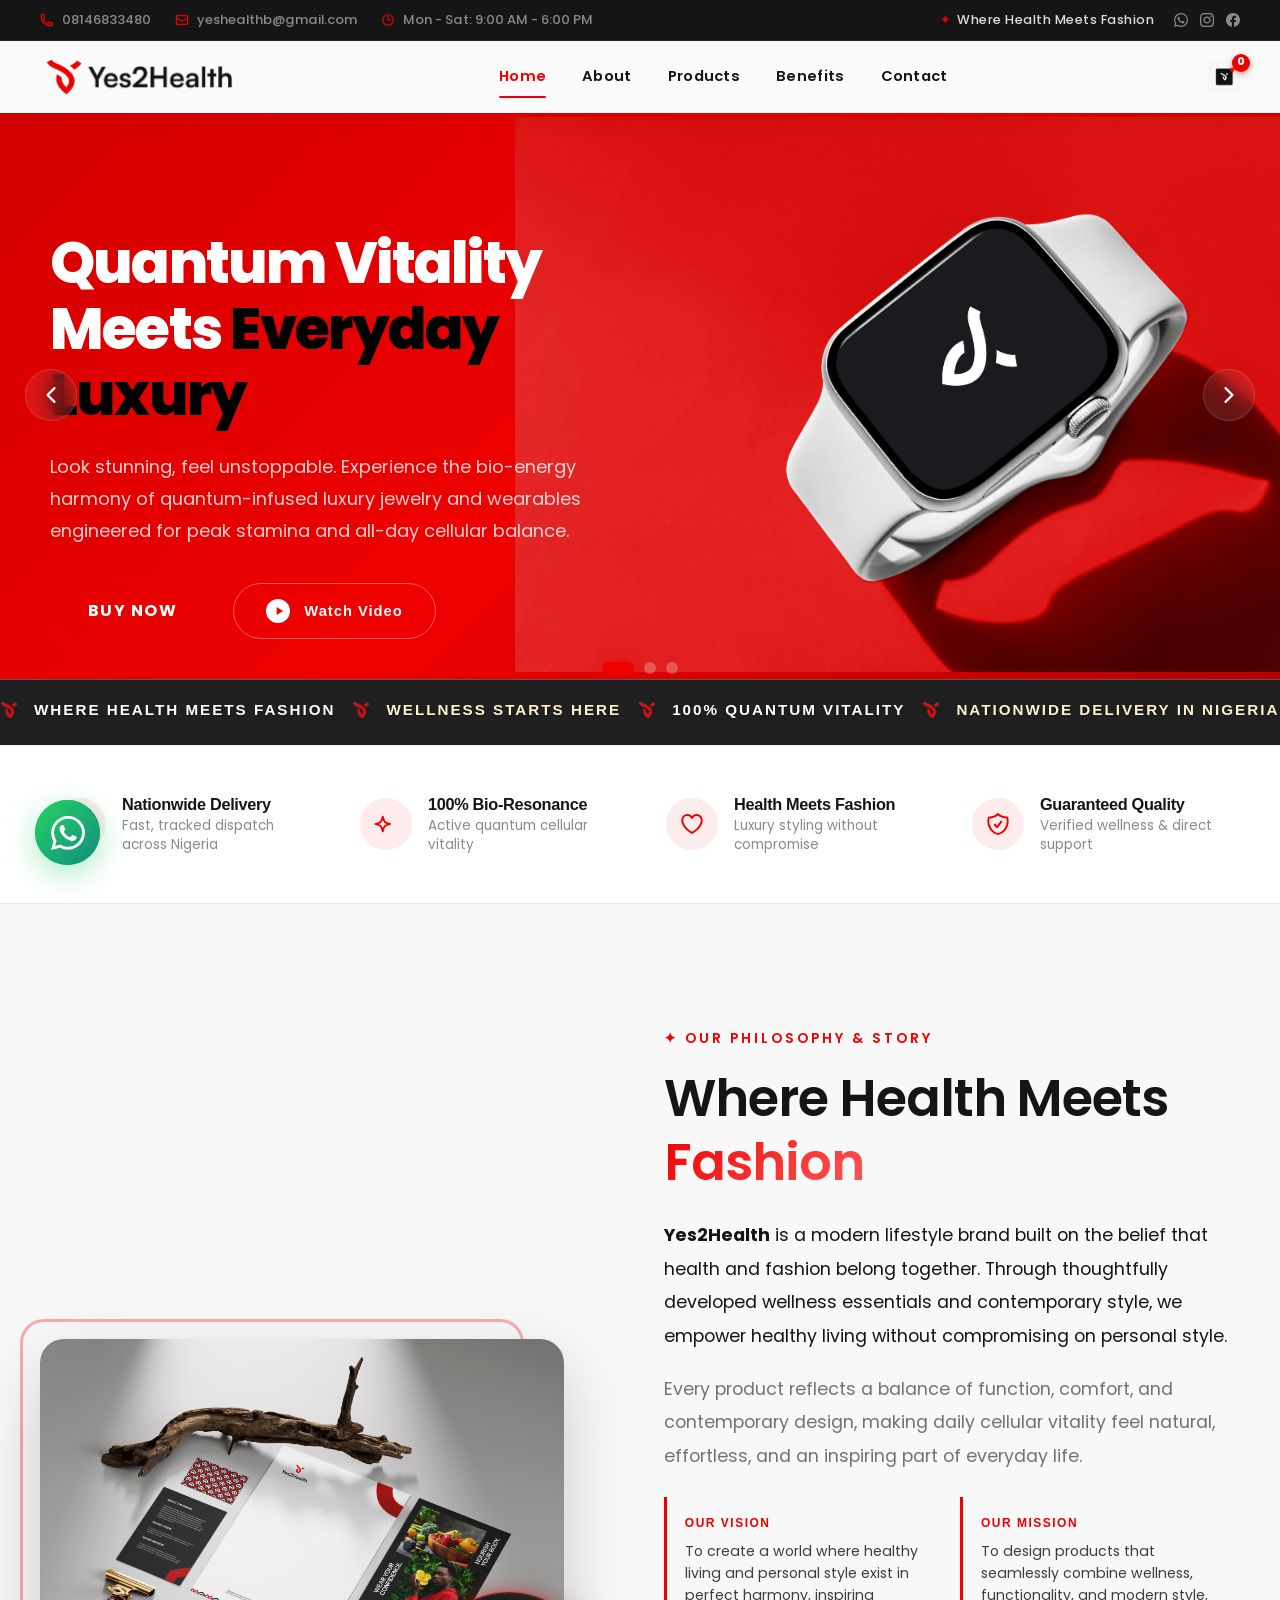
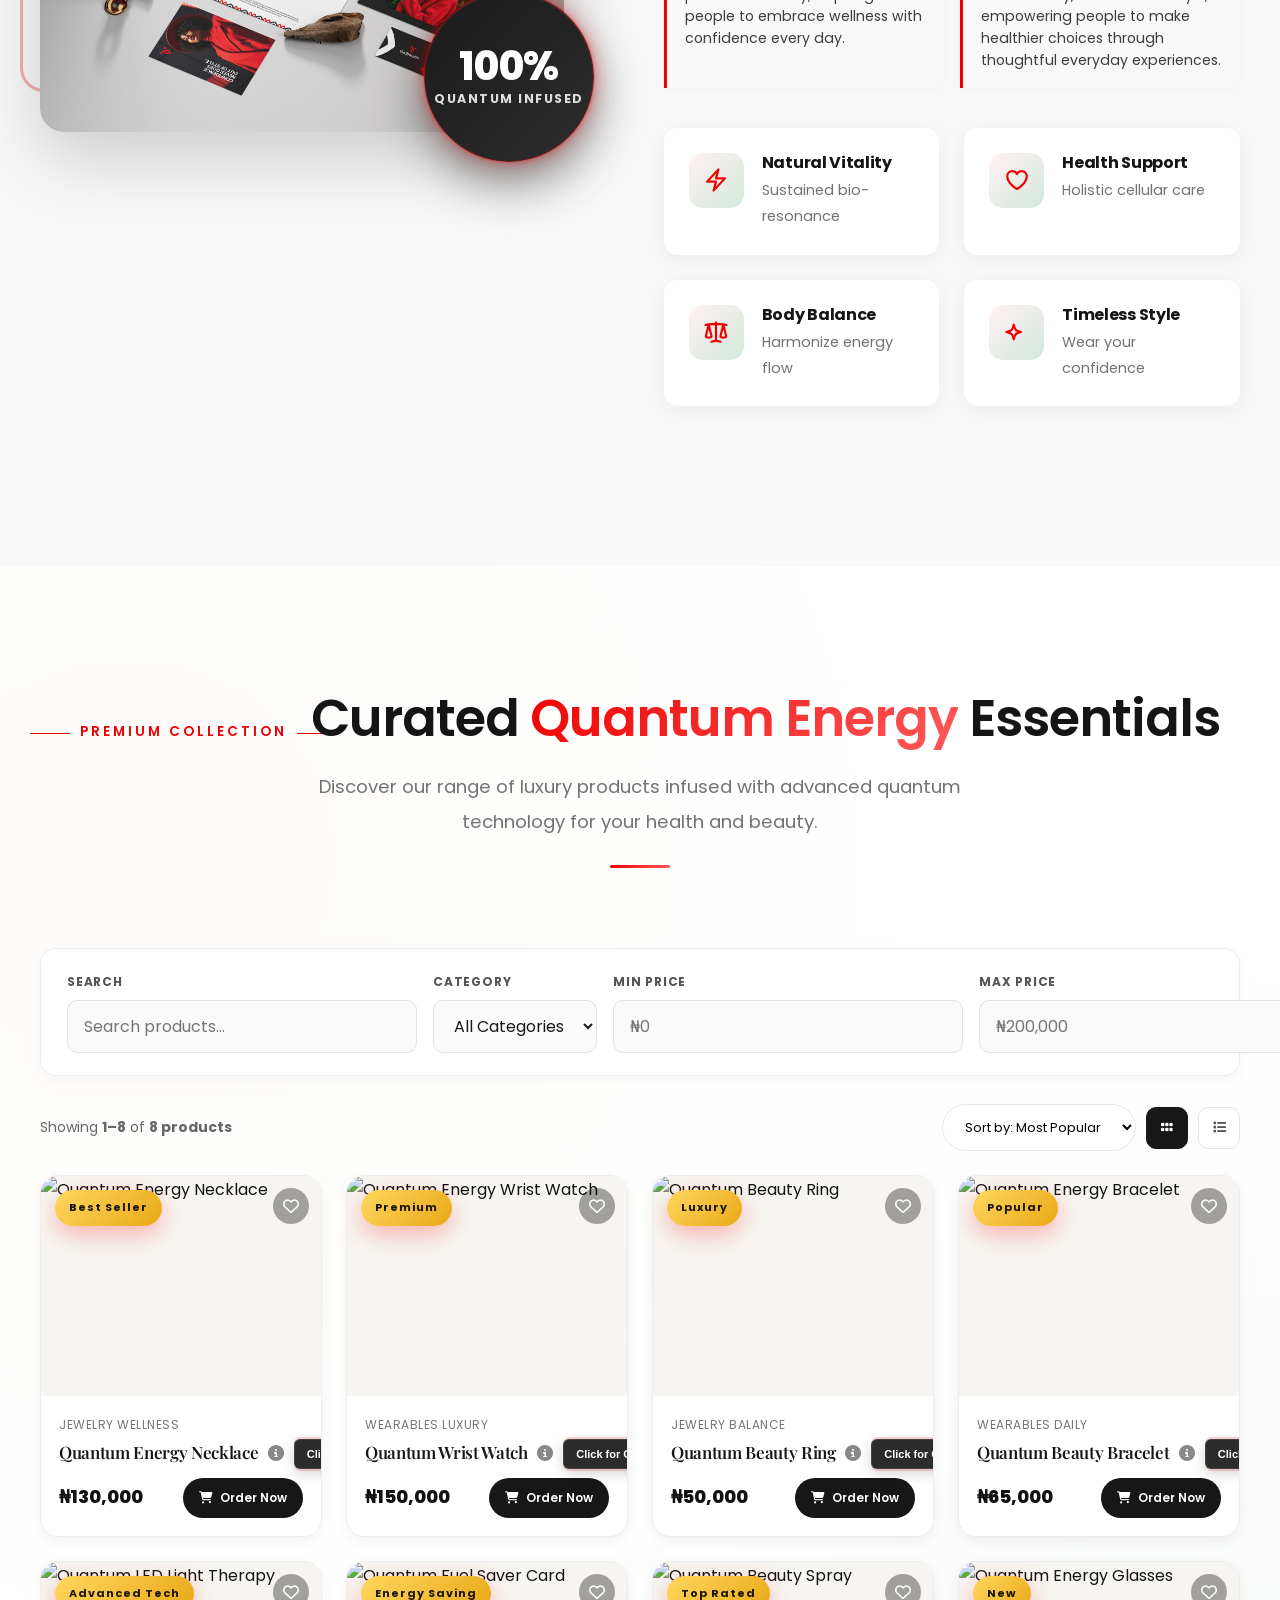
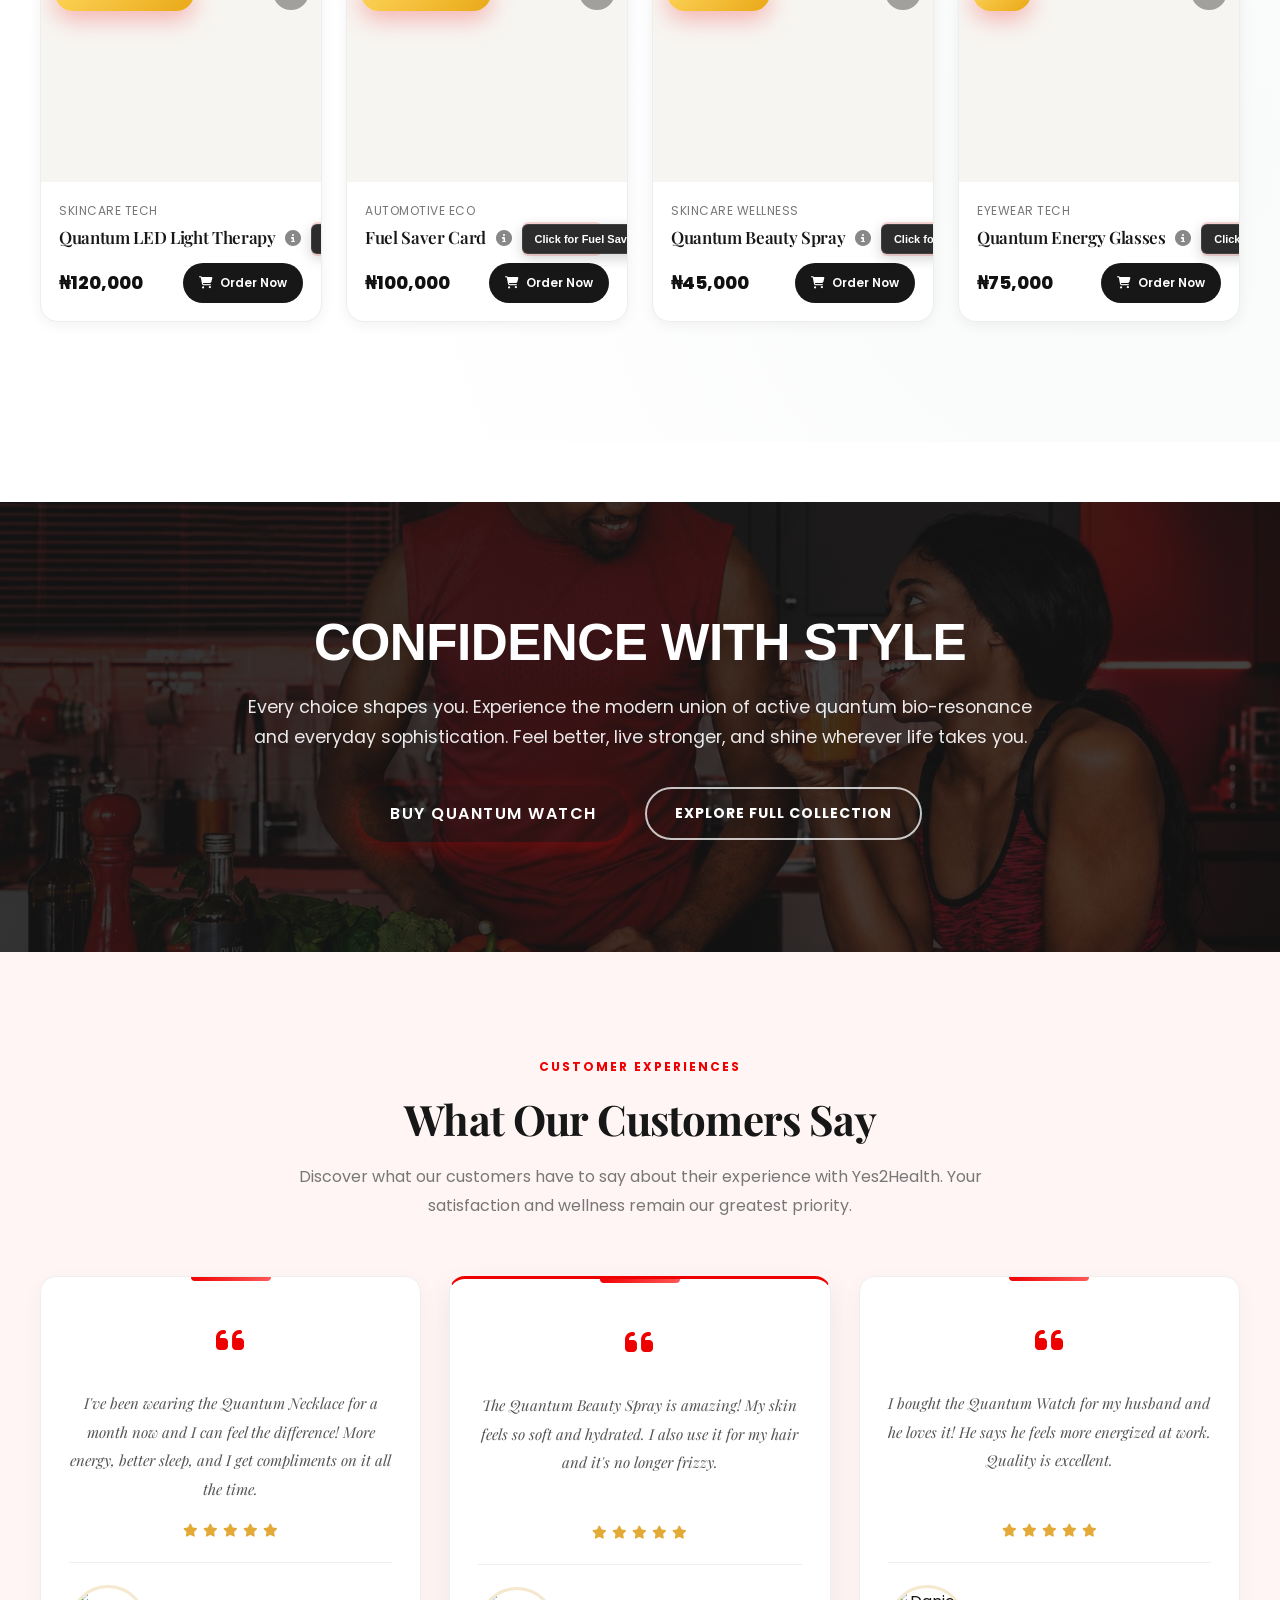
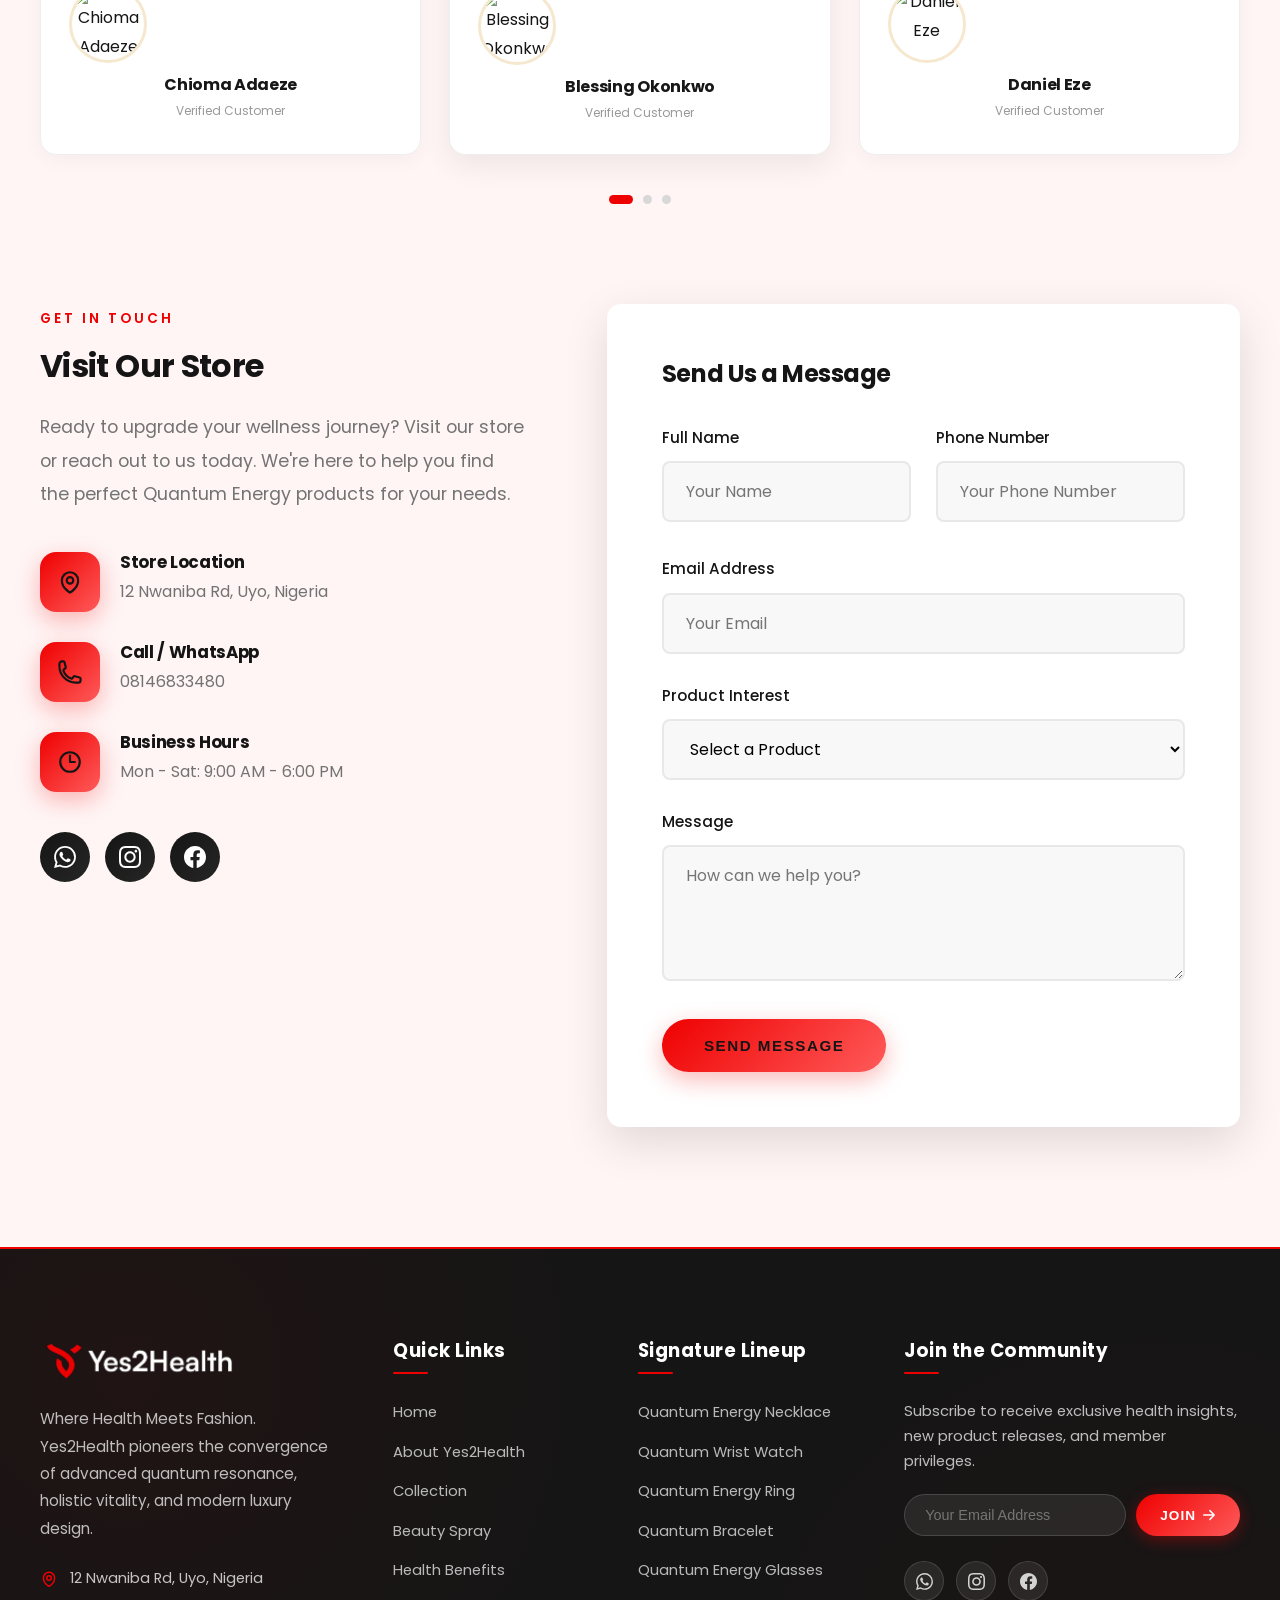
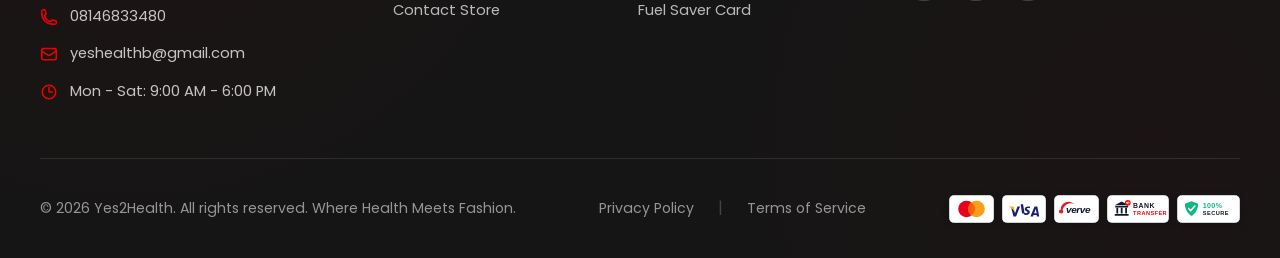
==== commit 31d65a2b: "Add continuous ripple effect around product info tooltip until clicked" ====
--- a/index.html
+++ b/index.html
@@ -63,7 +63,7 @@
     <link rel="stylesheet" href="https://cdnjs.cloudflare.com/ajax/libs/font-awesome/6.5.0/css/all.min.css">
 
     <!-- Styles -->
-    <link rel="stylesheet" href="css/styles.css?v=5.4">
+    <link rel="stylesheet" href="css/styles.css?v=5.6">
 </head>
 <body>
 <!-- Google Tag Manager (noscript) -->
@@ -1131,6 +1131,10 @@
                     aria-label="Yes2Health product showcase video">
                     Your browser does not support the video tag.
                 </video>
+                <button type="button" class="video-popup-unmute" id="video-popup-unmute" aria-label="Unmute video">
+                    <i class="fa-solid fa-volume-xmark"></i>
+                    <span>Tap for sound</span>
+                </button>
             </div>
         </div>
     </div>
@@ -1174,7 +1178,7 @@
     </a>
 
     <!-- JavaScript -->
-    <script src="js/main.js?v=3.7"></script>
+    <script src="js/main.js?v=3.9"></script>
 
     
     <!-- Custom Vanilla JS Form Submission -->
--- a/css/styles.css
+++ b/css/styles.css
@@ -4196,6 +4196,40 @@
     background: #000;
 }
 
+.video-popup-unmute {
+    position: absolute;
+    bottom: 18px;
+    left: 50%;
+    transform: translateX(-50%);
+    display: none;
+    align-items: center;
+    gap: 8px;
+    padding: 12px 22px;
+    background: #EF0000;
+    color: #ffffff;
+    border: none;
+    border-radius: 50px;
+    font-size: 13px;
+    font-weight: 700;
+    cursor: pointer;
+    z-index: 3;
+    box-shadow: 0 6px 20px rgba(0, 0, 0, 0.3);
+    animation: unmute-pulse 1.5s ease-in-out infinite;
+}
+
+.video-popup-unmute.visible {
+    display: inline-flex;
+}
+
+.video-popup-unmute:hover {
+    background: #b80000;
+}
+
+@keyframes unmute-pulse {
+    0%, 100% { transform: translateX(-50%) scale(1); }
+    50% { transform: translateX(-50%) scale(1.06); }
+}
+
 @media (min-width: 769px) {
     .video-popup-container {
         max-width: 520px;
@@ -4734,13 +4768,25 @@
     visibility: visible;
 }
 
-.product-info-trigger.show-tooltip::after {
-    animation: tooltip-pulse 1.2s ease-in-out 2;
-}
-
-@keyframes tooltip-pulse {
-    0%, 100% { box-shadow: 0 4px 14px rgba(0, 0, 0, 0.18); transform: translateY(-50%) scale(1); }
-    50% { box-shadow: 0 6px 20px rgba(239, 0, 0, 0.35); transform: translateY(-50%) scale(1.05); }
+/* Continuous ripple around tooltip */
+.product-info-trigger.show-tooltip::before {
+    content: '';
+    position: absolute;
+    left: calc(100% + 10px);
+    top: 50%;
+    width: 80px;
+    height: 34px;
+    transform: translateY(-50%);
+    border-radius: 6px;
+    background: rgba(239, 0, 0, 0.15);
+    z-index: 9;
+    animation: tooltip-ripple 1.4s ease-out infinite;
+    pointer-events: none;
+}
+
+@keyframes tooltip-ripple {
+    0% { transform: translateY(-50%) scale(0.8); opacity: 0.7; }
+    100% { transform: translateY(-50%) scale(1.8); opacity: 0; }
 }
 
 /* Product Info Modal */
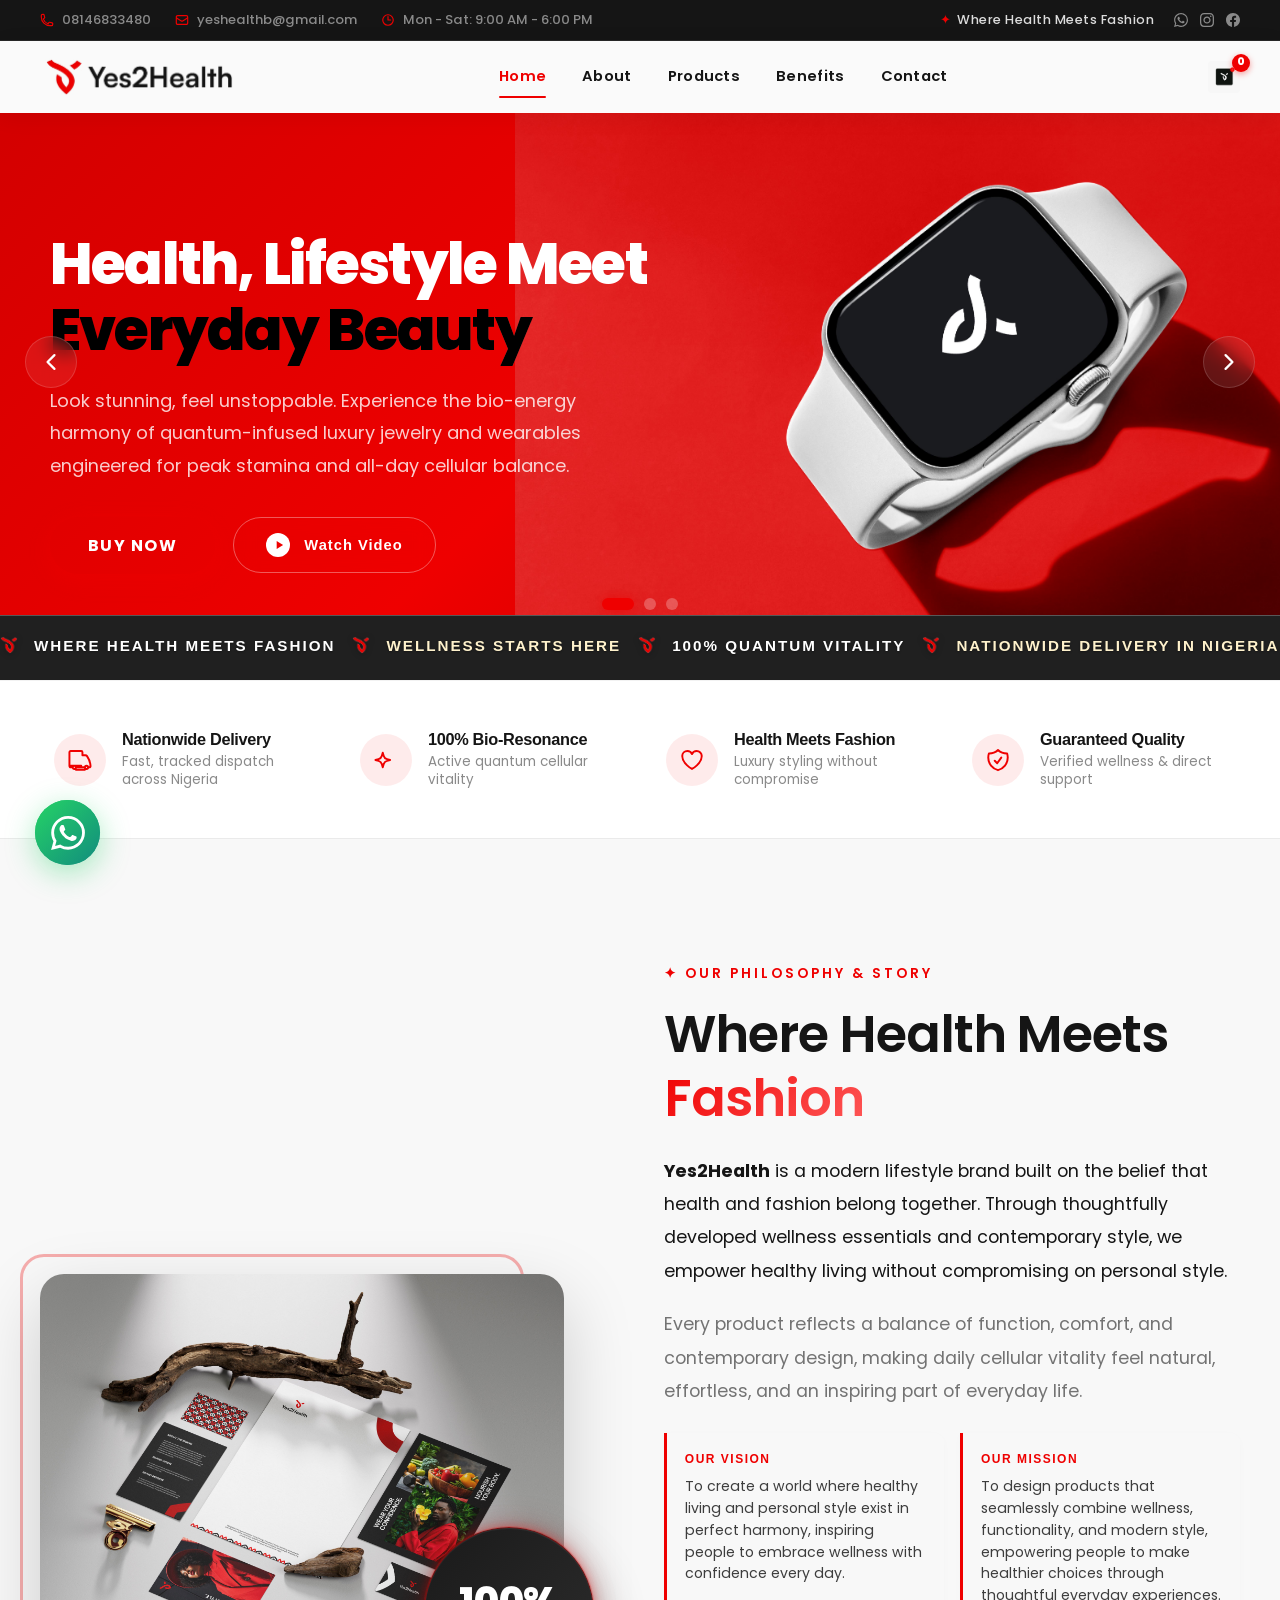
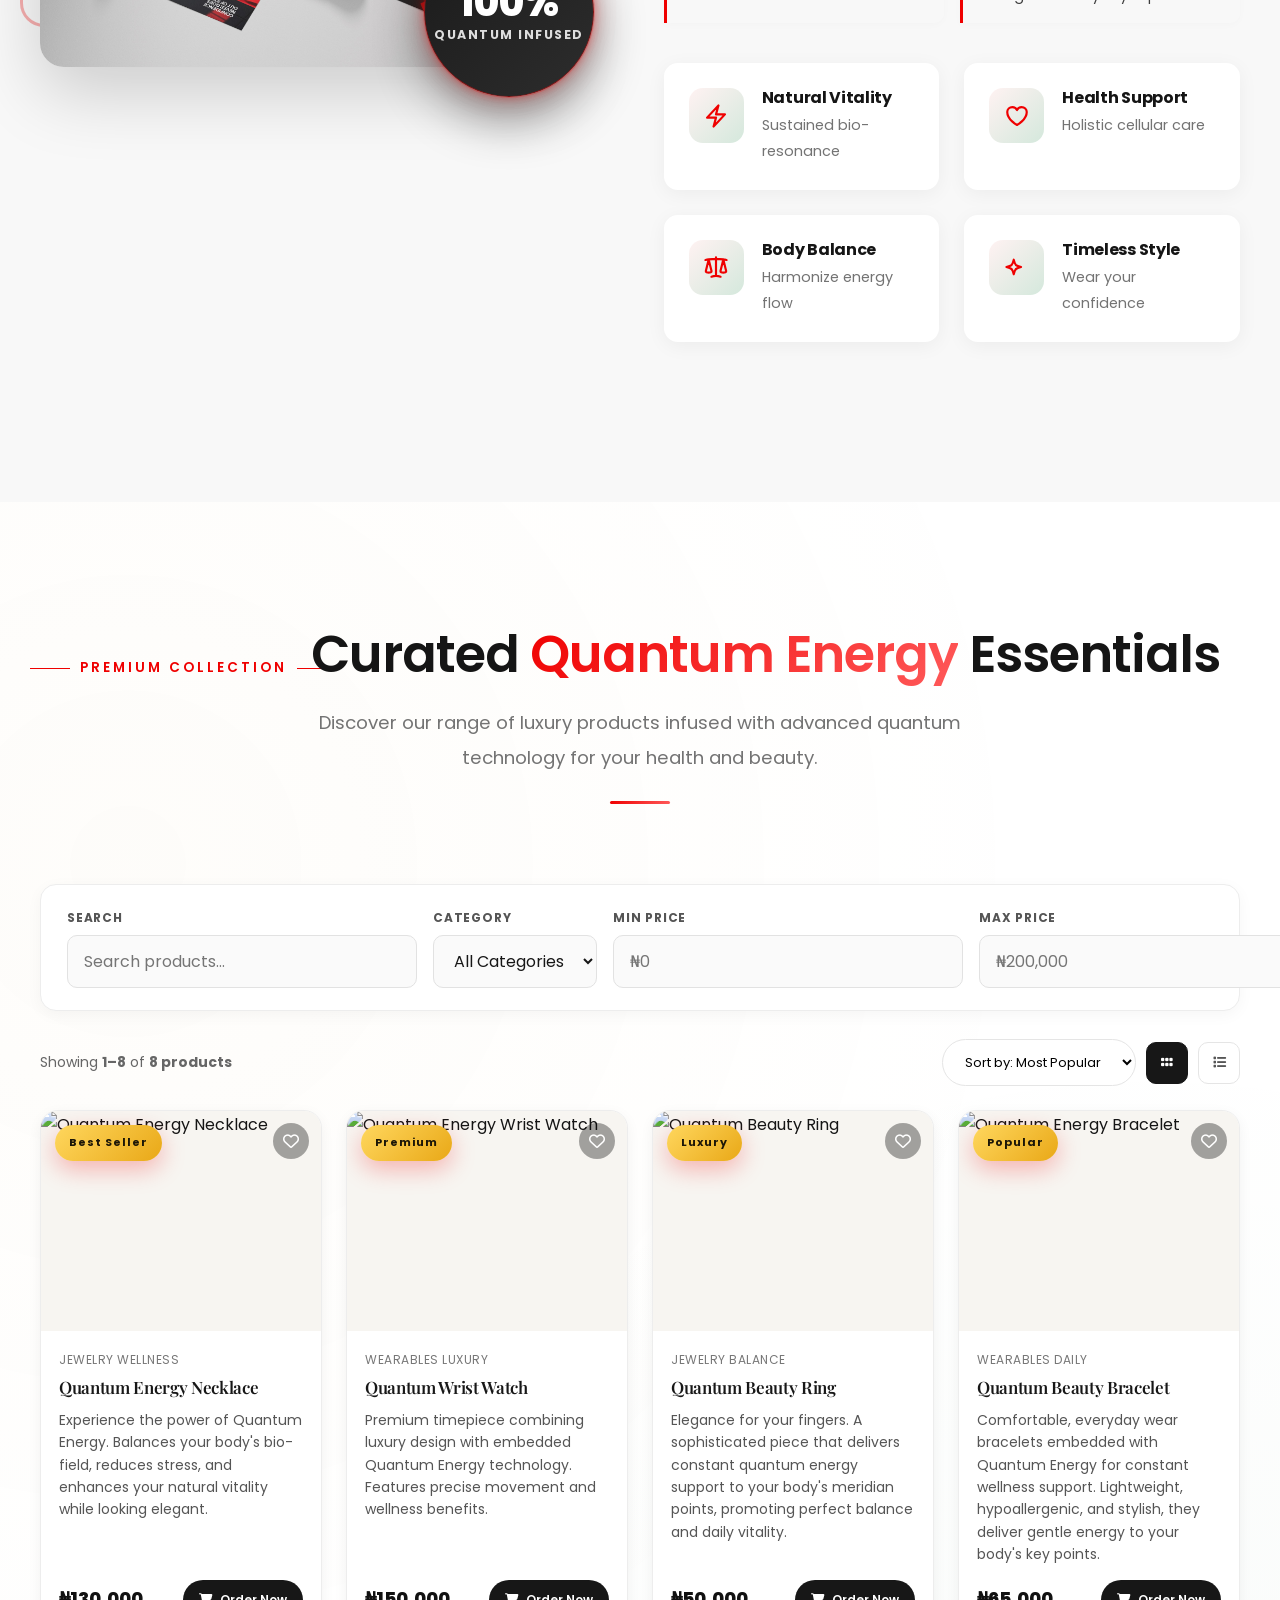
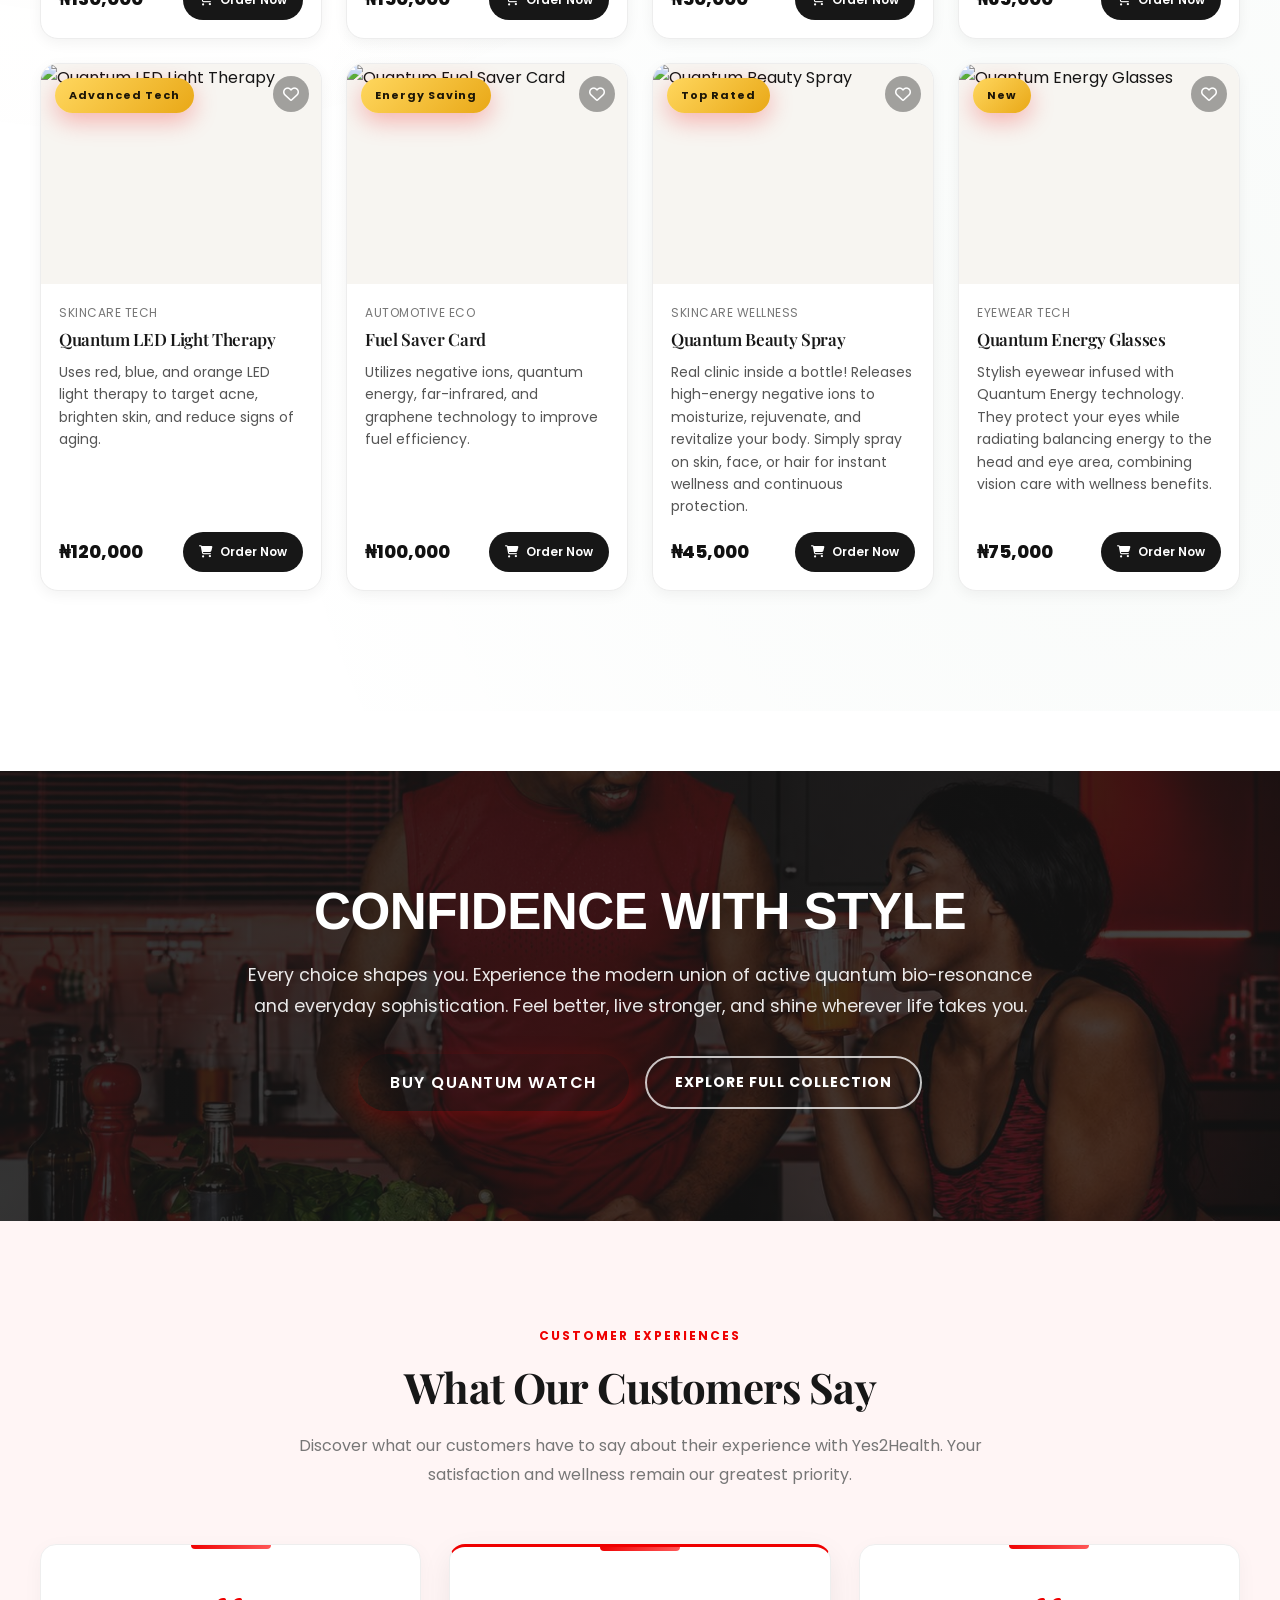
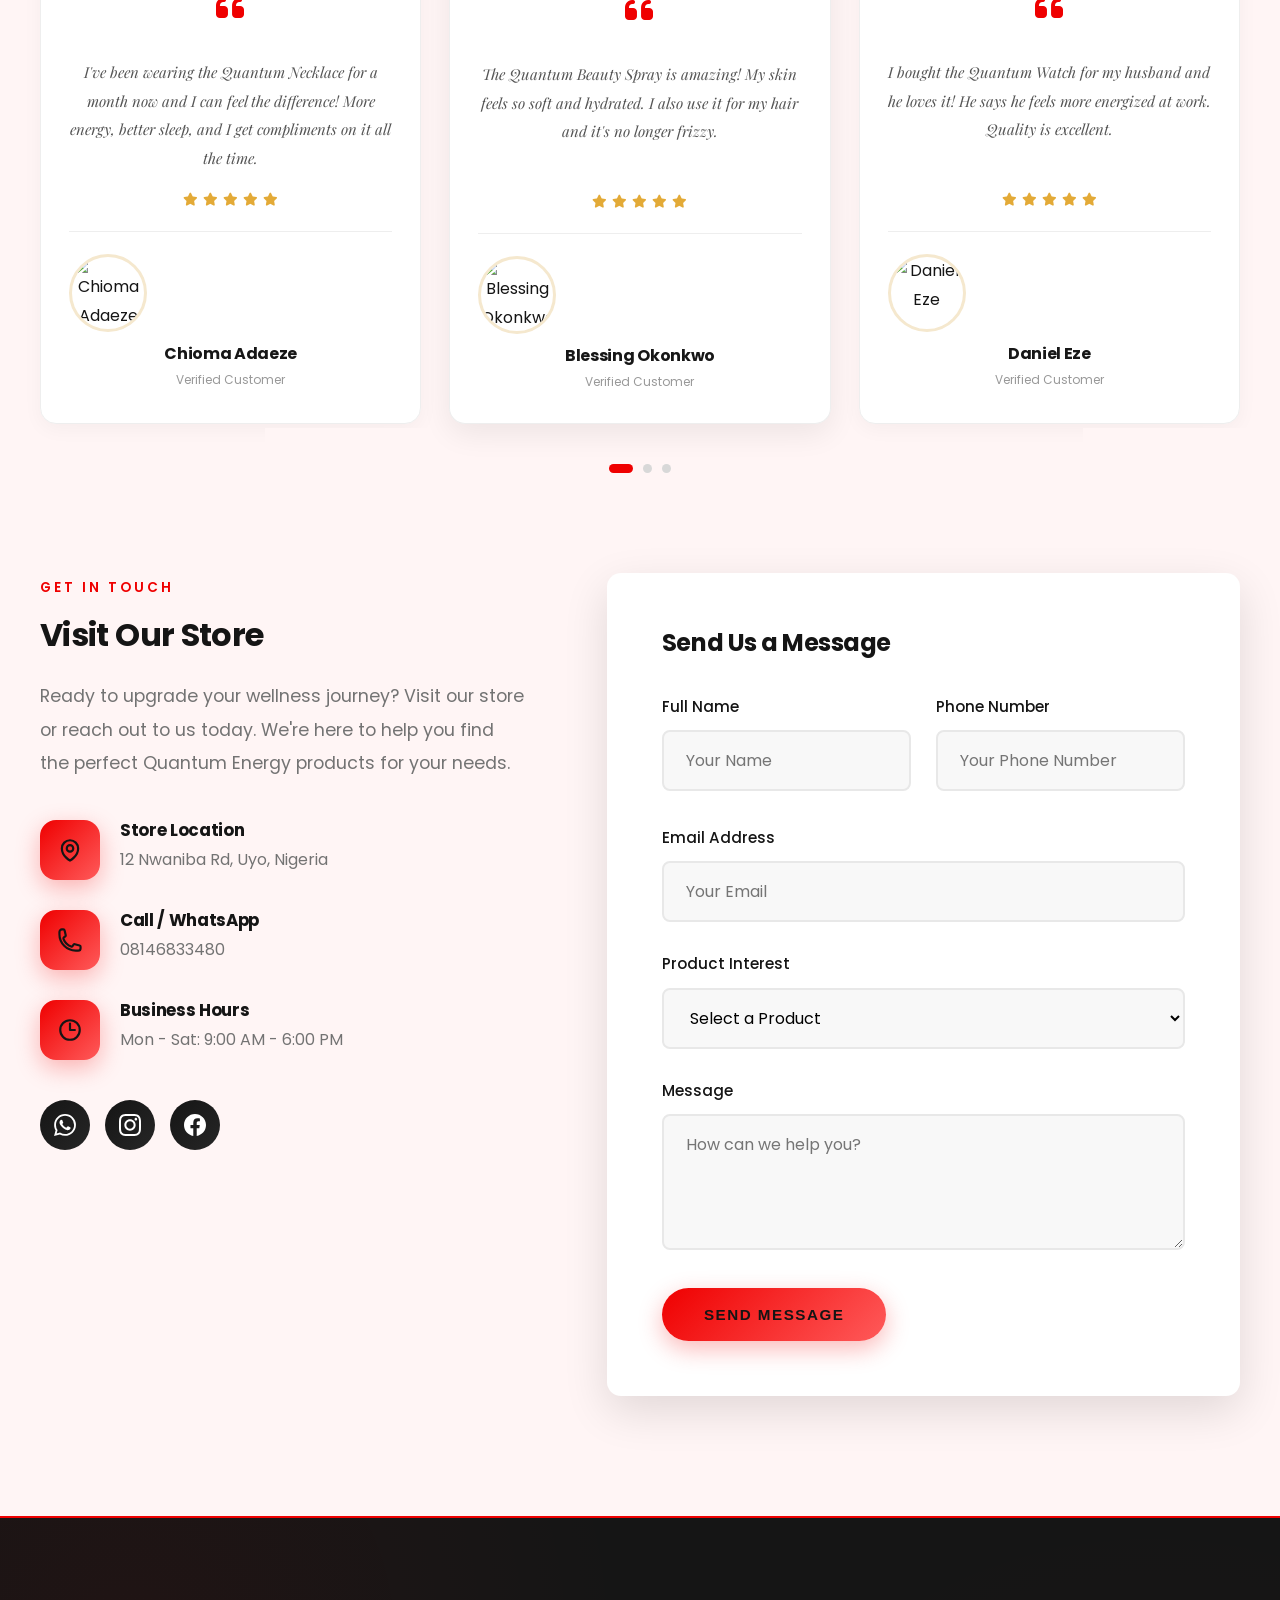
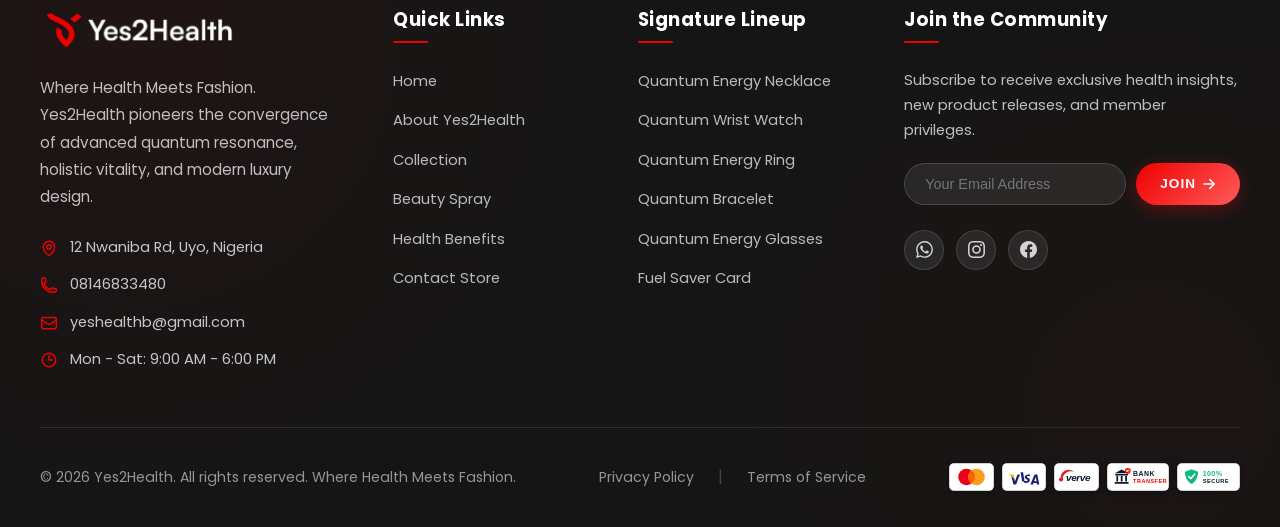
==== commit 52ebe601: "Add product descriptions, make email required, and remove tooltip modal" ====
--- a/index.html
+++ b/index.html
@@ -14,7 +14,7 @@
     <meta name="description" content="Yes2Health - Where Health Meets Fashion. Premium Quantum Energy wellness jewelry, sprays, and luxury accessories for natural vitality and timeless elegance.">
     <meta name="keywords" content="Yes2Health, Quantum Energy, Wellness, Where Health Meets Fashion, Beauty, Jewelry, Nigeria, Uyo, Health Products">
     <title>Yes2Health | Where Health Meets Fashion - Premium Quantum Wellness</title>
-    <link rel="manifest" href="/manifest.json">
+    <link rel="manifest" href="manifest.json">
     <meta name="theme-color" content="#151515">
     
     <!-- SEO & Canonical -->
@@ -53,6 +53,7 @@
 
     <!-- Favicon -->
     <link rel="icon" type="image/png" href="images/favicon.png">
+    <link rel="apple-touch-icon" href="images/icons/apple-touch-icon.png">
 
     <!-- Google Fonts -->
     <link rel="preconnect" href="https://fonts.googleapis.com">
@@ -63,7 +64,7 @@
     <link rel="stylesheet" href="https://cdnjs.cloudflare.com/ajax/libs/font-awesome/6.5.0/css/all.min.css">
 
     <!-- Styles -->
-    <link rel="stylesheet" href="css/styles.css?v=5.6">
+    <link rel="stylesheet" href="css/styles.css?v=5.8">
 </head>
 <body>
 <!-- Google Tag Manager (noscript) -->
@@ -163,7 +164,7 @@
                     <div class="container">
                         <div class="cinzal-slide-inner">
                             <div class="slide-content">
-                                <h1 class="slide-title">Quantum Vitality <span>Meets <span class="text-highlight" style="color: #000000; -webkit-text-fill-color: #000000;">Everyday Luxury</span></span></h1>
+                                <h1 class="slide-title">Health, Lifestyle <span>Meet <span class="text-highlight" style="color: #000000; -webkit-text-fill-color: #000000;">Everyday Beauty</span></span></h1>
                                 <p class="slide-desc">Look stunning, feel unstoppable. Experience the bio-energy harmony of quantum-infused luxury jewelry and wearables engineered for peak stamina and all-day cellular balance.</p>
                                 <div class="slide-actions">
                                     <button class="btn-slider-buy order-btn" data-product="Quantum Energy Necklace">
@@ -452,7 +453,7 @@
             <div class="products-grid y2h-products" id="products-grid">
 
                 <!-- Quantum Necklace -->
-                <article class="product-card fade-in" data-name="Quantum Energy Necklace" data-category="jewelry" data-price="130000" data-badge="Best Seller" data-description="An elegant quantum-infused necklace crafted to support daily vitality, energy balance, and a refined sense of style.">
+                <article class="product-card fade-in" data-name="Quantum Energy Necklace" data-category="jewelry" data-price="130000" data-badge="Best Seller" data-description="Experience the power of Quantum Energy. Balances your body's bio-field, reduces stress, and enhances your natural vitality while looking elegant.">
                     <div class="product-image">
                         <img src="images/necklace.jpg" alt="Quantum Energy Necklace" loading="lazy">
                         <span class="product-badge">Best Seller</span>
@@ -462,7 +463,8 @@
                     </div>
                     <div class="product-details">
                         <span class="product-category">Jewelry Wellness</span>
-                        <h3>Quantum Energy Necklace <button type="button" class="product-info-trigger" aria-label="Click for Quantum Energy Necklace details" data-product="Quantum Energy Necklace"><i class="fa-solid fa-circle-info"></i></button></h3>
+                        <h3>Quantum Energy Necklace</h3>
+                        <p class="product-description">Experience the power of Quantum Energy. Balances your body&apos;s bio-field, reduces stress, and enhances your natural vitality while looking elegant.</p>
                         <div class="product-footer">
                             <span class="product-price">&#8358;130,000</span>
                             <button class="cart-button order-btn" data-product="Quantum Energy Necklace" data-price="&#8358;130,000">
@@ -474,7 +476,7 @@
                 </article>
 
                 <!-- Quantum Watch -->
-                <article class="product-card fade-in" data-name="Quantum Wrist Watch" data-category="wearables" data-price="150000" data-badge="Premium" data-description="A sophisticated wristwatch combining modern design with quantum resonance technology for wellness on the go.">
+                <article class="product-card fade-in" data-name="Quantum Wrist Watch" data-category="wearables" data-price="150000" data-badge="Premium" data-description="Premium timepiece combining luxury design with embedded Quantum Energy technology. Features precise movement and wellness benefits.">
                     <div class="product-image">
                         <img src="images/watch.png" alt="Quantum Energy Wrist Watch" loading="lazy">
                         <span class="product-badge">Premium</span>
@@ -484,7 +486,8 @@
                     </div>
                     <div class="product-details">
                         <span class="product-category">Wearables Luxury</span>
-                        <h3>Quantum Wrist Watch <button type="button" class="product-info-trigger" aria-label="Click for Quantum Wrist Watch details" data-product="Quantum Wrist Watch"><i class="fa-solid fa-circle-info"></i></button></h3>
+                        <h3>Quantum Wrist Watch</h3>
+                        <p class="product-description">Premium timepiece combining luxury design with embedded Quantum Energy technology. Features precise movement and wellness benefits.</p>
                         <div class="product-footer">
                             <span class="product-price">&#8358;150,000</span>
                             <button class="cart-button order-btn" data-product="Quantum Wrist Watch" data-price="&#8358;150,000">
@@ -496,7 +499,7 @@
                 </article>
 
                 <!-- Quantum Ring -->
-                <article class="product-card fade-in" data-name="Quantum Beauty Ring" data-category="jewelry" data-price="50000" data-badge="Luxury" data-description="A sleek ring infused with quantum energy to help promote balance, confidence, and everyday elegance.">
+                <article class="product-card fade-in" data-name="Quantum Beauty Ring" data-category="jewelry" data-price="50000" data-badge="Luxury" data-description="Elegance for your fingers. A sophisticated piece that delivers constant quantum energy support to your body's meridian points, promoting perfect balance and daily vitality.">
                     <div class="product-image">
                         <img src="images/ring.jpg" alt="Quantum Beauty Ring" loading="lazy">
                         <span class="product-badge">Luxury</span>
@@ -506,7 +509,8 @@
                     </div>
                     <div class="product-details">
                         <span class="product-category">Jewelry Balance</span>
-                        <h3>Quantum Beauty Ring <button type="button" class="product-info-trigger" aria-label="Click for Quantum Beauty Ring details" data-product="Quantum Beauty Ring"><i class="fa-solid fa-circle-info"></i></button></h3>
+                        <h3>Quantum Beauty Ring</h3>
+                        <p class="product-description">Elegance for your fingers. A sophisticated piece that delivers constant quantum energy support to your body&apos;s meridian points, promoting perfect balance and daily vitality.</p>
                         <div class="product-footer">
                             <span class="product-price">&#8358;50,000</span>
                             <button class="cart-button order-btn" data-product="Quantum Beauty Ring" data-price="&#8358;50,000">
@@ -518,7 +522,7 @@
                 </article>
 
                 <!-- Quantum Bracelet -->
-                <article class="product-card fade-in" data-name="Quantum Beauty Bracelet" data-category="wearables" data-price="65000" data-badge="Popular" data-description="A comfortable daily-wear bracelet designed with negative-ion properties to support energy flow and well-being.">
+                <article class="product-card fade-in" data-name="Quantum Beauty Bracelet" data-category="wearables" data-price="65000" data-badge="Popular" data-description="Comfortable, everyday wear bracelets embedded with Quantum Energy for constant wellness support. Lightweight, hypoallergenic, and stylish, they deliver gentle energy to your body's key points.">
                     <div class="product-image">
                         <img src="images/bracelet.jpg" alt="Quantum Energy Bracelet" loading="lazy">
                         <span class="product-badge">Popular</span>
@@ -528,7 +532,8 @@
                     </div>
                     <div class="product-details">
                         <span class="product-category">Wearables Daily</span>
-                        <h3>Quantum Beauty Bracelet <button type="button" class="product-info-trigger" aria-label="Click for Quantum Beauty Bracelet details" data-product="Quantum Beauty Bracelet"><i class="fa-solid fa-circle-info"></i></button></h3>
+                        <h3>Quantum Beauty Bracelet</h3>
+                        <p class="product-description">Comfortable, everyday wear bracelets embedded with Quantum Energy for constant wellness support. Lightweight, hypoallergenic, and stylish, they deliver gentle energy to your body&apos;s key points.</p>
                         <div class="product-footer">
                             <span class="product-price">&#8358;65,000</span>
                             <button class="cart-button order-btn" data-product="Quantum Beauty Bracelet" data-price="&#8358;65,000">
@@ -540,7 +545,7 @@
                 </article>
 
                 <!-- LED Light Mask -->
-                <article class="product-card fade-in" data-name="Quantum LED Light Therapy" data-category="skincare" data-price="120000" data-badge="Advanced Tech" data-description="An advanced LED light therapy mask that targets skin concerns and supports a radiant, youthful complexion.">
+                <article class="product-card fade-in" data-name="Quantum LED Light Therapy" data-category="skincare" data-price="120000" data-badge="Advanced Tech" data-description="Uses red, blue, and orange LED light therapy to target acne, brighten skin, and reduce signs of aging.">
                     <div class="product-image">
                         <img src="images/face mask1.png" alt="Quantum LED Light Therapy" loading="lazy">
                         <span class="product-badge">Advanced Tech</span>
@@ -550,7 +555,8 @@
                     </div>
                     <div class="product-details">
                         <span class="product-category">Skincare Tech</span>
-                        <h3>Quantum LED Light Therapy <button type="button" class="product-info-trigger" aria-label="Click for Quantum LED Light Therapy details" data-product="Quantum LED Light Therapy"><i class="fa-solid fa-circle-info"></i></button></h3>
+                        <h3>Quantum LED Light Therapy</h3>
+                        <p class="product-description">Uses red, blue, and orange LED light therapy to target acne, brighten skin, and reduce signs of aging.</p>
                         <div class="product-footer">
                             <span class="product-price">&#8358;120,000</span>
                             <button class="cart-button order-btn" data-product="Quantum LED Light Therapy" data-price="&#8358;120,000">
@@ -562,7 +568,7 @@
                 </article>
 
                 <!-- Fuel Saver Card -->
-                <article class="product-card fade-in" data-name="Fuel Saver Card" data-category="automotive" data-price="100000" data-badge="Energy Saving" data-description="A quantum-optimized card designed to help improve fuel efficiency and reduce consumption in your vehicle.">
+                <article class="product-card fade-in" data-name="Fuel Saver Card" data-category="automotive" data-price="100000" data-badge="Energy Saving" data-description="Utilizes negative ions, quantum energy, far-infrared, and graphene technology to improve fuel efficiency.">
                     <div class="product-image">
                         <img src="images/fuel saver card.jpg" alt="Quantum Fuel Saver Card" loading="lazy">
                         <span class="product-badge">Energy Saving</span>
@@ -572,7 +578,8 @@
                     </div>
                     <div class="product-details">
                         <span class="product-category">Automotive Eco</span>
-                        <h3>Fuel Saver Card <button type="button" class="product-info-trigger" aria-label="Click for Fuel Saver Card details" data-product="Fuel Saver Card"><i class="fa-solid fa-circle-info"></i></button></h3>
+                        <h3>Fuel Saver Card</h3>
+                        <p class="product-description">Utilizes negative ions, quantum energy, far-infrared, and graphene technology to improve fuel efficiency.</p>
                         <div class="product-footer">
                             <span class="product-price">&#8358;100,000</span>
                             <button class="cart-button order-btn" data-product="Fuel Saver Card" data-price="&#8358;100,000">
@@ -584,7 +591,7 @@
                 </article>
 
                 <!-- Quantum Beauty Spray -->
-                <article class="product-card fade-in" data-name="Quantum Beauty Spray" data-category="skincare" data-price="45000" data-badge="Top Rated" data-description="A versatile energy spray — just add water. Use for skin, hair, oral care, eye relief, foot care, and more.">
+                <article class="product-card fade-in" data-name="Quantum Beauty Spray" data-category="skincare" data-price="45000" data-badge="Top Rated" data-description="Real clinic inside a bottle! Releases high-energy negative ions to moisturize, rejuvenate, and revitalize your body. Simply spray on skin, face, or hair for instant wellness and continuous protection.">
                     <div class="product-image">
                         <img src="images/spray.png" alt="Quantum Beauty Spray" loading="lazy">
                         <span class="product-badge">Top Rated</span>
@@ -594,7 +601,8 @@
                     </div>
                     <div class="product-details">
                         <span class="product-category">Skincare Wellness</span>
-                        <h3>Quantum Beauty Spray <button type="button" class="product-info-trigger" aria-label="Click for Quantum Beauty Spray details" data-product="Quantum Beauty Spray"><i class="fa-solid fa-circle-info"></i></button></h3>
+                        <h3>Quantum Beauty Spray</h3>
+                        <p class="product-description">Real clinic inside a bottle! Releases high-energy negative ions to moisturize, rejuvenate, and revitalize your body. Simply spray on skin, face, or hair for instant wellness and continuous protection.</p>
                         <div class="product-footer">
                             <span class="product-price">&#8358;45,000</span>
                             <button class="cart-button order-btn" data-product="Quantum Beauty Spray" data-price="&#8358;45,000">
@@ -606,7 +614,7 @@
                 </article>
 
                 <!-- Quantum Energy Glasses -->
-                <article class="product-card fade-in" data-name="Quantum Energy Glasses" data-category="eyewear" data-price="75000" data-badge="New" data-description="Stylish eyewear designed to help reduce digital eye strain and support visual comfort throughout the day.">
+                <article class="product-card fade-in" data-name="Quantum Energy Glasses" data-category="eyewear" data-price="75000" data-badge="New" data-description="Stylish eyewear infused with Quantum Energy technology. They protect your eyes while radiating balancing energy to the head and eye area, combining vision care with wellness benefits.">
                     <div class="product-image">
                         <img src="images/eye glass.jpg" alt="Quantum Energy Glasses" loading="lazy">
                         <span class="product-badge">New</span>
@@ -616,7 +624,8 @@
                     </div>
                     <div class="product-details">
                         <span class="product-category">Eyewear Tech</span>
-                        <h3>Quantum Energy Glasses <button type="button" class="product-info-trigger" aria-label="Click for Quantum Energy Glasses details" data-product="Quantum Energy Glasses"><i class="fa-solid fa-circle-info"></i></button></h3>
+                        <h3>Quantum Energy Glasses</h3>
+                        <p class="product-description">Stylish eyewear infused with Quantum Energy technology. They protect your eyes while radiating balancing energy to the head and eye area, combining vision care with wellness benefits.</p>
                         <div class="product-footer">
                             <span class="product-price">&#8358;75,000</span>
                             <button class="cart-button order-btn" data-product="Quantum Energy Glasses" data-price="&#8358;75,000">
@@ -952,7 +961,7 @@
                         src="videos/product-ad.mp4"
                         controls
                         playsinline
-                        preload="none"
+                        preload="metadata"
                         poster="images/product-showcase.jpg"
                 ></video>
             </div>
@@ -1050,8 +1059,8 @@
                         </div>
                     </div>
                     <div class="form-group">
-                        <label for="purchase-email">Email Address (Optional)</label>
-                        <input type="email" id="purchase-email" name="email" placeholder="Your Email" data-fs-field>
+                        <label for="purchase-email">Email Address</label>
+                        <input type="email" id="purchase-email" name="email" placeholder="Your Email" required data-fs-field>
                         <span data-fs-error="email" class="field-error"></span>
                     </div>
                     <div class="form-row">
@@ -1075,32 +1084,6 @@
                     </div>
                     <button type="submit" class="btn btn-primary" data-fs-submit-btn>Place Order</button>
                 </form>
-            </div>
-        </div>
-    </div>
-
-    <!-- Product Info Modal -->
-    <div class="product-info-modal" id="product-info-modal" role="dialog" aria-modal="true" aria-label="Product information">
-        <div class="product-info-modal-backdrop" id="product-info-modal-backdrop"></div>
-        <div class="product-info-modal-container">
-            <button class="product-info-modal-close" id="close-product-info-modal" aria-label="Close product information">
-                <svg xmlns="http://www.w3.org/2000/svg" width="24" height="24" fill="none" viewBox="0 0 24 24" stroke="currentColor" stroke-width="2">
-                    <path stroke-linecap="round" stroke-linejoin="round" d="M6 18L18 6M6 6l12 12"/>
-                </svg>
-            </button>
-            <div class="product-info-modal-inner">
-                <div class="product-info-modal-image">
-                    <img src="" alt="" id="product-info-image" loading="lazy">
-                </div>
-                <div class="product-info-modal-content">
-                    <span class="product-info-modal-category" id="product-info-category"></span>
-                    <h3 id="product-info-title"></h3>
-                    <p id="product-info-description"></p>
-                    <div class="product-info-modal-footer">
-                        <span class="product-info-modal-price" id="product-info-price"></span>
-                        <button type="button" class="product-info-modal-order order-btn" id="product-info-order">Order Now</button>
-                    </div>
-                </div>
             </div>
         </div>
     </div>
@@ -1111,33 +1094,6 @@
             <path d="M17.472 14.382c-.297-.149-1.758-.867-2.03-.967-.273-.099-.471-.148-.67.15-.197.297-.767.966-.94 1.164-.173.199-.347.223-.644.075-.297-.15-1.255-.463-2.39-1.475-.883-.788-1.48-1.761-1.653-2.059-.173-.297-.018-.458.13-.606.134-.133.298-.347.446-.52.149-.174.198-.298.298-.497.099-.198.05-.371-.025-.52-.075-.149-.669-1.612-.916-2.207-.242-.579-.487-.5-.669-.51-.173-.008-.371-.01-.57-.01-.198 0-.52.074-.792.372-.272.297-1.04 1.016-1.04 2.479 0 1.462 1.065 2.875 1.213 3.074.149.198 2.096 3.2 5.077 4.487.709.306 1.262.489 1.694.625.712.227 1.36.195 1.871.118.571-.085 1.758-.719 2.006-1.413.248-.694.248-1.289.173-1.413-.074-.124-.272-.198-.57-.347m-5.421 7.403h-.004a9.87 9.87 0 01-5.031-1.378l-.361-.214-3.741.982.998-3.648-.235-.374a9.86 9.86 0 01-1.51-5.26c.001-5.45 4.436-9.884 9.888-9.884 2.64 0 5.122 1.03 6.988 2.898a9.825 9.825 0 012.893 6.994c-.003 5.45-4.437 9.884-9.885 9.884m8.413-18.297A11.815 11.815 0 0012.05 0C5.495 0 .16 5.335.157 11.892c0 2.096.547 4.142 1.588 5.945L.057 24l6.305-1.654a11.882 11.882 0 005.683 1.448h.005c6.554 0 11.89-5.335 11.893-11.893a11.821 11.821 0 00-3.48-8.413z"/>
         </svg>
     </a>
-
-    <!-- Video Promo Popup -->
-    <div class="video-popup" id="video-popup" role="dialog" aria-modal="true" aria-label="Product showcase video">
-        <div class="video-popup-backdrop" id="video-popup-backdrop"></div>
-        <div class="video-popup-container">
-            <button type="button" class="video-popup-close" id="video-popup-close" aria-label="Close video">
-                <i class="fa-solid fa-xmark"></i>
-                <span>Close</span>
-            </button>
-            <div class="video-popup-content">
-                <video
-                    id="popup-video"
-                    class="popup-video"
-                    src="videos/product-ad.mp4"
-                    poster="images/brand/guide_img_7.jpg"
-                    playsinline
-                    preload="metadata"
-                    aria-label="Yes2Health product showcase video">
-                    Your browser does not support the video tag.
-                </video>
-                <button type="button" class="video-popup-unmute" id="video-popup-unmute" aria-label="Unmute video">
-                    <i class="fa-solid fa-volume-xmark"></i>
-                    <span>Tap for sound</span>
-                </button>
-            </div>
-        </div>
-    </div>
 
     <!-- Floating App Bug -->
     <a href="#download-app" class="app-bug-float" id="app-bug-float" target="_blank" aria-label="Download our mobile app">
@@ -1178,7 +1134,7 @@
     </a>
 
     <!-- JavaScript -->
-    <script src="js/main.js?v=3.9"></script>
+    <script src="js/main.js?v=4.0"></script>
 
     
     <!-- Custom Vanilla JS Form Submission -->
--- a/css/styles.css
+++ b/css/styles.css
@@ -3031,15 +3031,16 @@
         top: 0;
         right: -100%;
         width: 85%;
-        max-width: 380px;
+        max-width: 340px;
         height: 100vh;
-        background: var(--white);
+        background: #ffffff;
         flex-direction: column;
         justify-content: center;
-        padding: 50px;
+        padding: 80px 35px;
         transition: var(--transition);
-        box-shadow: var(--shadow-xl);
+        box-shadow: -10px 0 40px rgba(0, 0, 0, 0.18);
         z-index: 1001;
+        border-left: 1px solid rgba(0, 0, 0, 0.06);
     }
 
     .nav-menu.active {
@@ -3049,8 +3050,7 @@
     .nav-menu-backdrop {
         position: fixed;
         inset: 0;
-        background: rgba(0, 0, 0, 0.55);
-        backdrop-filter: blur(3px);
+        background: rgba(0, 0, 0, 0.4);
         z-index: 1000;
         opacity: 0;
         visibility: hidden;
@@ -3060,12 +3060,18 @@
     .nav-menu-backdrop.active {
         opacity: 1;
         visibility: visible;
-    }
-
-    .nav-menu a {
-        color: var(--text-dark);
-        font-size: 1.15rem;
-        padding: 12px 0;
+    }
+
+    .nav-menu a {
+        color: #171717;
+        font-size: 1.25rem;
+        font-weight: 700;
+        padding: 16px 0;
+        border-bottom: 1px solid rgba(0, 0, 0, 0.06);
+    }
+
+    .nav-menu a:last-of-type {
+        border-bottom: none;
     }
 
     .menu-toggle {
@@ -4113,133 +4119,6 @@
     line-height: 1.4;
 }
 
-/* Video promo popup */
-.video-popup {
-    position: fixed;
-    inset: 0;
-    z-index: 10000;
-    display: flex;
-    align-items: center;
-    justify-content: center;
-    opacity: 0;
-    visibility: hidden;
-    transition: all 0.35s ease;
-    padding: 16px;
-}
-
-.video-popup.active {
-    opacity: 1;
-    visibility: visible;
-}
-
-.video-popup-backdrop {
-    position: absolute;
-    inset: 0;
-    background: rgba(0, 0, 0, 0.82);
-    backdrop-filter: blur(4px);
-}
-
-.video-popup-container {
-    position: relative;
-    width: 100%;
-    max-width: 420px;
-    background: #000;
-    border-radius: 16px;
-    overflow: hidden;
-    box-shadow: 0 25px 60px rgba(0, 0, 0, 0.45);
-    transform: scale(0.92);
-    transition: transform 0.35s ease;
-    z-index: 1;
-}
-
-.video-popup.active .video-popup-container {
-    transform: scale(1);
-}
-
-.video-popup-close {
-    position: absolute;
-    top: 12px;
-    right: 12px;
-    z-index: 2;
-    display: inline-flex;
-    align-items: center;
-    gap: 6px;
-    padding: 10px 16px;
-    background: #EF0000;
-    color: #ffffff;
-    border: none;
-    border-radius: 50px;
-    font-size: 13px;
-    font-weight: 700;
-    letter-spacing: 0.5px;
-    cursor: pointer;
-    box-shadow: 0 4px 14px rgba(0, 0, 0, 0.3);
-    transition: all 0.25s ease;
-}
-
-.video-popup-close:hover {
-    background: #b80000;
-    transform: scale(1.05);
-}
-
-.video-popup-close i {
-    font-size: 14px;
-}
-
-.popup-video {
-    width: 100%;
-    height: auto;
-    aspect-ratio: 9 / 16;
-    max-height: 75vh;
-    display: block;
-    object-fit: cover;
-    background: #000;
-}
-
-.video-popup-unmute {
-    position: absolute;
-    bottom: 18px;
-    left: 50%;
-    transform: translateX(-50%);
-    display: none;
-    align-items: center;
-    gap: 8px;
-    padding: 12px 22px;
-    background: #EF0000;
-    color: #ffffff;
-    border: none;
-    border-radius: 50px;
-    font-size: 13px;
-    font-weight: 700;
-    cursor: pointer;
-    z-index: 3;
-    box-shadow: 0 6px 20px rgba(0, 0, 0, 0.3);
-    animation: unmute-pulse 1.5s ease-in-out infinite;
-}
-
-.video-popup-unmute.visible {
-    display: inline-flex;
-}
-
-.video-popup-unmute:hover {
-    background: #b80000;
-}
-
-@keyframes unmute-pulse {
-    0%, 100% { transform: translateX(-50%) scale(1); }
-    50% { transform: translateX(-50%) scale(1.06); }
-}
-
-@media (min-width: 769px) {
-    .video-popup-container {
-        max-width: 520px;
-    }
-    .popup-video {
-        aspect-ratio: 16 / 9;
-        max-height: 70vh;
-    }
-}
-
 /* 2. Brand Guidelines Philosophy & Pillars */
 .about-lead {
     font-size: 1.15rem;
@@ -4718,242 +4597,6 @@
     }
     .testimonial-footer {
         margin-top: 30px;
-    }
-}
-
-/* ============================================
-   PRODUCT INFO TOOLTIP & MODAL
-   ============================================ */
-
-.product-info-trigger {
-    background: none;
-    border: none;
-    color: #888;
-    font-size: 16px;
-    cursor: pointer;
-    padding: 0;
-    margin-left: 6px;
-    position: relative;
-    transition: color 0.25s ease;
-}
-
-.product-info-trigger:hover {
-    color: #171717;
-}
-
-.product-info-trigger::after {
-    content: attr(aria-label);
-    position: absolute;
-    left: calc(100% + 10px);
-    top: 50%;
-    transform: translateY(-50%);
-    background: #2c2c2c;
-    color: #ffffff;
-    padding: 8px 12px;
-    border-radius: 6px;
-    font-size: 11px;
-    font-weight: 600;
-    white-space: nowrap;
-    opacity: 0;
-    visibility: hidden;
-    transition: all 0.25s ease;
-    box-shadow: 0 4px 14px rgba(0, 0, 0, 0.18);
-    border: 1px solid rgba(255, 255, 255, 0.1);
-    z-index: 10;
-}
-
-.product-info-trigger:hover::after,
-.product-info-trigger.show-tooltip::after {
-    opacity: 1;
-    visibility: visible;
-}
-
-/* Continuous ripple around tooltip */
-.product-info-trigger.show-tooltip::before {
-    content: '';
-    position: absolute;
-    left: calc(100% + 10px);
-    top: 50%;
-    width: 80px;
-    height: 34px;
-    transform: translateY(-50%);
-    border-radius: 6px;
-    background: rgba(239, 0, 0, 0.15);
-    z-index: 9;
-    animation: tooltip-ripple 1.4s ease-out infinite;
-    pointer-events: none;
-}
-
-@keyframes tooltip-ripple {
-    0% { transform: translateY(-50%) scale(0.8); opacity: 0.7; }
-    100% { transform: translateY(-50%) scale(1.8); opacity: 0; }
-}
-
-/* Product Info Modal */
-.product-info-modal {
-    position: fixed;
-    inset: 0;
-    z-index: 1000;
-    display: flex;
-    align-items: center;
-    justify-content: center;
-    opacity: 0;
-    visibility: hidden;
-    transition: all 0.3s ease;
-    padding: 20px;
-}
-
-.product-info-modal.active {
-    opacity: 1;
-    visibility: visible;
-}
-
-.product-info-modal-backdrop {
-    position: absolute;
-    inset: 0;
-    background: rgba(0, 0, 0, 0.65);
-    backdrop-filter: blur(4px);
-    -webkit-backdrop-filter: blur(4px);
-}
-
-.product-info-modal-container {
-    position: relative;
-    background: #ffffff;
-    border-radius: 20px;
-    max-width: 760px;
-    width: 100%;
-    max-height: 90vh;
-    overflow-y: auto;
-    box-shadow: 0 25px 70px rgba(0, 0, 0, 0.25);
-    transform: translateY(20px);
-    transition: transform 0.3s ease;
-}
-
-.product-info-modal.active .product-info-modal-container {
-    transform: translateY(0);
-}
-
-.product-info-modal-close {
-    position: absolute;
-    top: 18px;
-    right: 18px;
-    width: 40px;
-    height: 40px;
-    border: none;
-    border-radius: 50%;
-    background: rgba(0, 0, 0, 0.05);
-    color: #171717;
-    cursor: pointer;
-    display: flex;
-    align-items: center;
-    justify-content: center;
-    z-index: 10;
-    transition: all 0.25s ease;
-}
-
-.product-info-modal-close:hover {
-    background: var(--vital-red);
-    color: white;
-}
-
-.product-info-modal-inner {
-    display: grid;
-    grid-template-columns: 1fr 1fr;
-}
-
-.product-info-modal-image {
-    background: #f7f5f1;
-    display: flex;
-    align-items: center;
-    justify-content: center;
-    padding: 30px;
-    min-height: 320px;
-}
-
-.product-info-modal-image img {
-    max-width: 100%;
-    max-height: 280px;
-    object-fit: contain;
-}
-
-.product-info-modal-content {
-    padding: 40px;
-    display: flex;
-    flex-direction: column;
-    justify-content: center;
-}
-
-.product-info-modal-category {
-    font-size: 12px;
-    font-weight: 700;
-    text-transform: uppercase;
-    letter-spacing: 1px;
-    color: #777;
-    margin-bottom: 8px;
-}
-
-.product-info-modal-content h3 {
-    font-family: 'Playfair Display', serif;
-    font-size: 1.8rem;
-    font-weight: 600;
-    margin-bottom: 16px;
-    color: #171717;
-}
-
-.product-info-modal-content p {
-    font-size: 0.95rem;
-    line-height: 1.7;
-    color: #555;
-    margin-bottom: 28px;
-}
-
-.product-info-modal-footer {
-    display: flex;
-    align-items: center;
-    justify-content: space-between;
-    gap: 16px;
-    margin-top: auto;
-}
-
-.product-info-modal-price {
-    font-size: 1.5rem;
-    font-weight: 800;
-    color: #111;
-}
-
-.product-info-modal-order {
-    padding: 13px 26px;
-    border: none;
-    border-radius: 30px;
-    background: #171717;
-    color: white;
-    font-family: 'Poppins', sans-serif;
-    font-size: 14px;
-    font-weight: 600;
-    cursor: pointer;
-    transition: all 0.3s ease;
-}
-
-.product-info-modal-order:hover {
-    background: var(--vital-red);
-}
-
-@media (max-width: 768px) {
-    .product-info-modal-inner {
-        grid-template-columns: 1fr;
-    }
-    .product-info-modal-image {
-        min-height: 220px;
-        padding: 20px;
-    }
-    .product-info-modal-image img {
-        max-height: 200px;
-    }
-    .product-info-modal-content {
-        padding: 28px;
-    }
-    .product-info-modal-content h3 {
-        font-size: 1.4rem;
     }
 }
 
@@ -5234,9 +4877,16 @@
     font-family: 'Playfair Display', serif;
     font-size: 17px;
     font-weight: 600;
-    margin-bottom: 14px;
+    margin-bottom: 10px;
     line-height: 1.35;
     color: #171717;
+}
+
+.y2h-products .product-description {
+    font-size: 14px;
+    line-height: 1.6;
+    color: #555;
+    margin-bottom: 14px;
 }
 
 /* Price and Cart Button */
